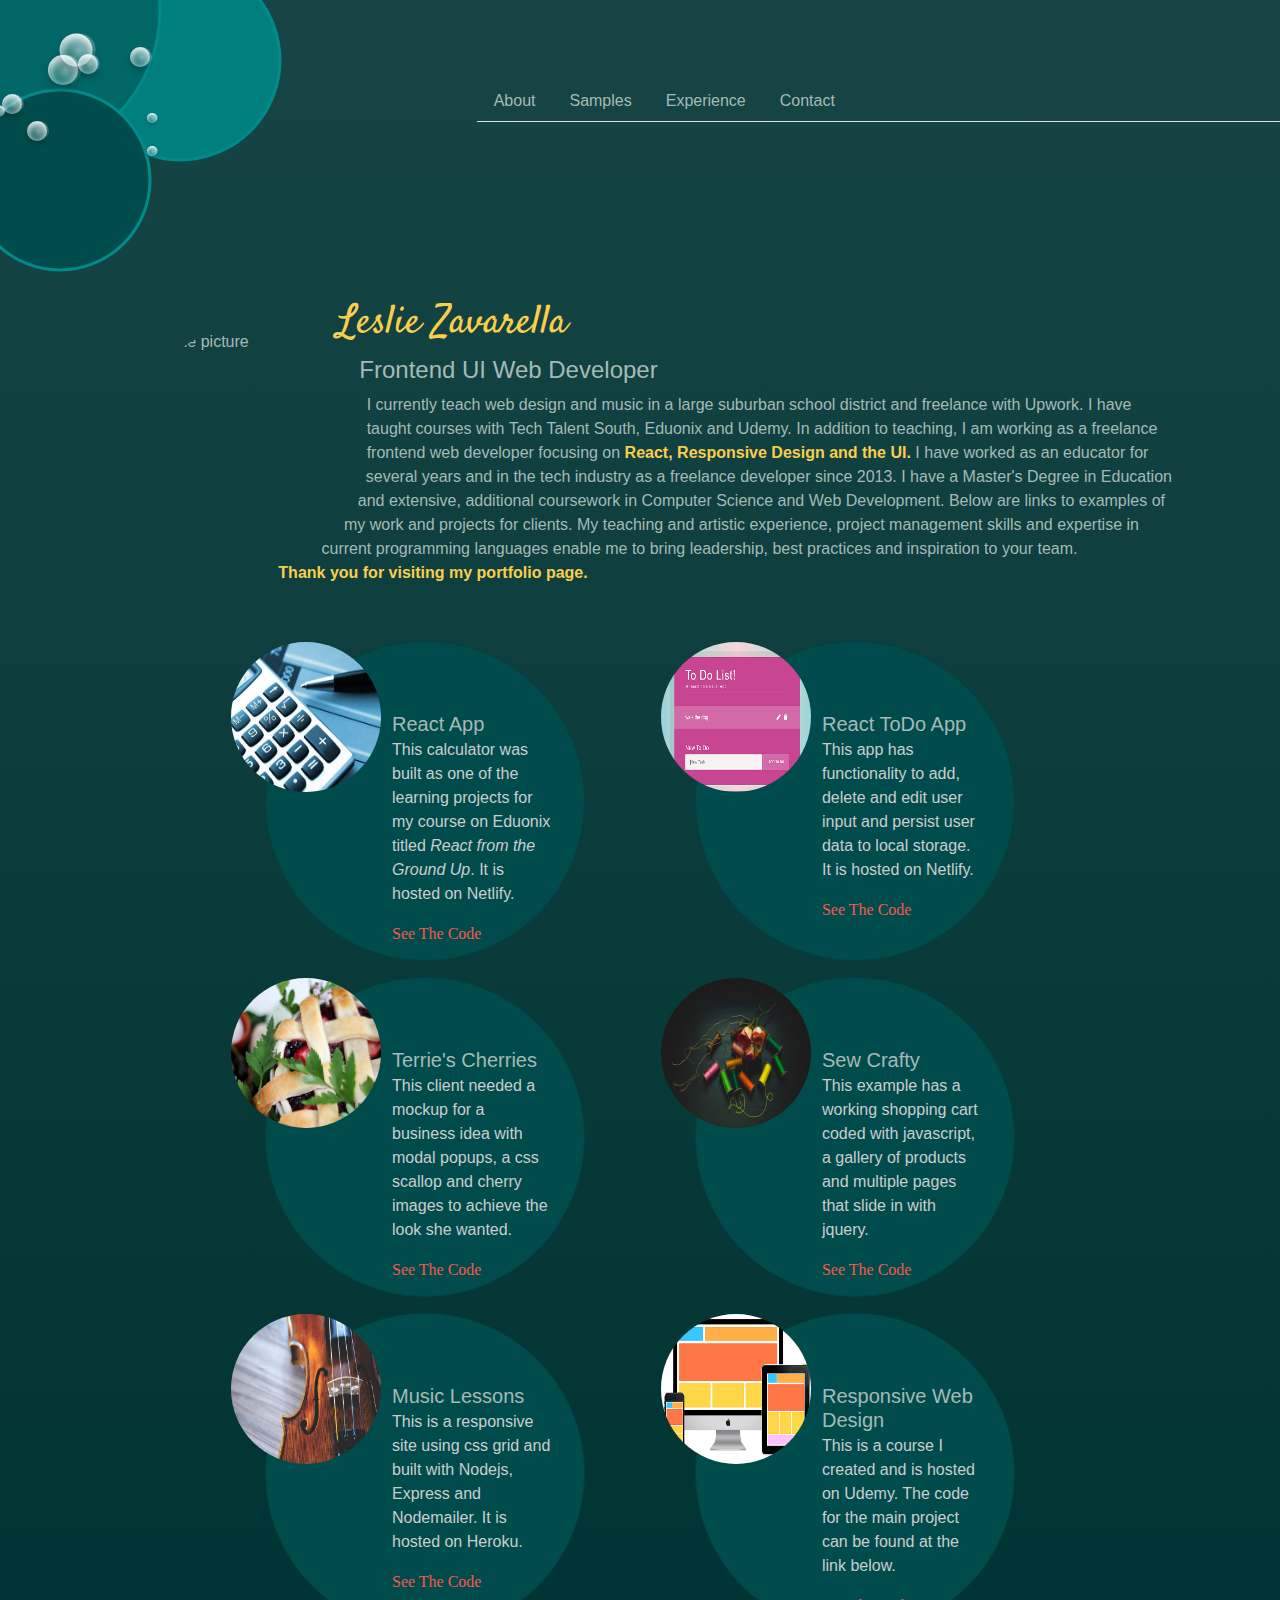
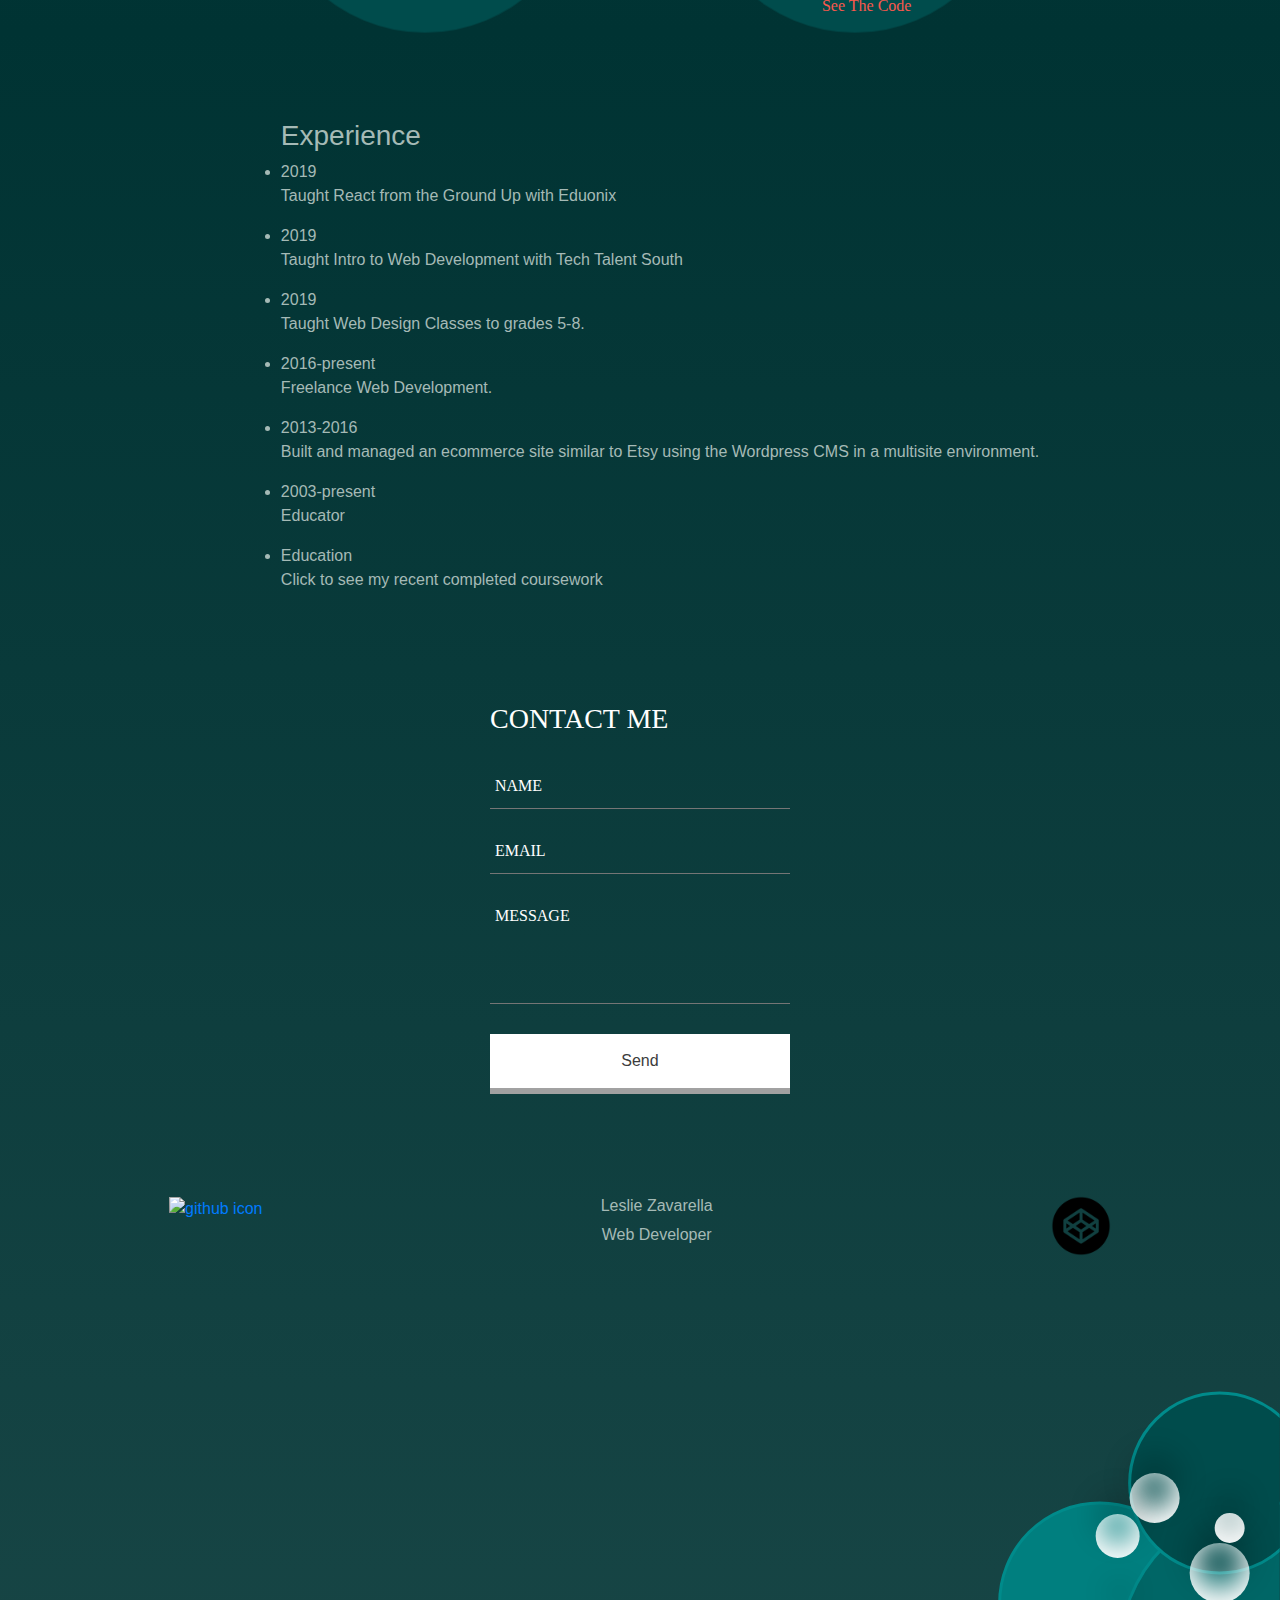
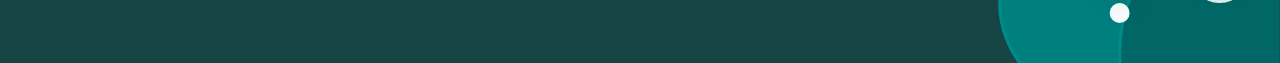
==== index.html @ 20678916 "changed about" ====
<!DOCTYPE html>
<html lang="en">
<head>
    <meta charset="UTF-8">
    <meta name="viewport" content="width=device-width, initial-scale=1.0">
    <meta http-equiv="X-UA-Compatible" content="ie=edge">
    <title>Portfolio</title>
    <link rel="stylesheet" href="style.css">
    <link rel="stylesheet" href="https://stackpath.bootstrapcdn.com/bootstrap/4.3.1/css/bootstrap.min.css" integrity="sha384-ggOyR0iXCbMQv3Xipma34MD+dH/1fQ784/j6cY/iJTQUOhcWr7x9JvoRxT2MZw1T" crossorigin="anonymous">
    <link href="https://fonts.googleapis.com/css?family=Lora|Satisfy" rel="stylesheet">
    <link rel="stylesheet" href="https://use.fontawesome.com/releases/v5.7.2/css/all.css" integrity="sha384-fnmOCqbTlWIlj8LyTjo7mOUStjsKC4pOpQbqyi7RrhN7udi9RwhKkMHpvLbHG9Sr" crossorigin="anonymous">
    <meta name="viewport" content="width=device-width, initial-scale=1">
</head>
<body>
    <div class="wrapper">
        <div class="box a"> <svg id="circles" height="300" width="300">
        <g>
        <circle cx="180" cy="60" r="100" stroke="#008B8B" stroke-width="3" fill="#007F7F" />
        <circle cx="10" cy="10" r="150" stroke="#008B8B" stroke-width="3" fill="#006666" />
      
           <circle cx="60" cy="180" r="90" stroke="#008B8B" stroke-width="3" fill="#004C4C" />
      </g>
      </svg>
        </div>
        <div class="box b">
          <ul class="nav nav-tabs">
            <li class="nav-item">
              <a class="nav-link" href="#about">About</a>
            </li>
            <li class="nav-item">
              <a class="nav-link" href="#samples">Samples</a>
            </li>
            <li class="nav-item">
              <a class="nav-link" href="#experience">Experience</a>
            </li>
            <li class="nav-item">
              <a class="nav-link" href="#contact">Contact</a>
            </li>
          </ul>
        </div>
        
        <div class="box c" id="about"><img src="https://s3-us-west-2.amazonaws.com/s.cdpn.io/1891105/profile%20picture2.svg" width="200px" height="210" alt="profile picture" id="proPic"><h1>Leslie Zavarella</h1><h4>Frontend UI Web Developer</h4><p>I currently teach web design and music in a large suburban school district and freelance with Upwork. I have taught courses with Tech Talent South, Eduonix and Udemy. In addition to teaching, I am working as a freelance frontend web developer focusing on <span style="color: #f9ce4d; font-weight: bold; ">React, Responsive Design and the UI.</span> I have worked as an educator for several years and in the tech industry as a freelance developer since 2013. I have a Master's Degree in Education and extensive, additional coursework in Computer Science and Web Development. Below are links to examples of my work and projects for clients. My teaching and artistic experience, project management skills and expertise in current programming languages enable me to bring leadership, best practices and inspiration to your team.<br><span style="color: #f9ce4d; font-weight: bold; "> Thank you for visiting my portfolio page.</span></p>
        </div>
        
         <div class="box d" id="samples">  
           
            <div class="card mb-3" style="min-width: 320px; min-height: 320px; border-radius: 50%; background-color:#004C4C;">
                <div class="row no-gutters">
                  <div class="col-md-4">
                    <a href="https://goofy-hypatia-fa4d39.netlify.com"><img src="images/calc.jpg" class="card-img" alt="Calculator" style="border-radius: 50%; height: 150px; width: 150px"></a>                      </div>
                  <div class="col-md-8">
                    <div class="card-body">
                      <h5 class="card-title">React App</h5>
                      <p class="card-text">This calculator was built as one of the learning projects for my course on Eduonix titled <i>React from the Ground Up</i>. It is hosted on Netlify.</p><a href="https://github.com/lazavazav/React-Calculator-App" class="code">See The Code</a>                      
                    </div>
                  </div>
                </div>
              </div>

              <div class="card mb-3" style="min-width: 320px; min-height: 320px; border-radius: 50%; background-color:#004C4C;">
                <div class="row no-gutters">
                  <div class="col-md-4">
                    <a href="https://practical-meninsky-881e91.netlify.app/"><img src="images/todo.PNG" class="card-img" alt="Calculator" style="border-radius: 50%; height: 150px; width: 150px"></a>                      </div>
                  <div class="col-md-8">
                    <div class="card-body">
                      <h5 class="card-title">React ToDo App</h5>
                      <p class="card-text">This app has functionality to add, delete and edit user input and persist user data to local storage. It is hosted on Netlify.</p><a href="https://github.com/lazavazav/to-do" class="code">See The Code</a>                      
                    </div>
                  </div>
                </div>
              </div>


                  <div class="card mb-3" style="min-width: 320px; min-height: 320px; border-radius: 50%; background-color:#004C4C;">
                    <div class="row no-gutters">
                      <div class="col-md-4">
                        <a href="https://codepen.io/lazav/live/moqeML"><img src="images/cherrypie.jpg" class="card-img" alt="Cherry Pie" style="border-radius: 50%; height: 150px; width: 150px"></a>
                      </div>
                      <div class="col-md-8">
                        <div class="card-body">
                          <h5 class="card-title">Terrie's Cherries</h5>
                          <p class="card-text">This client needed a mockup for a business idea with modal popups, a css scallop and cherry images to achieve the look she wanted.</p><a href="https://github.com/lazavazav/Cherry-Site" class="code">See The Code</a>         
                        </div>
                      </div>
                    </div>
                  </div>

                  <div class="card mb-3" style="min-width: 320px; min-height: 320px; border-radius: 50%; background-color:#004C4C;">
                    <div class="row no-gutters">
                      <div class="col-md-4">
                        <a href= "https://codepen.io/lazav/live/EpZRPK"><img src="images/sewing.jpg" class="card-img" alt="Sewing" style="border-radius: 50%; height: 150px; width: 150px"></a>
                      </div>
                      <div class="col-md-8">
                        <div class="card-body">
                          <h5 class="card-title">Sew Crafty</h5>
                          <p class="card-text">This example has a working shopping cart coded with javascript, a gallery of products and multiple pages that slide in with jquery.</p><a href="https://github.com/lazavazav/sew-crafty-v2" class="code">See The Code</a>           
                        </div>
                      </div>
                    </div>
                  </div>

                 
                  <div class="card mb-3" style="min-width: 320px; min-height: 320px; border-radius: 50%; background-color:#004C4C;">
                    <div class="row no-gutters">
                      <div class="col-md-4">
                        <a href="http://leslieslessons.com"><img src="images/violin.jpg" class="card-img" alt="Violin" style="border-radius: 50%; height: 150px; width: 150px"></a>                      </div>
                      <div class="col-md-8">
                        <div class="card-body">
                          <h5 class="card-title">Music Lessons</h5>
                          <p class="card-text">This is a responsive site using css grid and built with Nodejs, Express and Nodemailer. It is hosted on Heroku.</p><a href="https://github.com/lazavazav/Music-Instructor" class="code">See The Code</a>                     
                        </div>
                      </div>
                    </div>
                  </div>

                  <div class="card mb-3" style="min-width: 320px; min-height: 320px; border-radius: 50%; background-color:#004C4C;">
                    <div class="row no-gutters">
                      <div class="col-md-4">
                        <a href="https://www.udemy.com/course/responsive-web-design-for-beginners/?referralCode=8D8C79F2EC0CC4880195"><img src="images/responsive.png" class="card-img" alt="Violin" style="border-radius: 50%; height: 150px; width: 150px"></a>                      </div>
                      <div class="col-md-8">
                        <div class="card-body">
                          <h5 class="card-title">Responsive Web Design</h5>
                          <p class="card-text">This is a course I created and is hosted on Udemy. The code for the main project can be found at the link below.</p><a href="https://github.com/lazavazav/udemy-portfolio" class="code">See The Code</a>                     
                        </div>
                      </div>
                    </div>
                  </div>

                </div>
        
            <div class="box e" id="experience">
             <ul class="fa-ul"><h3>Experience</h3>
              <li><span class="fa-li"><i class="fas fa-circle" style="color:#f9ce4d"></i></span>2019</li><p>Taught React from the Ground Up with Eduonix</p>
              <li><span class="fa-li"><i class="fas fa-circle" style="color:#f9ce4d"></i></span>2019</li><p>Taught Intro to Web Development with Tech Talent South</p>
            <li><span class="fa-li"><i class="fas fa-circle" style="color:#f9ce4d"></i></span>2019</li><p>Taught Web Design Classes to grades 5-8.</p>
            <li><span class="fa-li"><i class="fas fa-circle" style="color:#f9ce4d"></i></span>2016-present</li><p>Freelance Web Development.</p>
            <li><span class="fa-li"><i class="fas fa-circle" style="color:#f9ce4d"></i></span>2013-2016</li><p>Built and managed an ecommerce site similar to Etsy using the Wordpress CMS in a multisite environment.</p>
            <li><span class="fa-li"><i class="fas fa-circle" style="color:#f9ce4d"></i></span>2003-present</li><p>Educator</p>
            <li><span id="educ" class="fa-li"><i class="fas fa-circle" style="color:#f9584d"></i></span>Education</li><p>Click to see my recent completed coursework</p>
            </ul>  
            
              <div id="coursesModal" class="modal">
              <div class="course-content">
               <span class="closeBtn">&times;</span>
             <ul class="courselist">Completed Coursework
              <li class="courses">Javascript Algorithms and Data Structures</li>
               <li class="courses">Advanced Responsive Web Design</li>
               <li class="courses">CSS Grid and Flexbox for Responsive Design</li>
               <li class="courses">Design for Developers</li>
               <li class="courses">Modern Javascript</li>
               <li class="courses">CSS in-Depth</li>
               <li class="courses">Intro to React</li>
               <li class="courses">Full Stack for Front-Ends Part 1 and 2</li>
               <li class="courses">The Complete Node JS Course</li>
               <li class="courses">Frontend Master's Course on JavaScript Programming</li>
               <li class="courses">Frontend Master's Complete Intro to Web Development</li>
               <li class="courses">Interactivity with Javascript</li>
               <li class="courses">Frontend Master's Course on Visual Studio Code</li>
               <li class="courses">Javascript, JQuery and Json</li>
               <li class="courses">Frontend Foundations</li>
               <li class="courses">Computing in Python: fundamentals and procedural programming</li>
               <li class="courses">Building Web Applications in PHP</li>
               <li class="courses">A Smarter Way to learn Javascript</li>
             </ul>
            </div>
            </div>
           

            </div>

           

        
        <div class="box f" id="contact">      
        <div class="margin">
        <h3>Contact Me</h3>
        <form name="contact" method="POST" netlify-honeypot="bot-field" data-netlify="true" action="/success.html">
          <p class="hidden">
              <label>Don’t fill this out if you're human: <input name="bot-field" /></label>
            </p>
        <div class="inputGroup">      
          <input type="text" name="name" required />
          <span class="inputBar"></span>
          <label>Name</label>
        </div>
      
        <div class="inputGroup">      
          <input type="text" name="email" required />
          <span class="inputBar"></span>
          <label>Email</label>
        </div>
      
        <div class="inputGroup">      
          <textarea type="textarea" name="message" required></textarea>
          <span class="inputBar"></span>
          <label>Message</label>
        </div>
        <div data-netlify-recaptcha="true" class="captcha"></div>
        <button>Send</button>
        </form>
      </div>
       </div>
        
         <div class="box g">
         
          <div class="github"><a href= "https://github.com/lazavazav"> 
          <img src= "https://s3-us-west-2.amazonaws.com/s.cdpn.io/1891105/GitHub-Mark-64px.png" height= "60px" width= "60px" alt="github icon"></a></div> 
            
            <div class"footinfo"><h6>Leslie Zavarella</h6><p>Web Developer</p></div>
         
                   <div class="codepen"><a href="https://codepen.io/lazav"> <img src="/images/codepen logo.png" height= "60px" width= "60px" alt="codepen icon">
               </a></div>
            
          </div>
        
        <div class="box h"><svg id="circles" height="300" width="300">
        <g>
        <circle cx="180" cy="60" r="100" stroke="#008B8B" stroke-width="3" fill="#007F7F" />
        <circle cx="10" cy="10" r="150" stroke="#008B8B" stroke-width="3" fill="#006666" />
      
           <circle cx="60" cy="180" r="90" stroke="#008B8B" stroke-width="3" fill="#004C4C" />
      </g>
      </svg>

         <!-- popping bubbles in box h -->
         <div id="popwrap">
          <div class="pop z1"></div>
          <div class="pop z2"></div>
          <div class="pop z3"></div>
          <div class="pop z4"></div>
          <div class="pop z5"></div>
      </div>

    </div>
       
      <!-- floating bubbles in box a -->
          <div id="background-wrap">
          <div class="bubble x1"></div>
          <div class="bubble x2"></div>
          <div class="bubble x3"></div>
          <div class="bubble x4"></div>
          <div class="bubble x5"></div>
          <div class="bubble x6"></div>
          <div class="bubble x7"></div>
          <div class="bubble x8"></div>
          <div class="bubble x9"></div>
          <div class="bubble x10"></div>
      </div> 
        
      </div>
      <script src="https://code.jquery.com/jquery-3.3.1.slim.min.js" integrity="sha384-q8i/X+965DzO0rT7abK41JStQIAqVgRVzpbzo5smXKp4YfRvH+8abtTE1Pi6jizo" crossorigin="anonymous"></script>
     <script src="https://cdnjs.cloudflare.com/ajax/libs/popper.js/1.14.7/umd/popper.min.js" integrity="sha384-UO2eT0CpHqdSJQ6hJty5KVphtPhzWj9WO1clHTMGa3JDZwrnQq4sF86dIHNDz0W1" crossorigin="anonymous"></script>
      <script src="https://stackpath.bootstrapcdn.com/bootstrap/4.3.1/js/bootstrap.min.js" integrity="sha384-JjSmVgyd0p3pXB1rRibZUAYoIIy6OrQ6VrjIEaFf/nJGzIxFDsf4x0xIM+B07jRM" crossorigin="anonymous"></script>
      <script src="index.js"></script>
    
  
</body>
</html>
---- style.css ----
@charset "UTF-8";

html {
  box-sizing: border-box;
  scroll-behavior: smooth;
  }
  
*, *:before, *:after {
  box-sizing: inherit;
  }

body {
  background-color: #142B32;
  font-family: 'Lora', serif;
  }


.wrapper {
	display: grid;
	grid-template-columns: repeat(12, 1fr);
	grid-template-rows: repeat(7, auto);   
  background-image: linear-gradient(#174545, #003333, #174545);	
	}

.box {
  color: #A5BAB6;
  border-radius: 5px;
  z-index: 10;
  }

.nav {
  margin-top: 80px;
  display: block;
  width: 100px;
  margin-left: 50px;
}
.nav-link {
  color: #A5BAB6;
 }

.nav-link a {
  color: #174545;
}

.a {
  grid-column: 1 / 4;
  grid-row: 1;
  z-index: 20;   
  }

.b {
  grid-column: 5 / -1 ;
  grid-row: 1 ;
  font-size: 100%;  
  z-index: 40;
  }

.c {
  grid-column: 2 / 12 ;
  grid-row: 2;  
  }

.c h1 {
  color: #f9ce4d;
  font-family: 'Satisfy', cursive;
  }

.d {
  display: flex;
  justify-content: space-around;
  flex-wrap: wrap;
  grid-column: 1 / -1;
  grid-row: 3;  
  margin: 30px 200px;
  padding: 10px;
  }

.e {
  display: flex;
  justify-content: center;
  grid-column: 1 / -1;
  grid-row: 4;
  margin: 30px;
  }

.f {
  display: flex;
  flex-wrap: wrap;
  justify-content: center;
  grid-column: 1 / -1;
  grid-row: 5; 
  padding: 3em;
  }
    
.g {
  display: flex;
  justify-content: space-around;
  grid-column: 1 / -1;
  grid-row: 6;
  text-align: center;
  margin-top: 60px;
  }

.h {
  transform: rotate(180deg);
  grid-column: 9 / 13;
  grid-row: 7;
  z-index: 20;   
  }

  #proPic {
    border-radius: 50%;
  }

.card-img {
  margin-left: -35px;
}

.card-img:hover {
  border: 3px solid #008B8B;
}

.card-title {
  margin-top: -80px;
  margin-left: 100px;
}

.card-text {
  margin-top: 30px;
  color:#ccc;
}

.code {
  margin-left: 30px;
  font-family: Trebuchet MS;
  color: #f9584d;
}

.code:hover {
  font-family: Trebuchet MS;
  color: #A5BAB6;
  text-transform: uppercase;
  text-decoration: none;
}

.hidden {
  display: none;
}

.captcha {
  margin-bottom: 10px; 
}

 
/* container for floating bubbles that overlay in box a */
#background-wrap {
  grid-column: 1 / 4;
  grid-row: 1; 
  bottom: 25%;
	left: 0;
  position: absolute;
	right: 0;
	top: 0;
	z-index: 30;
}

/*popping bubbles that overlay in box h */
#popwrap {
  grid-column: 9 / 13;
  grid-row: 7;
  margin-top: -50px;
  height: 150px;
  width: 200px;
  z-index: 30;
}

/* styling for form */
.margin h3 {
  padding: 0 0 30px 0;
  display: block;
  font-family: Trebuchet MS;
  color: white;
  text-transform: uppercase;
}



*:focus {
  outline: none;
}

.inputGroup {
  position: relative;
  margin-bottom: 30px;
}

.inputGroup label {
  position: absolute;
  top: 0;
  left: 5px;
  pointer-events: none;
  transition: all 0.3s ease;
  font-size: 16px;
  font-family: Trebuchet MS;
  color: white;
  font-weight: 500;
  text-transform: uppercase;
}

.inputGroup input,
.inputGroup textarea {
  display: block;
  width: 300px;
  border: none;
  border-bottom: 1px solid #757575;
  left: 25px;
  padding: 5px;
  font-family: Trebuchet MS;
  background: none;
  color: #ccc;
}

.inputGroup input:focus ~ label,
.inputGroup input:valid ~ label,
.inputGroup textarea:focus ~ label,
.inputGroup textarea:valid ~ label {
  top: -20px;
  transition: all 0.3s ease;
  font-size: 13px;
}

.inputGroup input:focus ~ .inputBar:before,
.inputGroup input:focus ~ .inputBar:after,
.inputGroup textarea:focus ~ .inputBar:before,
.inputGroup textarea:focus ~ .inputBar:after {
  width: 50%;
}

.inputGroup textarea {
  height: 100px;
  width: 300px;
  overflow: auto;
  resize: none;
}

.inputGroup .inputBar {
  position: relative;
  display: block;
  width: 300px;
}

.inputGroup .inputBar:before,
.inputGroup .inputBar:after {
  content: "";
  display: block;
  position: absolute;
  bottom: 0;
  width: 0;
  background: white;
  height: 2px;
  transition: all 0.2s ease;
}

.inputGroup .inputBar:after {
  right: 50%;
}

.inputGroup .inputBar:before {
  left: 50%;
}

button {
  background-color: white;
  border: none;
  padding: 15px 0;
  margin: 0;
  width: 300px;
  color: #3c3c3c;
  text-transform: uppercase;
  font-family: Trebuchet MS;
  font-size: 15px;
  border-radius: 5px;
  box-shadow: 0 6px #a1a1a1;
  position: relative;
  cursor: pointer;
}

button:hover {
  box-shadow: 0 4px #a1a1a1;
  top: 2px;
}

button:active {
  top: 6px;
  box-shadow: 0 0;
  }
  

/* KEYFRAMES for floating bubbles in box a */

@keyframes animateBubble {
    0% {
        margin-top: -300px;
    }
    30% {
        margin-top: 20px;
  }
      50% {
        margin-top: 80px;
      }
      100% {
        margin-top: -200px;
      }
   }

@keyframes sideWays { 
    0% { 
        margin-left:0px;
    }
    100% { 
        margin-left:30px;
    }
}

/* Animations for floating bubbles */

.x1 {
    -webkit-animation: animateBubble 25s linear infinite, sideWays 2s ease-in-out infinite alternate;
	-moz-animation: animateBubble 25s linear infinite, sideWays 2s ease-in-out infinite alternate;
	animation: animateBubble 25s linear infinite, sideWays 2s ease-in-out infinite alternate;
	
	left: -5%;
	top: 5%;
	
	-webkit-transform: scale(0.1);
	-moz-transform: scale(0.1);
	transform: scale(0.1);
}

.x2 {
    -webkit-animation: animateBubble 20s linear infinite, sideWays 4s ease-in-out infinite alternate;
	-moz-animation: animateBubble 20s linear infinite, sideWays 4s ease-in-out infinite alternate;
	animation: animateBubble 20s linear infinite, sideWays 4s ease-in-out infinite alternate;
	
	left: -3%;
	top: 8%;
	
	-webkit-transform: scale(0.2);
	-moz-transform: scale(0.2);
	transform: scale(0.2);
}

.x3 {
    -webkit-animation: animateBubble 28s linear infinite, sideWays 2s ease-in-out infinite alternate;
	-moz-animation: animateBubble 28s linear infinite, sideWays 2s ease-in-out infinite alternate;
	animation: animateBubble 28s linear infinite, sideWays 2s ease-in-out infinite alternate;
	
	left: 1%;
	top: 3%;
	
	-webkit-transform: scale(0.3);
	-moz-transform: scale(0.3);
	transform: scale(0.3);
}

.x4 {
    -webkit-animation: animateBubble 22s linear infinite, sideWays 3s ease-in-out infinite alternate;
	-moz-animation: animateBubble 22s linear infinite, sideWays 3s ease-in-out infinite alternate;
	animation: animateBubble 22s linear infinite, sideWays 3s ease-in-out infinite alternate;
	
	left: 2%;
	top: 0;
	
	-webkit-transform: scale(0.33);
	-moz-transform: scale(0.33);
	transform: scale(0.33);
}

.x5 {
    -webkit-animation: animateBubble 29s linear infinite, sideWays 4s ease-in-out infinite alternate;
	-moz-animation: animateBubble 29s linear infinite, sideWays 4s ease-in-out infinite alternate;
	animation: animateBubble 29s linear infinite, sideWays 4s ease-in-out infinite alternate;
	
	left: 8%;
	top: 10%;
	
	-webkit-transform: scale(0.1);
	-moz-transform: scale(0.1);
	transform: scale(0.1);
}

.x6 {
    -webkit-animation: animateBubble 21s linear infinite, sideWays 2s ease-in-out infinite alternate;
	-moz-animation: animateBubble 21s linear infinite, sideWays 2s ease-in-out infinite alternate;
	animation: animateBubble 21s linear infinite, sideWays 2s ease-in-out infinite alternate;
	
	left: 7%;
	top: 1%;
	
	-webkit-transform: scale(0.2);
	-moz-transform: scale(0.2);
	transform: scale(0.2);
}

.x7 {
    -webkit-animation: animateBubble 20s linear infinite, sideWays 2s ease-in-out infinite alternate;
	-moz-animation: animateBubble 20s linear infinite, sideWays 2s ease-in-out infinite alternate;
	animation: animateBubble 20s linear infinite, sideWays 2s ease-in-out infinite alternate;
	
	left: 3%;
	top: 2%;
	
	-webkit-transform: scale(0.2);
	-moz-transform: scale(0.2);
	transform: scale(0.2);
}

.x8 {
    -webkit-animation: animateBubble 22s linear infinite, sideWays 3s ease-in-out infinite alternate;
	-moz-animation: animateBubble 22s linear infinite, sideWays 3s ease-in-out infinite alternate;
	animation: animateBubble 22s linear infinite, sideWays 3s ease-in-out infinite alternate;
	
	left: 8%;
	top: 15%;
	
	-webkit-transform: scale(0.1);
	-moz-transform: scale(0.1);
	transform: scale(0.1);
}

.x9 {
    -webkit-animation: animateBubble 29s linear infinite, sideWays 4s ease-in-out infinite alternate;
	-moz-animation: animateBubble 29s linear infinite, sideWays 4s ease-in-out infinite alternate;
	animation: animateBubble 29s linear infinite, sideWays 4s ease-in-out infinite alternate;
	
	left: -1%;
	top: 12%;
	
	-webkit-transform: scale(0.2);
	-moz-transform: scale(0.2);
	transform: scale(0.2);
}

.x10 {
    -webkit-animation: animateBubble 26s linear infinite, sideWays 2s ease-in-out infinite alternate;
	-moz-animation: animateBubble 26s linear infinite, sideWays 2s ease-in-out infinite alternate;
	animation: animateBubble 26s linear infinite, sideWays 2s ease-in-out infinite alternate;
	
	left: -4%;
	top: 9%;
  
	
	-webkit-transform: scale(0.11);
	-moz-transform: scale(0.11);
	transform: scale(0.11);
}

/* OBJECTS */

.bubble {
    -webkit-border-radius: 50%;
	-moz-border-radius: 50%;
	border-radius: 50%;
	
    -webkit-box-shadow: 0 20px 30px rgba(0, 0, 0, 0.2), inset 0px 10px 30px 5px rgba(255, 255, 255, 1);
	-moz-box-shadow: 0 20px 30px rgba(0, 0, 0, 0.2), inset 0px 10px 30px 5px rgba(255, 255, 255, 1);
	box-shadow: 0 20px 30px rgba(0, 0, 0, 0.2), inset 0px 10px 30px 5px rgba(255, 255, 255, 1);
	
  height: 100px;
	position: absolute;
	width: 100px;
}

.bubble:after {
    background: -moz-radial-gradient(center, ellipse cover,  rgba(255,255,255,0.5) 0%, rgba(255,255,255,0) 70%); /* FF3.6+ */
    background: -webkit-gradient(radial, center center, 0px, center center, 100%, color-stop(0%,rgba(255,255,255,0.5)), color-stop(70%,rgba(255,255,255,0))); /* Chrome,Safari4+ */
    background: -webkit-radial-gradient(center, ellipse cover,  rgba(255,255,255,0.5) 0%,rgba(255,255,255,0) 70%); /* Chrome10+,Safari5.1+ */
    background: -o-radial-gradient(center, ellipse cover,  rgba(255,255,255,0.5) 0%,rgba(255,255,255,0) 70%); /* Opera 12+ */
    background: -ms-radial-gradient(center, ellipse cover,  rgba(255,255,255,0.5) 0%,rgba(255,255,255,0) 70%); /* IE10+ */
    background: radial-gradient(ellipse at center,  rgba(255,255,255,0.5) 0%,rgba(255,255,255,0) 70%); /* W3C */
    filter: progid:DXImageTransform.Microsoft.gradient( startColorstr='#80ffffff', endColorstr='#00ffffff',GradientType=1 ); /* IE6-9 fallback on horizontal gradient */

	-webkit-border-radius: 50%;
	-moz-border-radius: 50%;
	border-radius: 50%;
	
    -webkit-box-shadow: inset 0 20px 30px rgba(255, 255, 255, 0.3);
	-moz-box-shadow: inset 0 20px 30px rgba(255, 255, 255, 0.3);
	box-shadow: inset 0 20px 30px rgba(255, 255, 255, 0.3);
	
	content: "";
  height: 100px;
	left: 10px;
  position: absolute;
	width: 100px;
}


/* popping bubble animation*/
@keyframes popbubble {
  0% { opacity: 1;}
  50% { transform: translate(10px, 20px);}
  75% { transform: scale(1.5, 1.5);}
  80% { opacity: 0;}
  100% { opacity: 0;}
}
/*bubble styling*/
.pop {
	border-radius: 50%;
	box-shadow: 0 20px 30px rgba(0, 0, 0, 0.2), inset 0px 10px 30px 5px rgba(255, 255, 255, 1);  
}

/*individual bubble sizes and effects*/
.z1 {  
  height: 50px;
	width: 50px;
  position: absolute;
  top: 140px;
  left: 100px;
  animation-name: popbubble;
  animation-duration: 4s;
  animation-iteration-count: infinite;
  animation-timing-function: linear;
  animation-fill-mode: forwards;
}

.z2 {
  height: 60px;
  width: 60px;
  position: absolute;
	left: 30px;
  top: 60px;
  animation: popbubble 3s infinite linear forwards;
}

.z3 {
  height: 20px;
	width: 20px;
  position: absolute;
  left: 150px;
  top: 40px;
  animation: popbubble 5s infinite linear forwards;
}

.z4 {
  height: 30px;
  width: 30px;
  position: absolute;
	left: 35px;
  top: 120px;
  animation: popbubble 2s infinite linear forwards;
}

.z5 {
  height: 44px;
  width: 44px;
  position: absolute;
	left: 140px;
  top: 105px;
  animation: popbubble 6s infinite linear forwards;
}
/*bubbles on success page*/
.z6 { 
  display: none; 
  height: 220px;
	width: 220px;
  position: absolute;
  top: 60px;
  left: 300px;
  animation-name: popbubble;
  animation-duration: 3s;
  animation-iteration-count: 1s;
  animation-timing-function: linear;
  animation-fill-mode: forwards;
}

.z7 {  
  display: none;
  height: 260px;
	width: 260px;
  position: absolute;
  top: 65px;
  left: 520px;
  animation-name: popbubble;
  animation-duration: 3s;
  animation-iteration-count: 1s;
  animation-timing-function: linear;
  animation-fill-mode: forwards;
}

.z8 {  
  display: none;
  height: 300px;
	width: 300px;
  position: absolute;
  top: 70px;
  left: 400px;
  animation-name: popbubble;
  animation-duration: 4s;
  animation-iteration-count: 1s;
  animation-timing-function: linear;
  animation-fill-mode: forwards;
}
/*success message inside bubbles*/
.message {
  color: white;
  text-align: center;
  padding: 25%;
}

.successBtn {
  display: none;
  margin-top: 10px;
  text-align: center;
}

.wrap {
  width: 100%;
  height: 100%;
  background-color: #448a8a;
	}

.modal {
  display: none;
  left: 0;
  top: 0;
  width: 100%;
  height: 100%;
  background-color: rgba(0,0,0,0.5);
}

/*styling for modal*/

.course-content {
  position: relative;
  z-index: 50;
  background-color: #174545;
  margin: 10px auto 10px auto;
  padding: 10px;
  width: 60%;
  box-shadow: 5px 10px #003333;
  color: #e8f2ea;
  font-size: 15px;

}


.closeBtn {
  color: #A5BAB6;
  float: right;
  font-size: 30px;
  padding-top: 40px;
}

.closeBtn:hover,.closeBtn:focus { /*on focus, cursor changes to a pointer*/
  color: #000;
  text-decoration: none;
  cursor: pointer;
}

#educ:hover,#educ:focus {
  color: #000;
  text-decoration: none;
  cursor: pointer;
}


 /* Medium devices (tablets, 768px and up) */
@media (min-width: 768px) { 

 

#proPic {
  float: left;
  border-radius: 50%;
  shape-outside: circle(50%);
  margin: 30px;
}

.nav {
  display: inline-flex;
  margin-top: 80px;
  width: 100%;
}

.card-body {
  height: 200px;
  width: 200px;
  margin-top: 40px;
  
}

.card-title {
  margin-top: 10px;
  margin-left: 0px;
}

.card-text {
  margin-top: -10px;
}

.code {
  margin-left: 0px;
}

 }
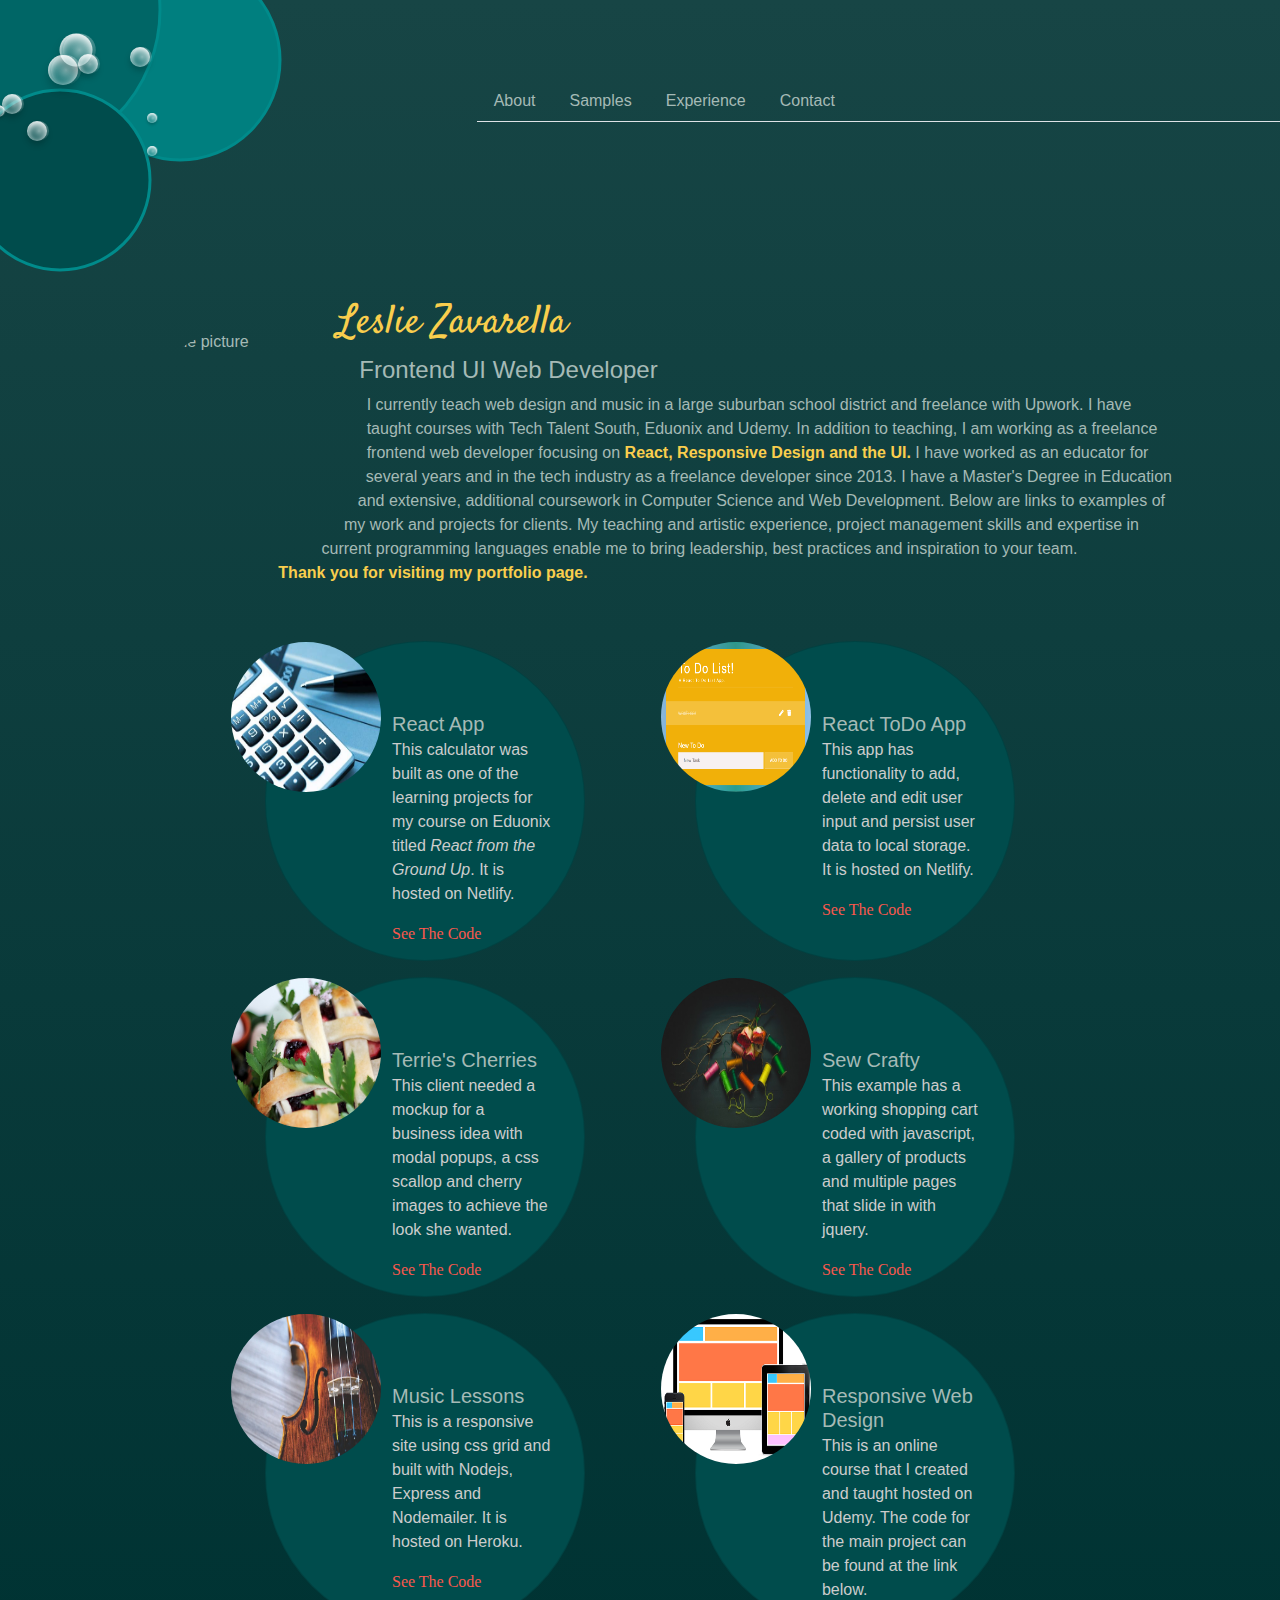
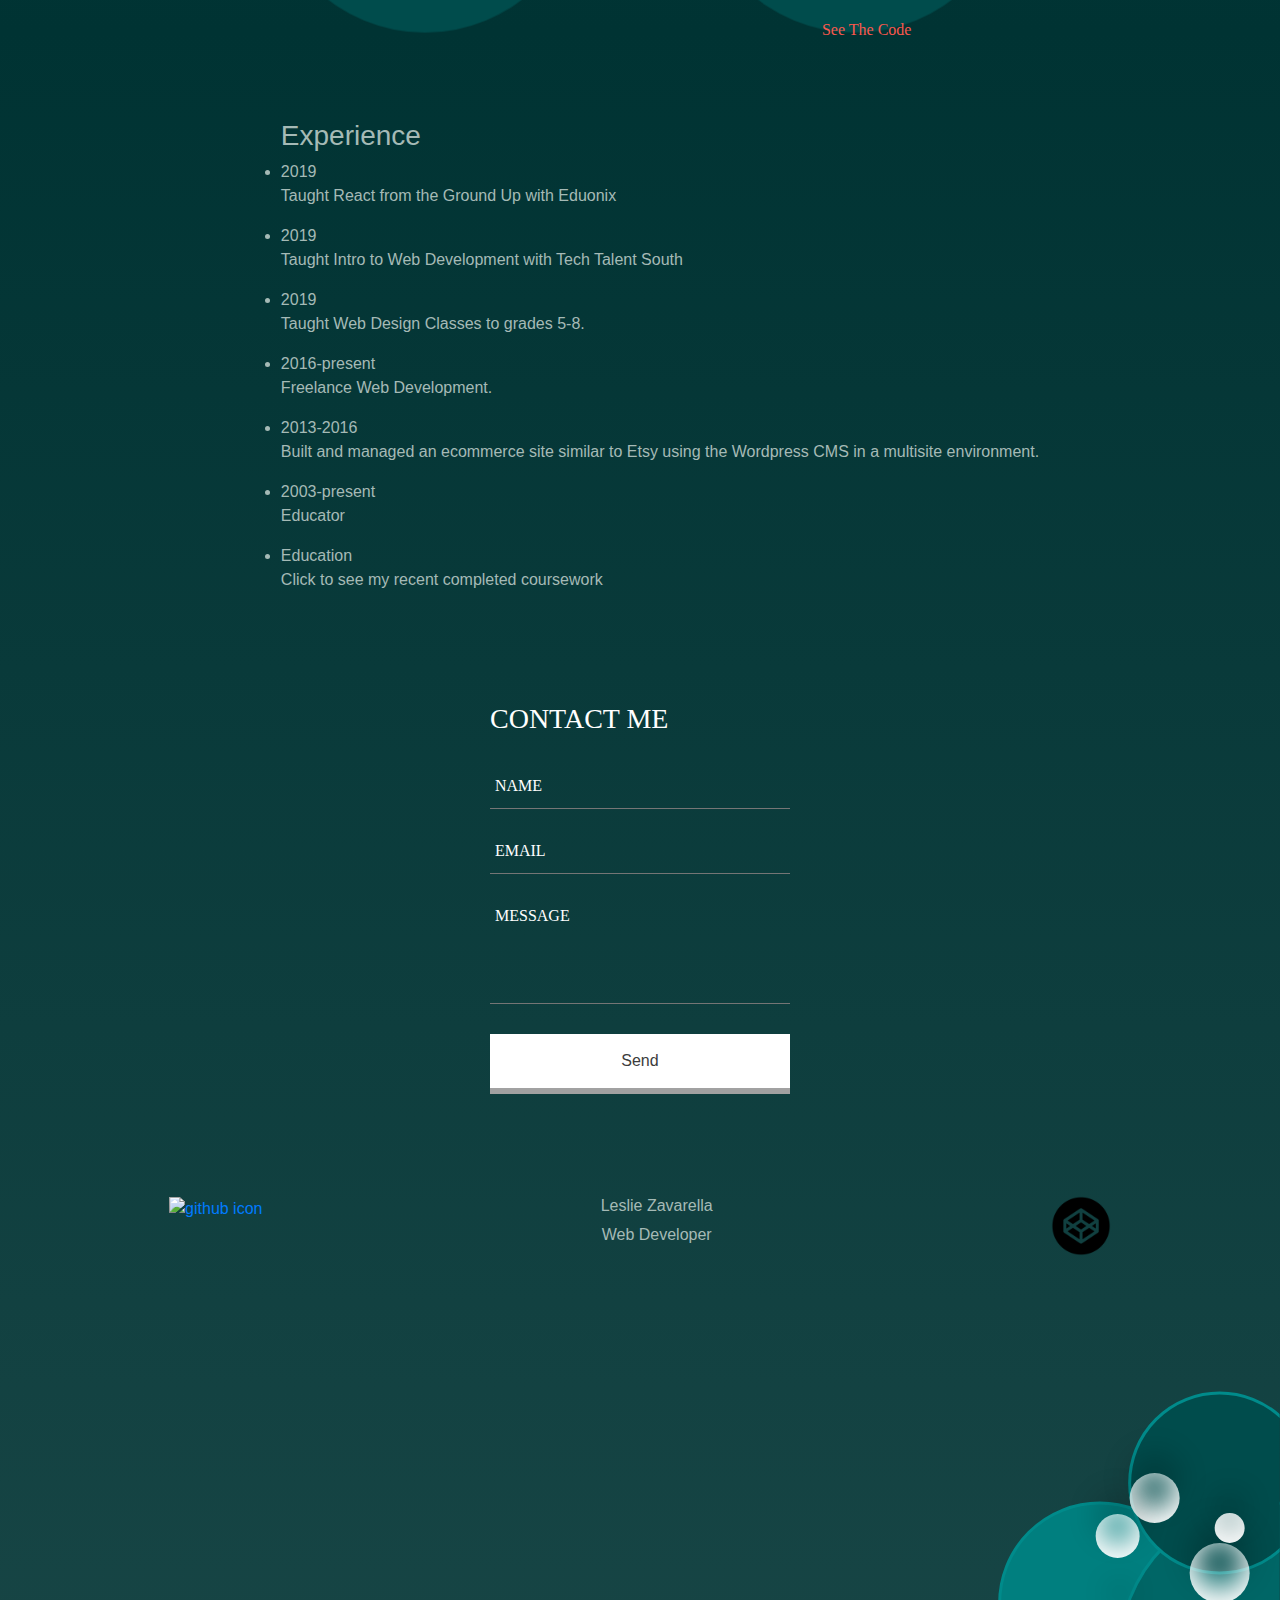
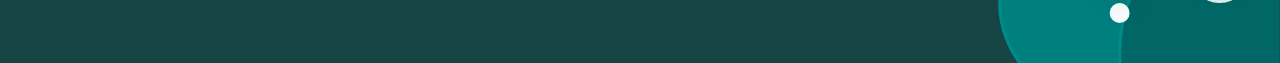
==== commit 48f76bfe: "updated a card" ====
--- a/index.html
+++ b/index.html
@@ -120,7 +120,7 @@
                       <div class="col-md-8">
                         <div class="card-body">
                           <h5 class="card-title">Responsive Web Design</h5>
-                          <p class="card-text">This is a course I created and is hosted on Udemy. The code for the main project can be found at the link below.</p><a href="https://github.com/lazavazav/udemy-portfolio" class="code">See The Code</a>                     
+                          <p class="card-text">This is an online course that I created and taught hosted on Udemy. The code for the main project can be found at the link below.</p><a href="https://github.com/lazavazav/udemy-portfolio" class="code">See The Code</a>                     
                         </div>
                       </div>
                     </div>
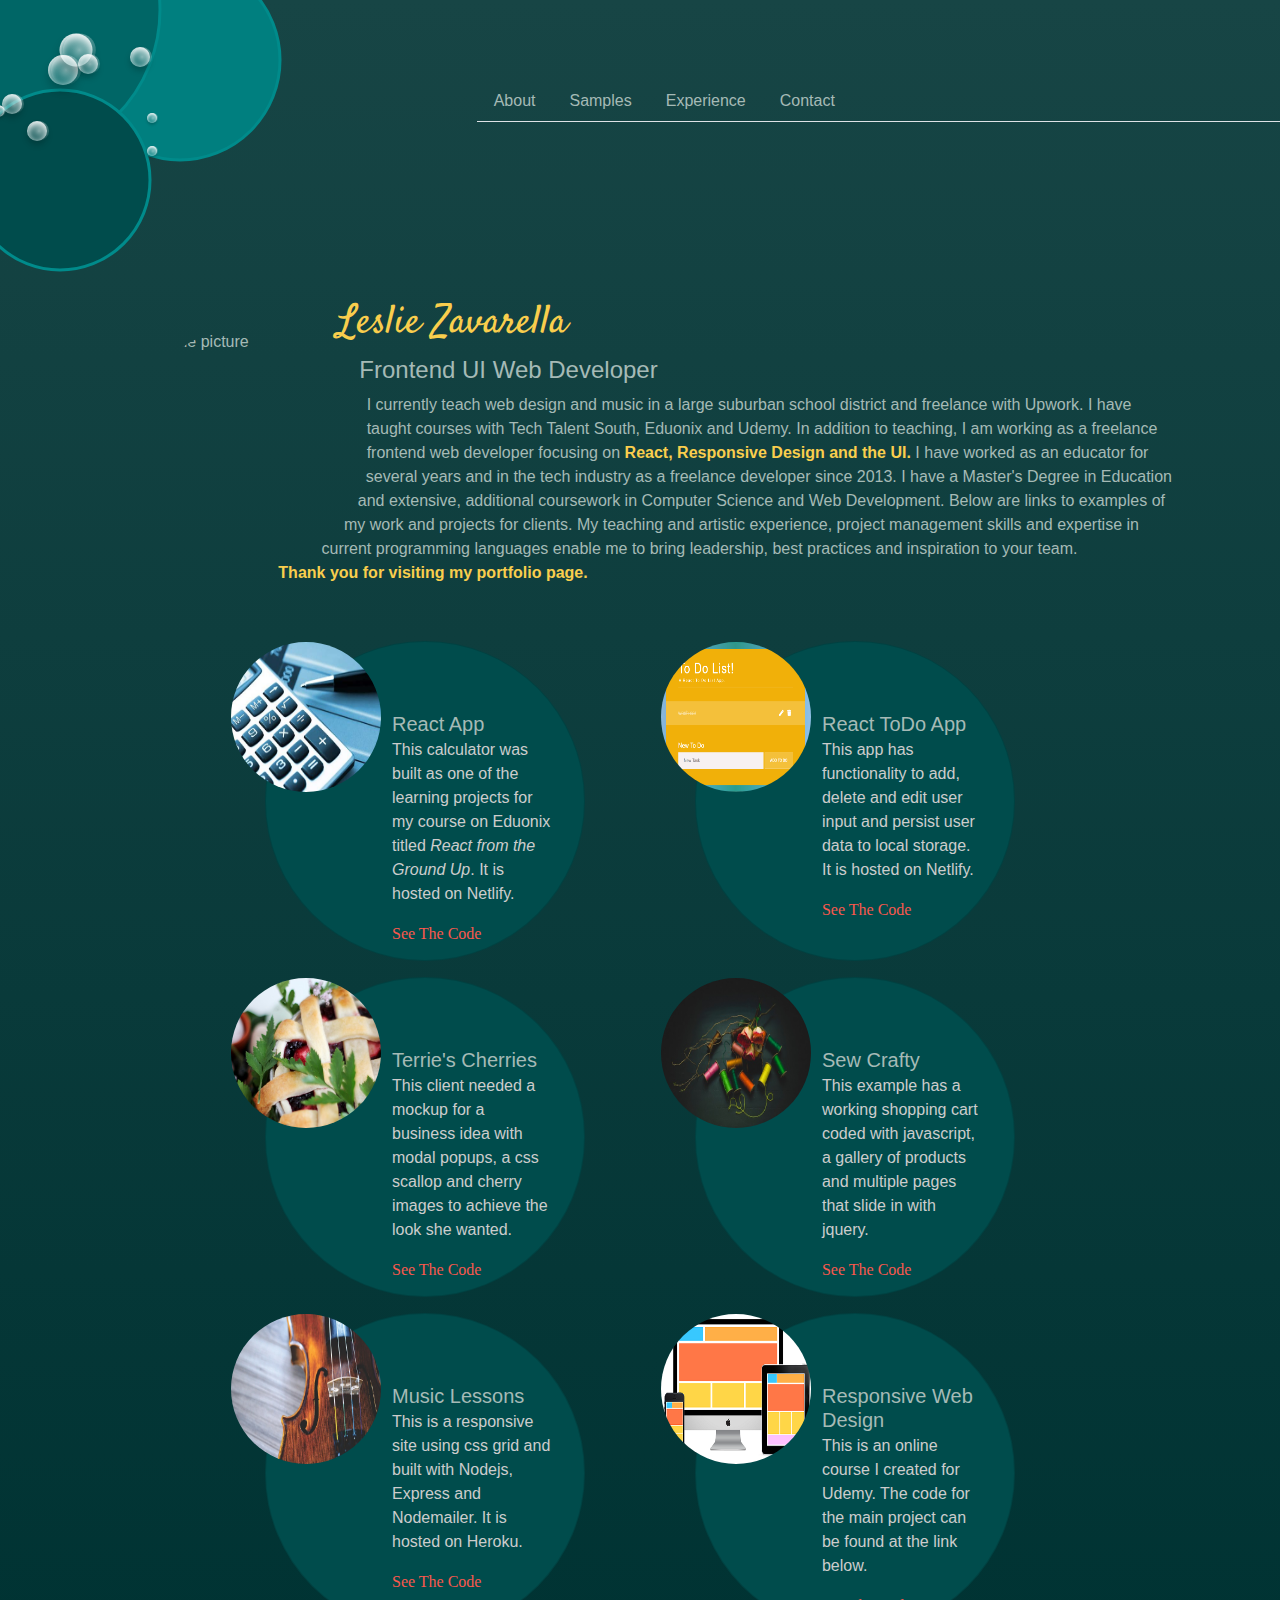
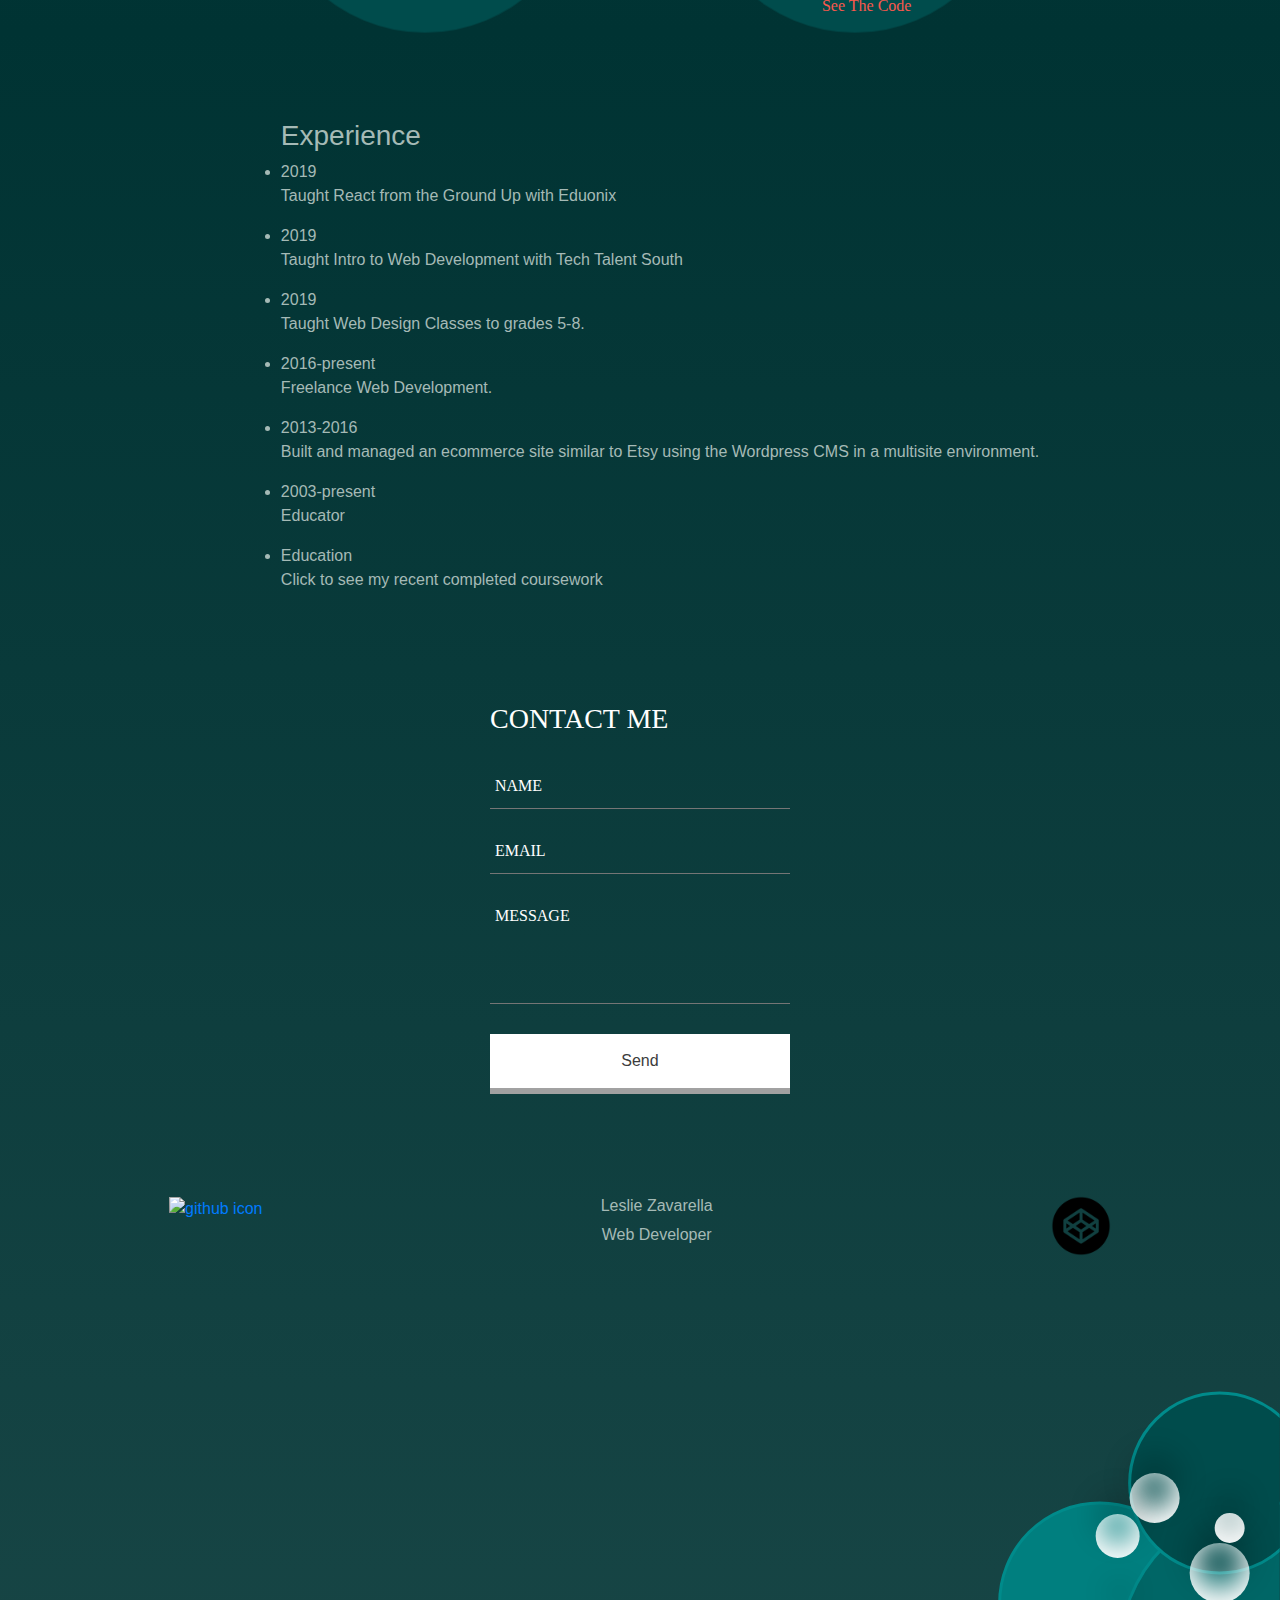
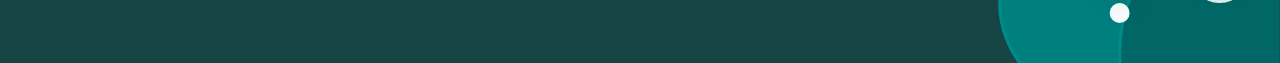
==== commit b45b1def: "updated card" ====
--- a/index.html
+++ b/index.html
@@ -120,7 +120,7 @@
                       <div class="col-md-8">
                         <div class="card-body">
                           <h5 class="card-title">Responsive Web Design</h5>
-                          <p class="card-text">This is an online course that I created and taught hosted on Udemy. The code for the main project can be found at the link below.</p><a href="https://github.com/lazavazav/udemy-portfolio" class="code">See The Code</a>                     
+                          <p class="card-text">This is an online course I created for Udemy. The code for the main project can be found at the link below.</p><a href="https://github.com/lazavazav/udemy-portfolio" class="code">See The Code</a>                     
                         </div>
                       </div>
                     </div>
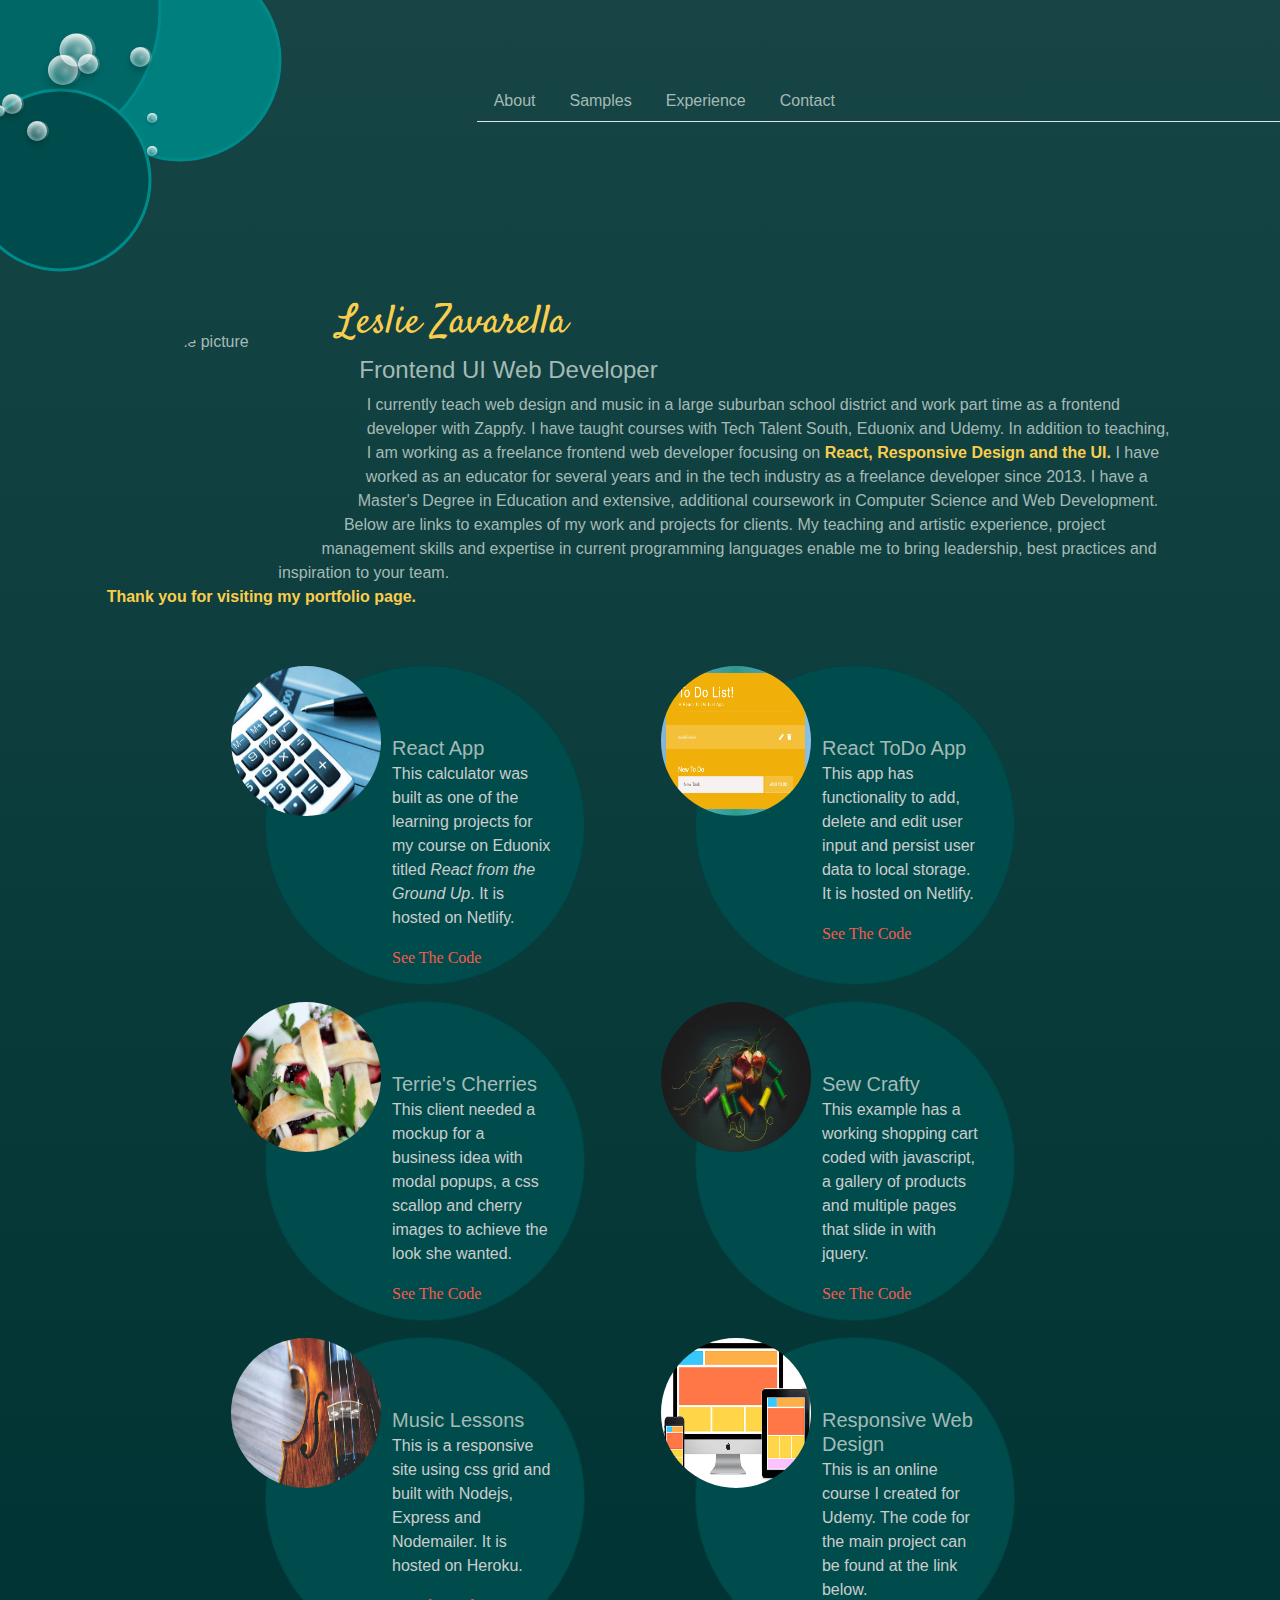
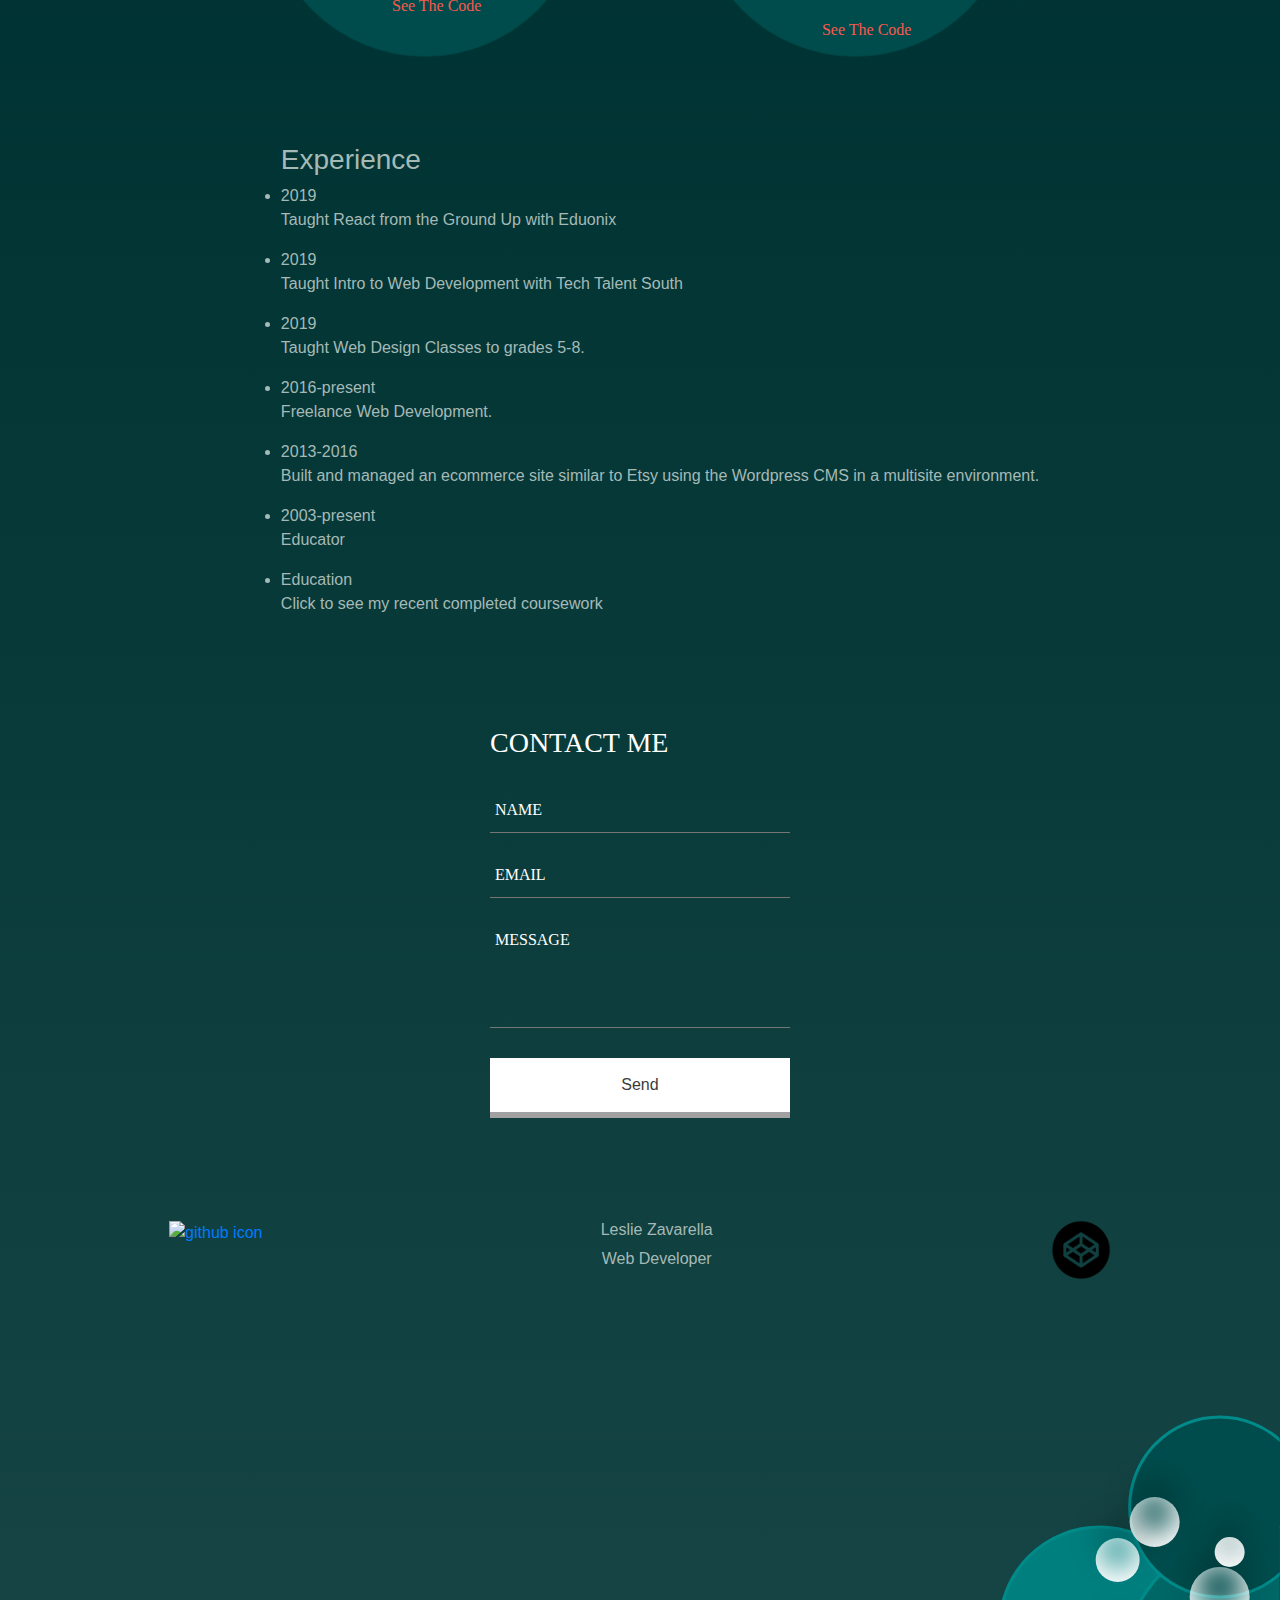
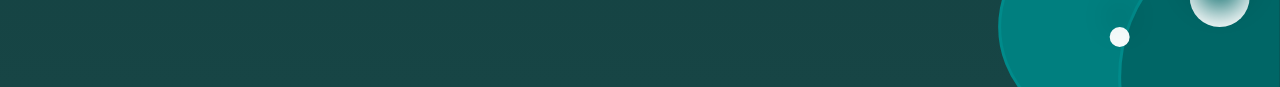
==== commit 970ecbb2: "update about section" ====
--- a/index.html
+++ b/index.html
@@ -39,7 +39,7 @@
           </ul>
         </div>
         
-        <div class="box c" id="about"><img src="https://s3-us-west-2.amazonaws.com/s.cdpn.io/1891105/profile%20picture2.svg" width="200px" height="210" alt="profile picture" id="proPic"><h1>Leslie Zavarella</h1><h4>Frontend UI Web Developer</h4><p>I currently teach web design and music in a large suburban school district and freelance with Upwork. I have taught courses with Tech Talent South, Eduonix and Udemy. In addition to teaching, I am working as a freelance frontend web developer focusing on <span style="color: #f9ce4d; font-weight: bold; ">React, Responsive Design and the UI.</span> I have worked as an educator for several years and in the tech industry as a freelance developer since 2013. I have a Master's Degree in Education and extensive, additional coursework in Computer Science and Web Development. Below are links to examples of my work and projects for clients. My teaching and artistic experience, project management skills and expertise in current programming languages enable me to bring leadership, best practices and inspiration to your team.<br><span style="color: #f9ce4d; font-weight: bold; "> Thank you for visiting my portfolio page.</span></p>
+        <div class="box c" id="about"><img src="https://s3-us-west-2.amazonaws.com/s.cdpn.io/1891105/profile%20picture2.svg" width="200px" height="210" alt="profile picture" id="proPic"><h1>Leslie Zavarella</h1><h4>Frontend UI Web Developer</h4><p>I currently teach web design and music in a large suburban school district and work part time as a frontend developer with Zappfy. I have taught courses with Tech Talent South, Eduonix and Udemy. In addition to teaching, I am working as a freelance frontend web developer focusing on <span style="color: #f9ce4d; font-weight: bold; ">React, Responsive Design and the UI.</span> I have worked as an educator for several years and in the tech industry as a freelance developer since 2013. I have a Master's Degree in Education and extensive, additional coursework in Computer Science and Web Development. Below are links to examples of my work and projects for clients. My teaching and artistic experience, project management skills and expertise in current programming languages enable me to bring leadership, best practices and inspiration to your team.<br><span style="color: #f9ce4d; font-weight: bold; "> Thank you for visiting my portfolio page.</span></p>
         </div>
         
          <div class="box d" id="samples">  
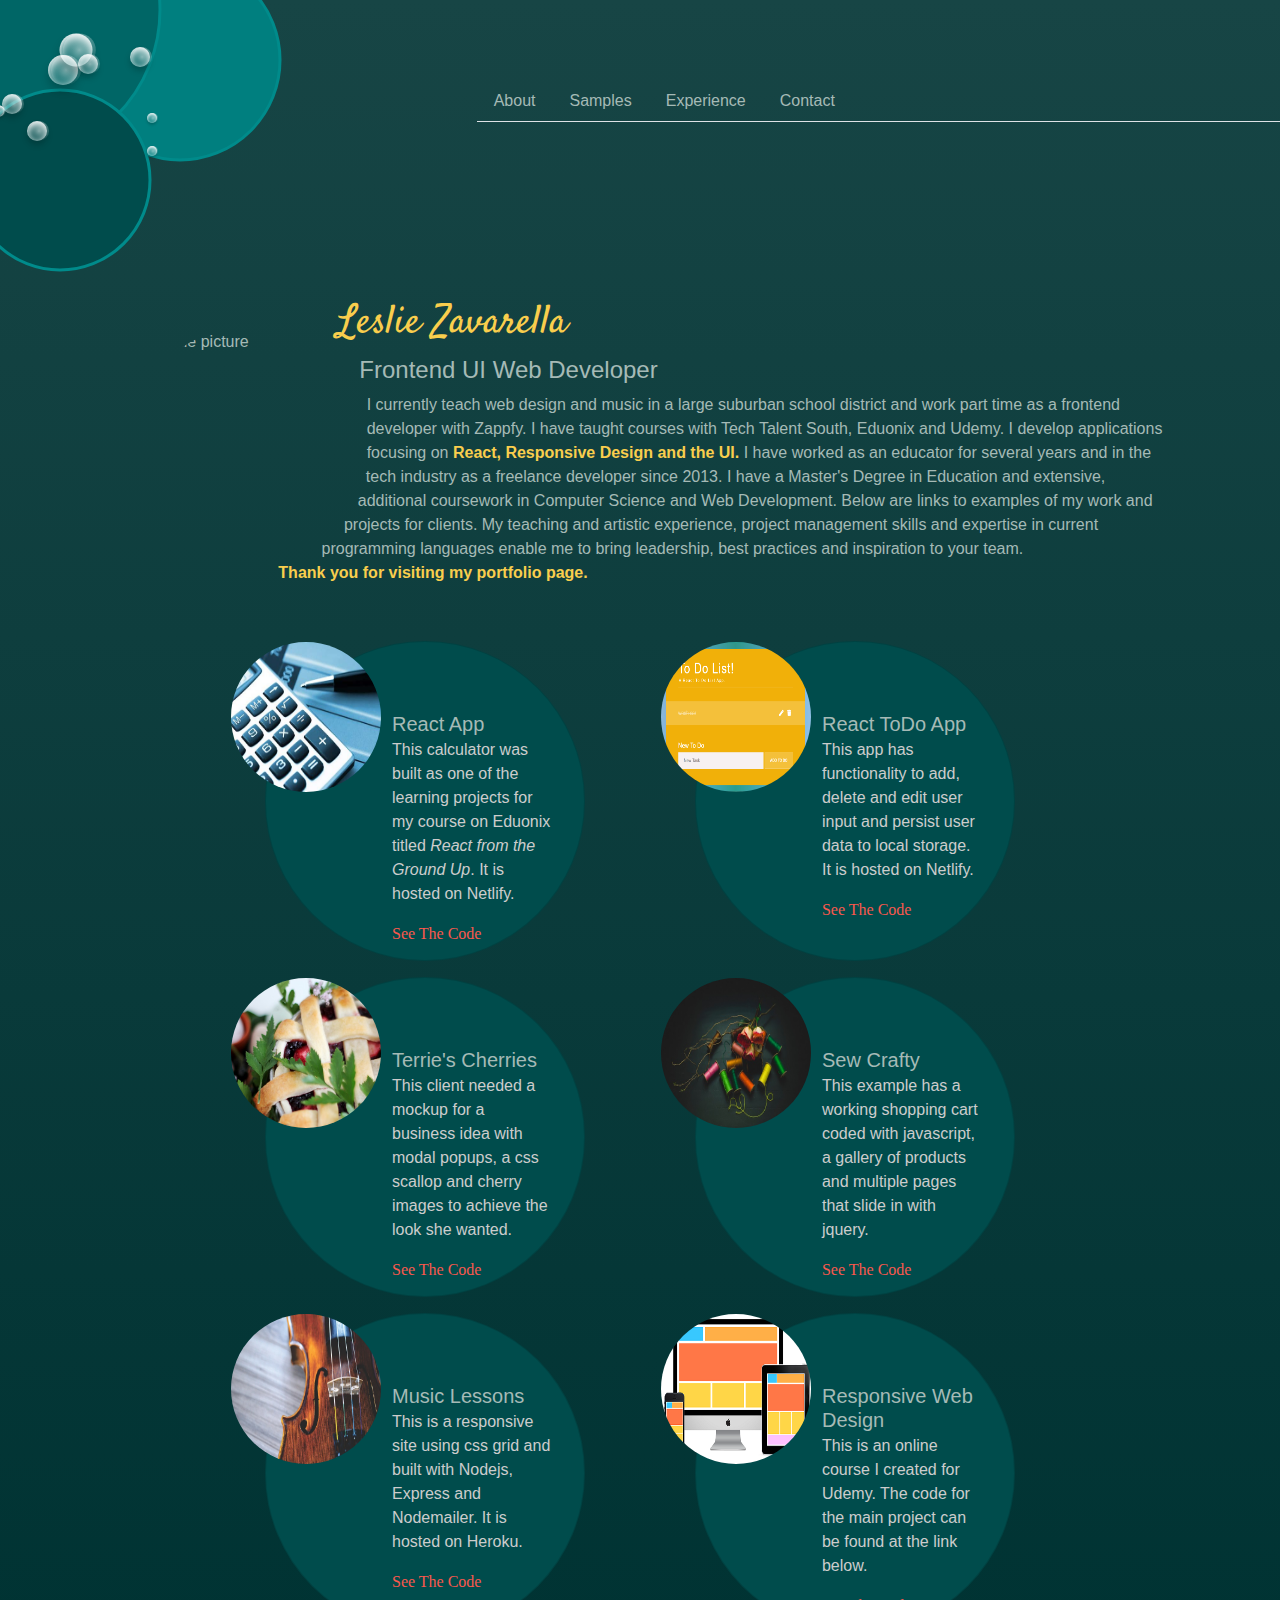
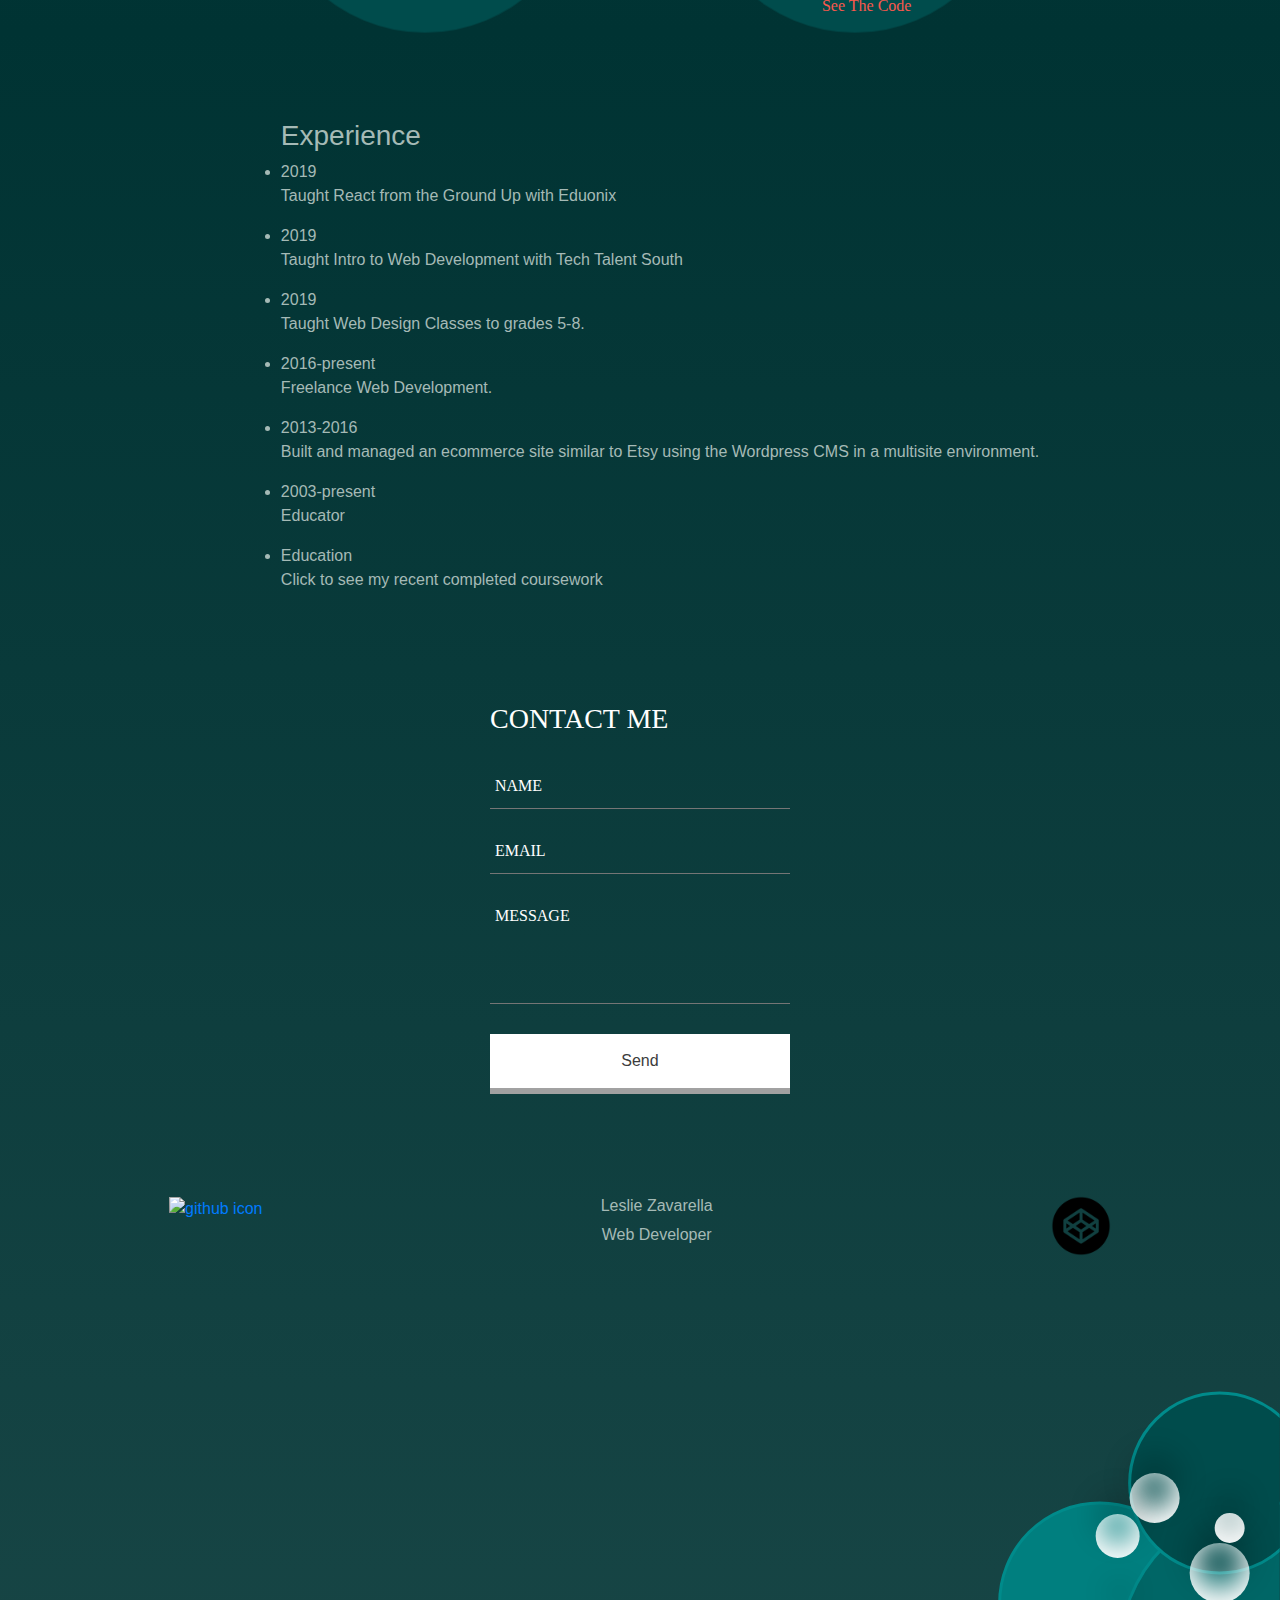
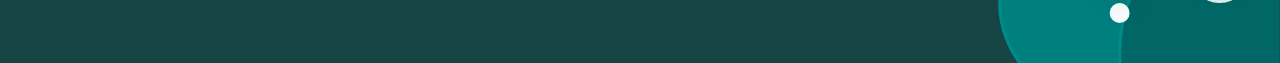
==== commit 01c5fe6c: "edit about section" ====
--- a/index.html
+++ b/index.html
@@ -39,7 +39,7 @@
           </ul>
         </div>
         
-        <div class="box c" id="about"><img src="https://s3-us-west-2.amazonaws.com/s.cdpn.io/1891105/profile%20picture2.svg" width="200px" height="210" alt="profile picture" id="proPic"><h1>Leslie Zavarella</h1><h4>Frontend UI Web Developer</h4><p>I currently teach web design and music in a large suburban school district and work part time as a frontend developer with Zappfy. I have taught courses with Tech Talent South, Eduonix and Udemy. In addition to teaching, I am working as a freelance frontend web developer focusing on <span style="color: #f9ce4d; font-weight: bold; ">React, Responsive Design and the UI.</span> I have worked as an educator for several years and in the tech industry as a freelance developer since 2013. I have a Master's Degree in Education and extensive, additional coursework in Computer Science and Web Development. Below are links to examples of my work and projects for clients. My teaching and artistic experience, project management skills and expertise in current programming languages enable me to bring leadership, best practices and inspiration to your team.<br><span style="color: #f9ce4d; font-weight: bold; "> Thank you for visiting my portfolio page.</span></p>
+        <div class="box c" id="about"><img src="https://s3-us-west-2.amazonaws.com/s.cdpn.io/1891105/profile%20picture2.svg" width="200px" height="210" alt="profile picture" id="proPic"><h1>Leslie Zavarella</h1><h4>Frontend UI Web Developer</h4><p>I currently teach web design and music in a large suburban school district and work part time as a frontend developer with Zappfy. I have taught courses with Tech Talent South, Eduonix and Udemy. I develop applications focusing on <span style="color: #f9ce4d; font-weight: bold; ">React, Responsive Design and the UI.</span> I have worked as an educator for several years and in the tech industry as a freelance developer since 2013. I have a Master's Degree in Education and extensive, additional coursework in Computer Science and Web Development. Below are links to examples of my work and projects for clients. My teaching and artistic experience, project management skills and expertise in current programming languages enable me to bring leadership, best practices and inspiration to your team.<br><span style="color: #f9ce4d; font-weight: bold; "> Thank you for visiting my portfolio page.</span></p>
         </div>
         
          <div class="box d" id="samples">  
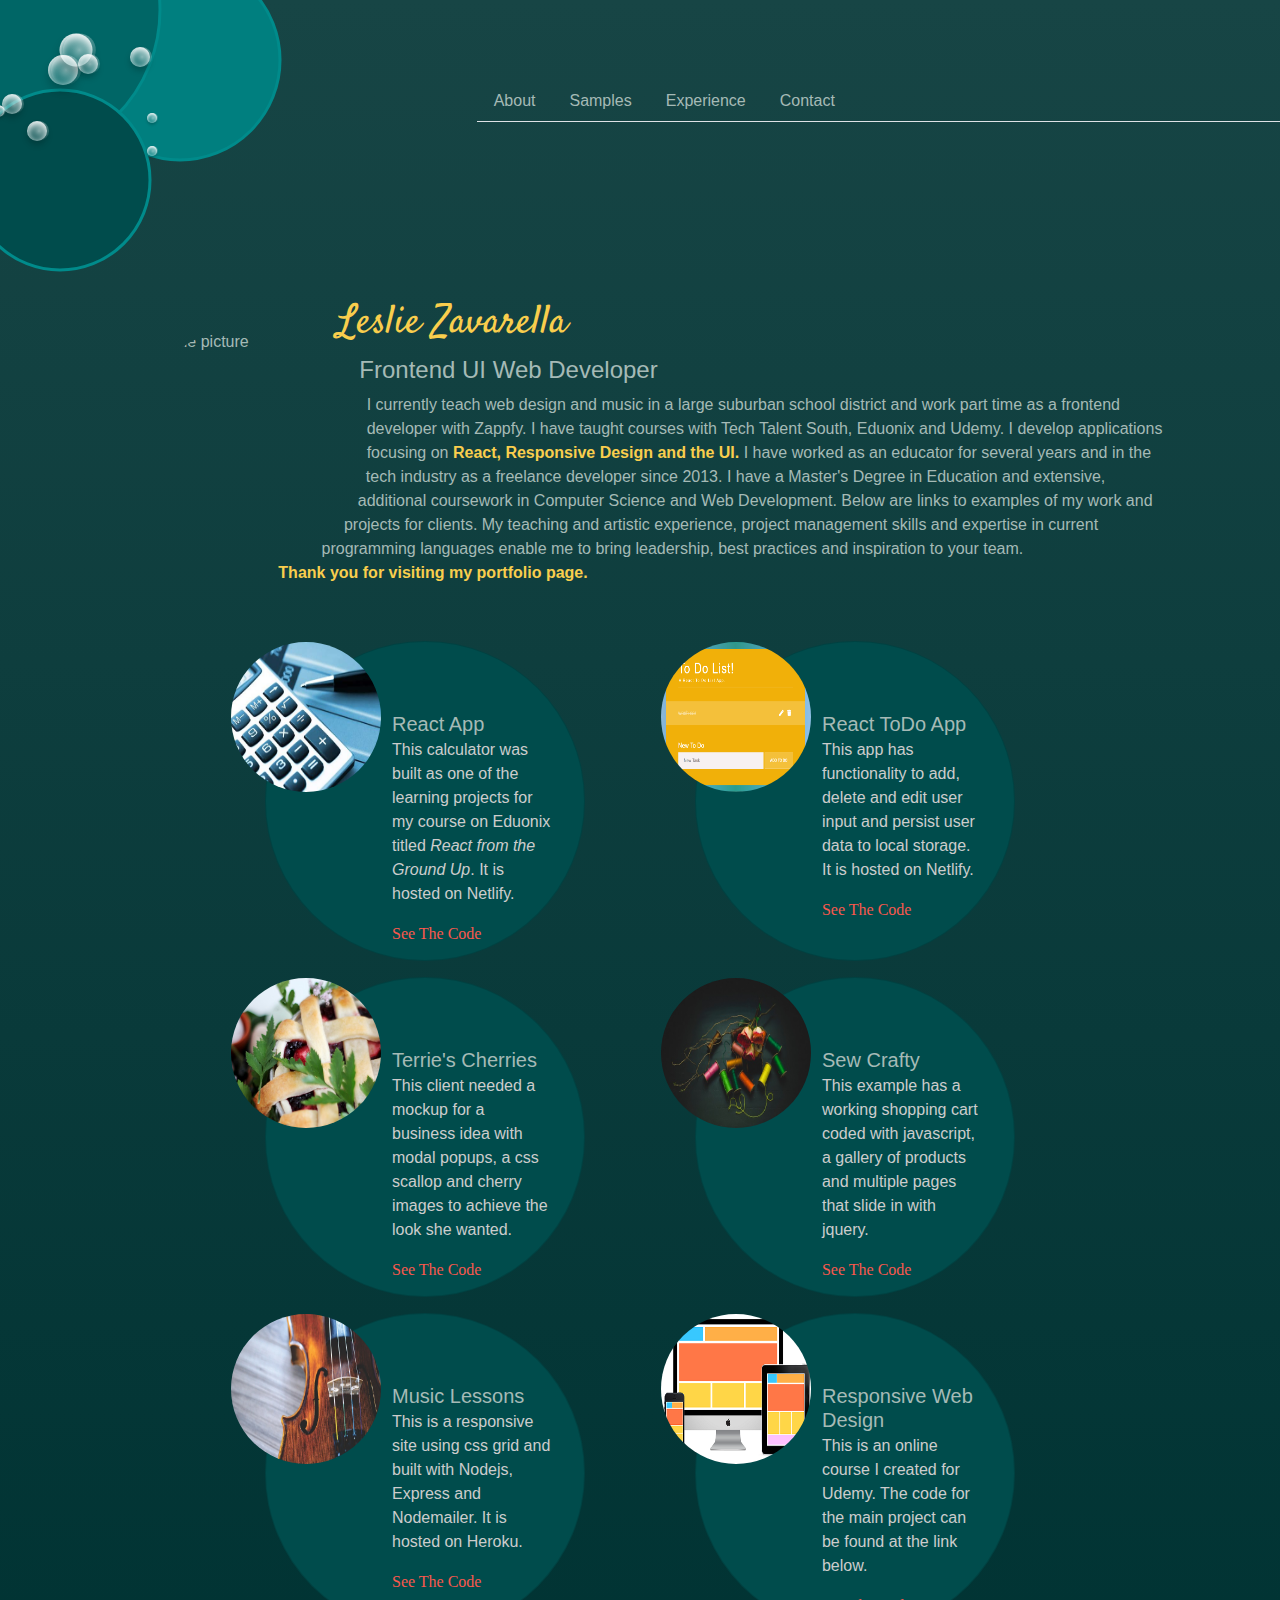
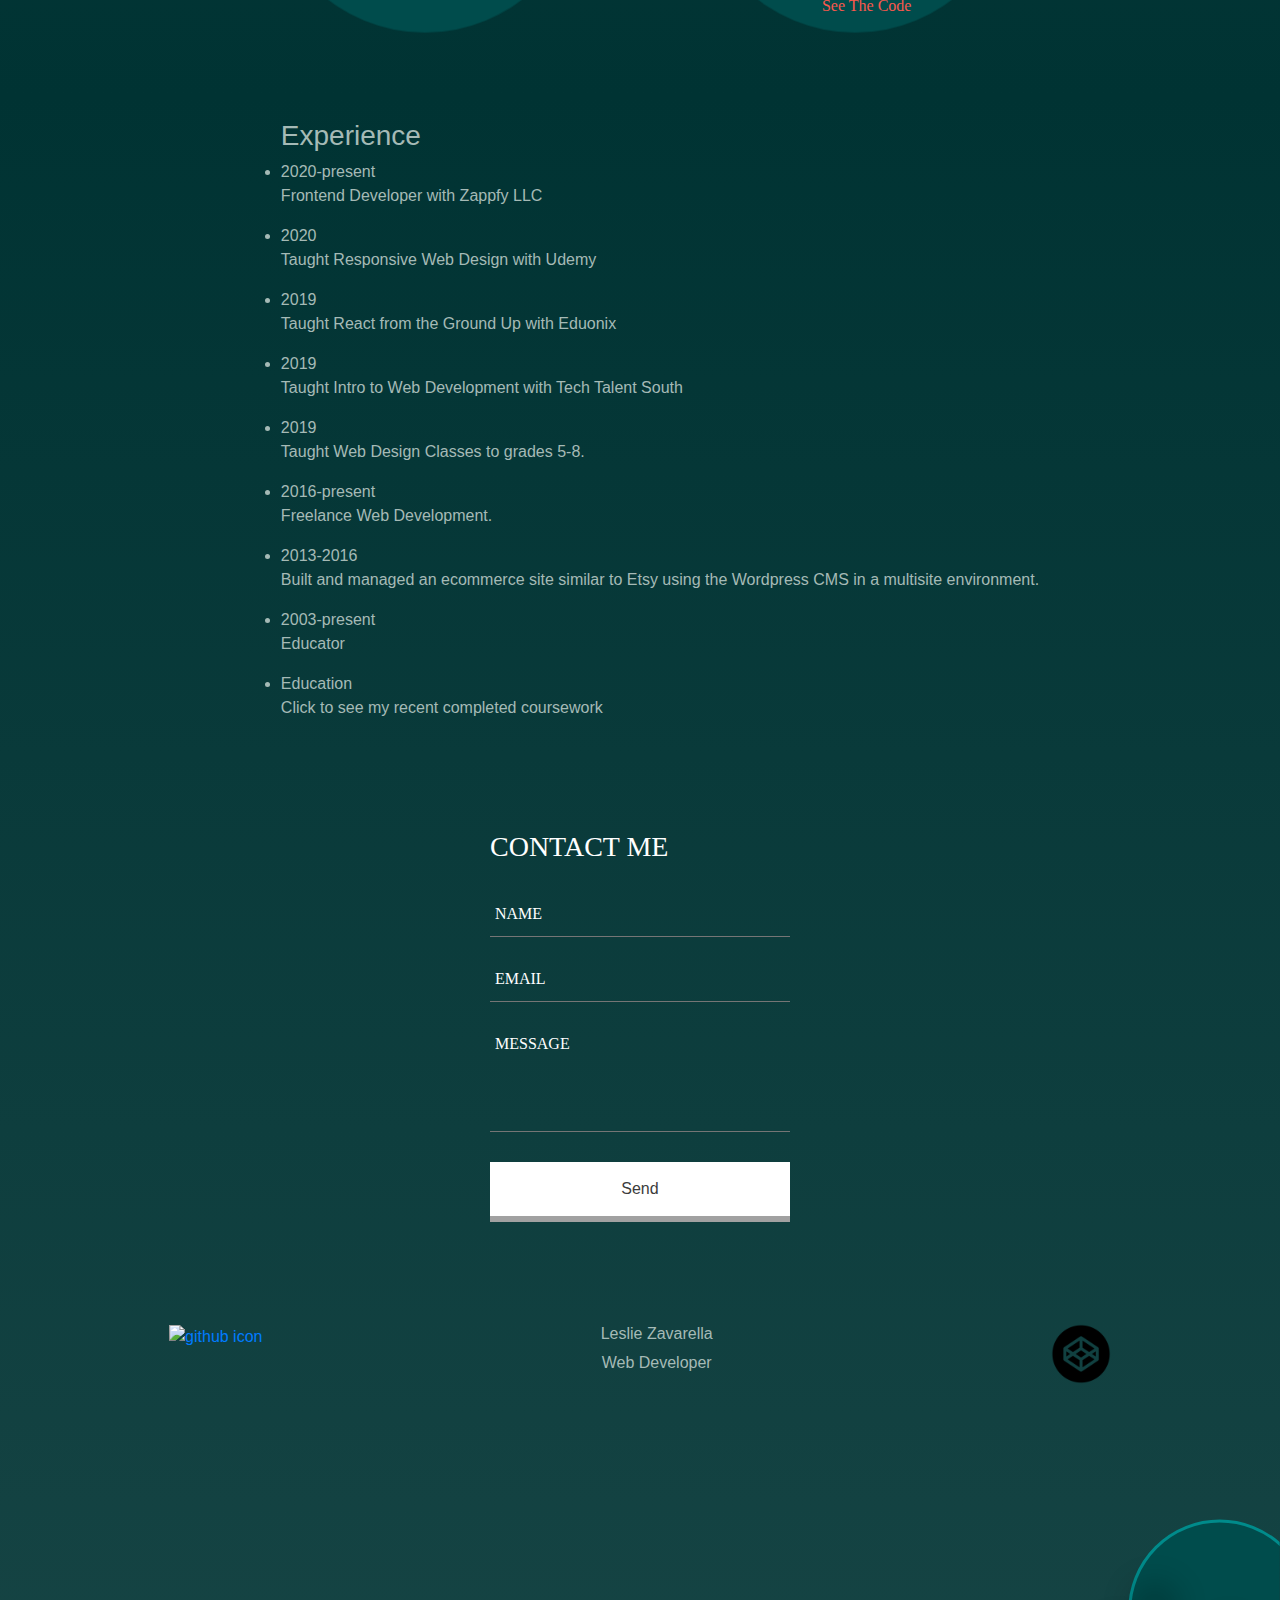
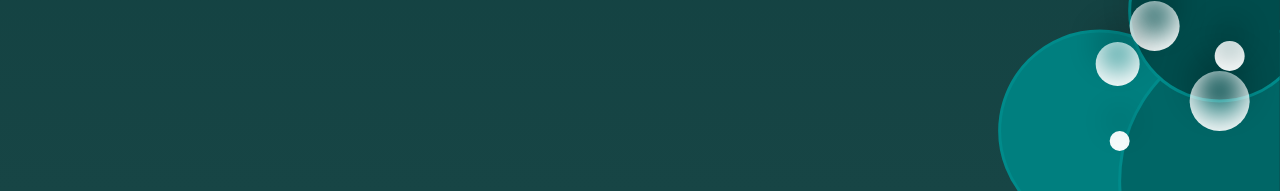
==== commit 01ccc33d: "Edited Experience Section" ====
--- a/index.html
+++ b/index.html
@@ -130,6 +130,8 @@
         
             <div class="box e" id="experience">
              <ul class="fa-ul"><h3>Experience</h3>
+              <li><span class="fa-li"><i class="fas fa-circle" style="color:#f9ce4d"></i></span>2020-present</li><p>Frontend Developer with Zappfy LLC</p>
+              <li><span class="fa-li"><i class="fas fa-circle" style="color:#f9ce4d"></i></span>2020</li><p>Taught Responsive Web Design with Udemy</p>
               <li><span class="fa-li"><i class="fas fa-circle" style="color:#f9ce4d"></i></span>2019</li><p>Taught React from the Ground Up with Eduonix</p>
               <li><span class="fa-li"><i class="fas fa-circle" style="color:#f9ce4d"></i></span>2019</li><p>Taught Intro to Web Development with Tech Talent South</p>
             <li><span class="fa-li"><i class="fas fa-circle" style="color:#f9ce4d"></i></span>2019</li><p>Taught Web Design Classes to grades 5-8.</p>
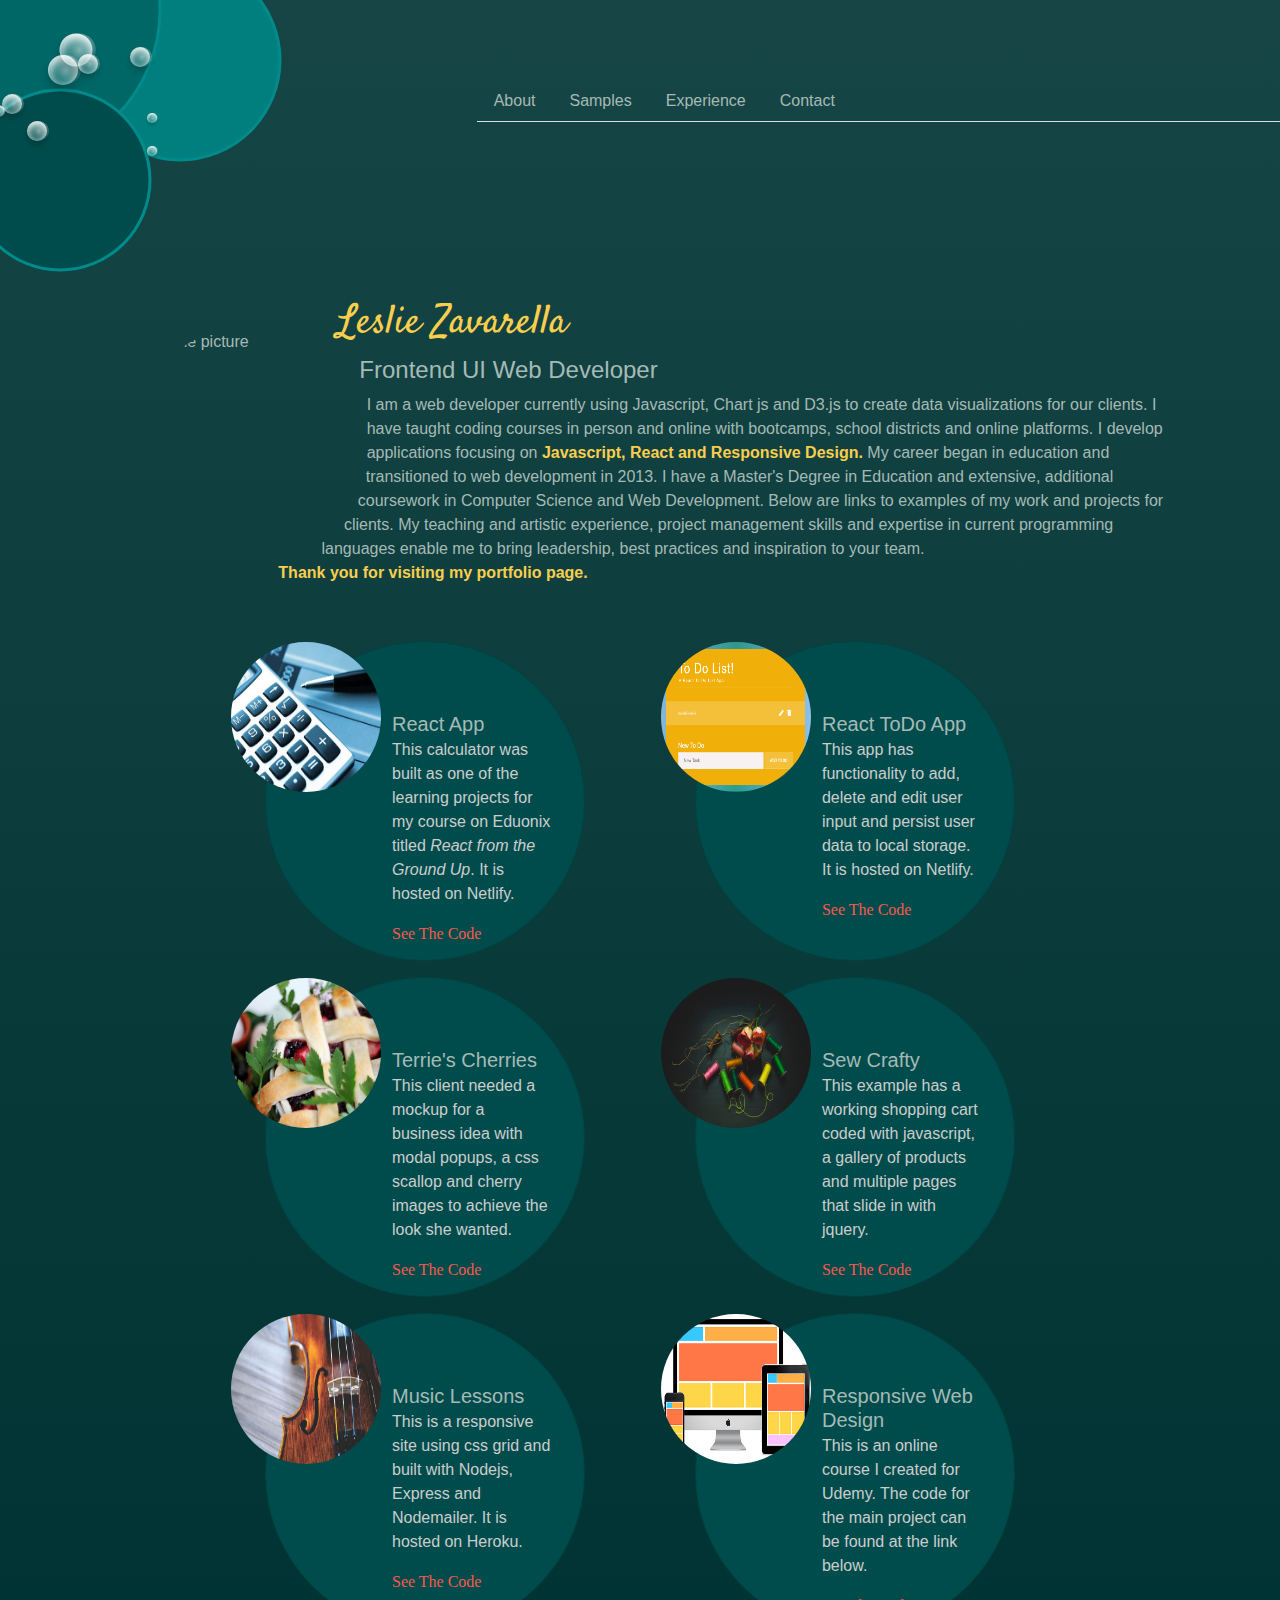
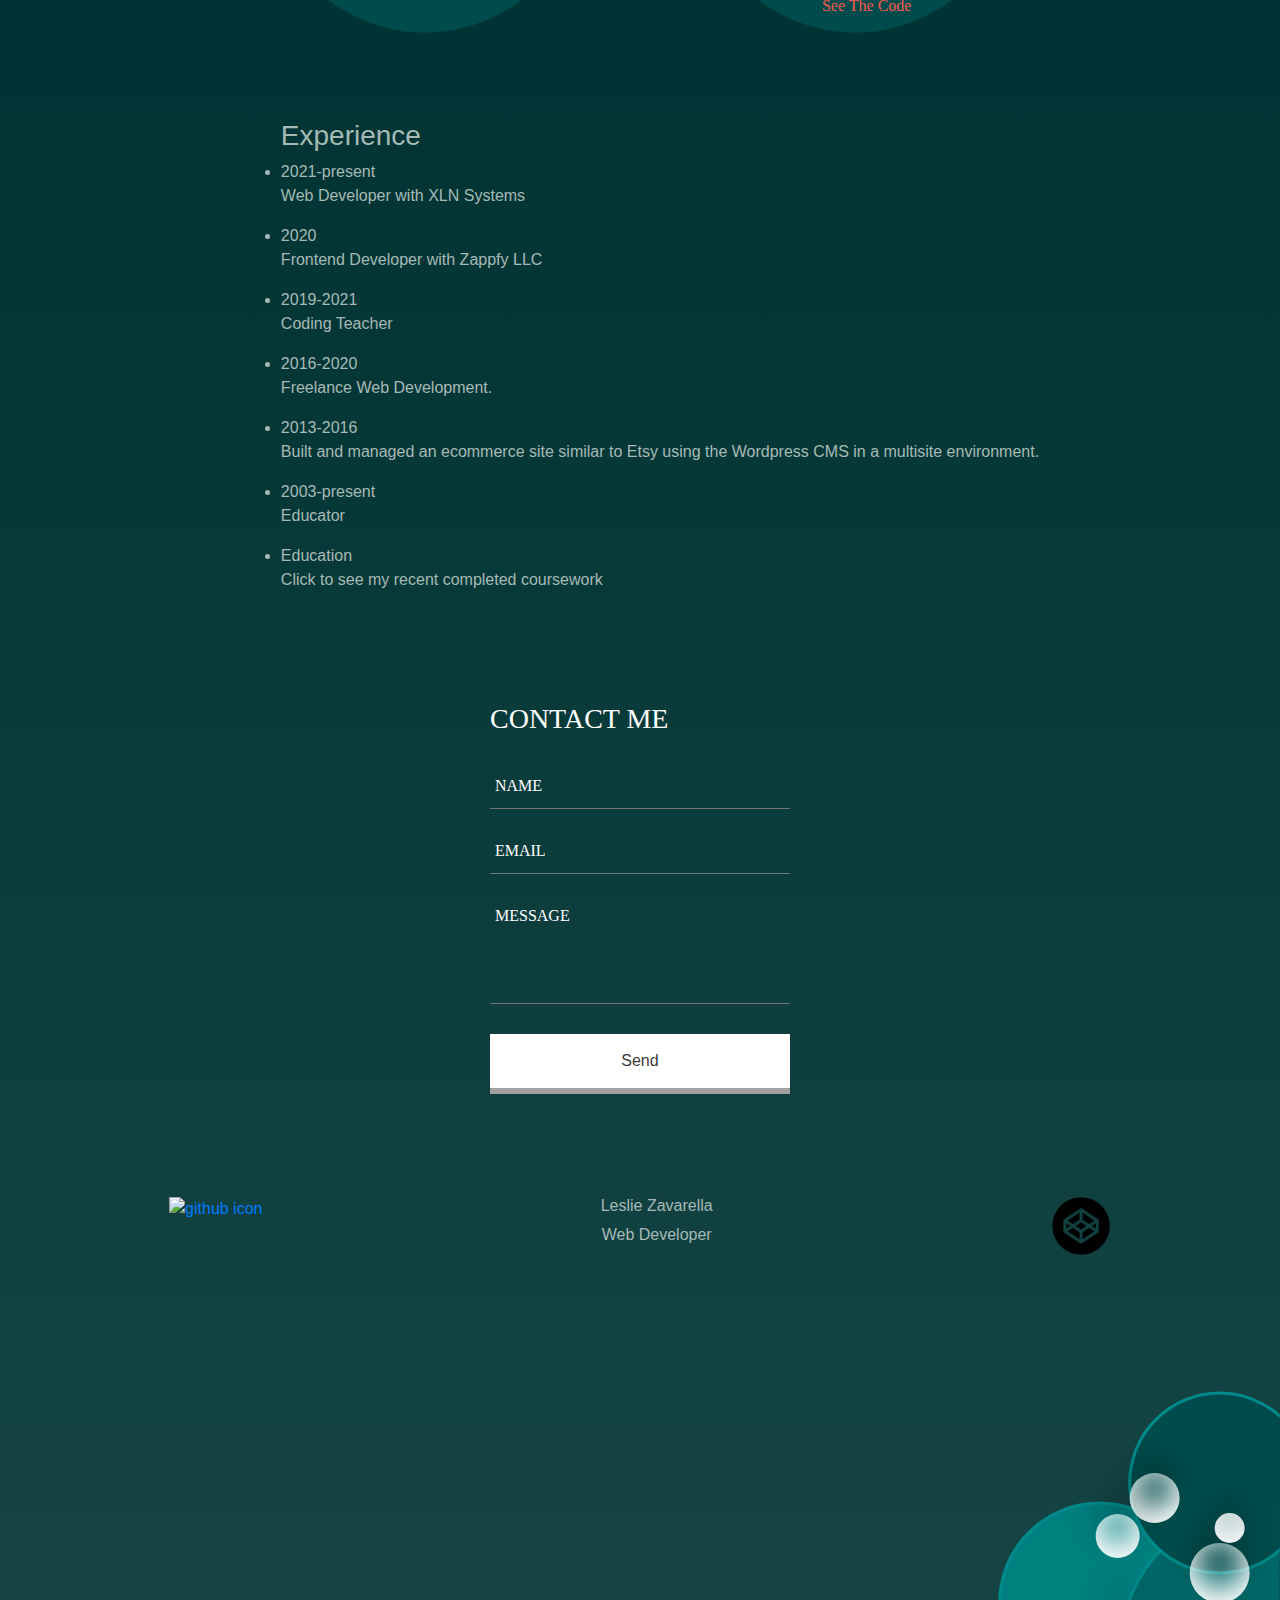
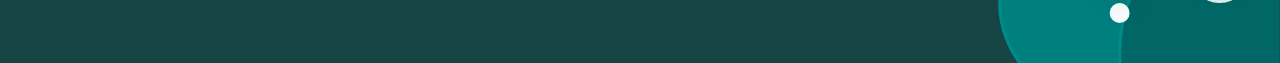
==== commit 2e65ea56: "updated info" ====
--- a/index.html
+++ b/index.html
@@ -1,260 +1,317 @@
 <!DOCTYPE html>
 <html lang="en">
+
 <head>
-    <meta charset="UTF-8">
-    <meta name="viewport" content="width=device-width, initial-scale=1.0">
-    <meta http-equiv="X-UA-Compatible" content="ie=edge">
-    <title>Portfolio</title>
-    <link rel="stylesheet" href="style.css">
-    <link rel="stylesheet" href="https://stackpath.bootstrapcdn.com/bootstrap/4.3.1/css/bootstrap.min.css" integrity="sha384-ggOyR0iXCbMQv3Xipma34MD+dH/1fQ784/j6cY/iJTQUOhcWr7x9JvoRxT2MZw1T" crossorigin="anonymous">
-    <link href="https://fonts.googleapis.com/css?family=Lora|Satisfy" rel="stylesheet">
-    <link rel="stylesheet" href="https://use.fontawesome.com/releases/v5.7.2/css/all.css" integrity="sha384-fnmOCqbTlWIlj8LyTjo7mOUStjsKC4pOpQbqyi7RrhN7udi9RwhKkMHpvLbHG9Sr" crossorigin="anonymous">
-    <meta name="viewport" content="width=device-width, initial-scale=1">
+  <meta charset="UTF-8">
+  <meta name="viewport" content="width=device-width, initial-scale=1.0">
+  <meta http-equiv="X-UA-Compatible" content="ie=edge">
+  <title>Portfolio</title>
+  <link rel="stylesheet" href="style.css">
+  <link rel="stylesheet" href="https://stackpath.bootstrapcdn.com/bootstrap/4.3.1/css/bootstrap.min.css"
+    integrity="sha384-ggOyR0iXCbMQv3Xipma34MD+dH/1fQ784/j6cY/iJTQUOhcWr7x9JvoRxT2MZw1T" crossorigin="anonymous">
+  <link href="https://fonts.googleapis.com/css?family=Lora|Satisfy" rel="stylesheet">
+  <link rel="stylesheet" href="https://use.fontawesome.com/releases/v5.7.2/css/all.css"
+    integrity="sha384-fnmOCqbTlWIlj8LyTjo7mOUStjsKC4pOpQbqyi7RrhN7udi9RwhKkMHpvLbHG9Sr" crossorigin="anonymous">
+  <meta name="viewport" content="width=device-width, initial-scale=1">
 </head>
+
 <body>
-    <div class="wrapper">
-        <div class="box a"> <svg id="circles" height="300" width="300">
+  <div class="wrapper">
+    <div class="box a"> <svg id="circles" height="300" width="300">
         <g>
-        <circle cx="180" cy="60" r="100" stroke="#008B8B" stroke-width="3" fill="#007F7F" />
-        <circle cx="10" cy="10" r="150" stroke="#008B8B" stroke-width="3" fill="#006666" />
-      
-           <circle cx="60" cy="180" r="90" stroke="#008B8B" stroke-width="3" fill="#004C4C" />
-      </g>
+          <circle cx="180" cy="60" r="100" stroke="#008B8B" stroke-width="3" fill="#007F7F" />
+          <circle cx="10" cy="10" r="150" stroke="#008B8B" stroke-width="3" fill="#006666" />
+
+          <circle cx="60" cy="180" r="90" stroke="#008B8B" stroke-width="3" fill="#004C4C" />
+        </g>
       </svg>
-        </div>
-        <div class="box b">
-          <ul class="nav nav-tabs">
-            <li class="nav-item">
-              <a class="nav-link" href="#about">About</a>
-            </li>
-            <li class="nav-item">
-              <a class="nav-link" href="#samples">Samples</a>
-            </li>
-            <li class="nav-item">
-              <a class="nav-link" href="#experience">Experience</a>
-            </li>
-            <li class="nav-item">
-              <a class="nav-link" href="#contact">Contact</a>
-            </li>
+    </div>
+    <div class="box b">
+      <ul class="nav nav-tabs">
+        <li class="nav-item">
+          <a class="nav-link" href="#about">About</a>
+        </li>
+        <li class="nav-item">
+          <a class="nav-link" href="#samples">Samples</a>
+        </li>
+        <li class="nav-item">
+          <a class="nav-link" href="#experience">Experience</a>
+        </li>
+        <li class="nav-item">
+          <a class="nav-link" href="#contact">Contact</a>
+        </li>
+      </ul>
+    </div>
+
+    <div class="box c" id="about"><img src="https://s3-us-west-2.amazonaws.com/s.cdpn.io/1891105/profile%20picture2.svg"
+        width="200px" height="210" alt="profile picture" id="proPic">
+      <h1>Leslie Zavarella</h1>
+      <h4>Frontend UI Web Developer</h4>
+      <p>I am a web developer currently using Javascript, Chart js and D3.js to create data
+        visualizations for our clients. I have taught coding courses in person and online with bootcamps, school
+        districts and online platforms. I develop applications focusing on <span
+          style="color: #f9ce4d; font-weight: bold; ">Javascript, React and Responsive Design.</span> My career began in education and transitioned to web development in 2013. I have a Master's Degree in
+        Education and extensive, additional coursework in Computer Science and Web Development. Below are links to
+        examples of my work and projects for clients. My teaching and artistic experience, project management skills and
+        expertise in current programming languages enable me to bring leadership, best practices and inspiration to your
+        team.<br><span style="color: #f9ce4d; font-weight: bold; "> Thank you for visiting my portfolio page.</span></p>
+    </div>
+
+    <div class="box d" id="samples">
+
+      <div class="card mb-3" style="min-width: 320px; min-height: 320px; border-radius: 50%; background-color:#004C4C;">
+        <div class="row no-gutters">
+          <div class="col-md-4">
+            <a href="https://goofy-hypatia-fa4d39.netlify.com"><img src="images/calc.jpg" class="card-img"
+                alt="Calculator" style="border-radius: 50%; height: 150px; width: 150px"></a>
+          </div>
+          <div class="col-md-8">
+            <div class="card-body">
+              <h5 class="card-title">React App</h5>
+              <p class="card-text">This calculator was built as one of the learning projects for my course on Eduonix
+                titled <i>React from the Ground Up</i>. It is hosted on Netlify.</p><a
+                href="https://github.com/lazavazav/React-Calculator-App" class="code">See The Code</a>
+            </div>
+          </div>
+        </div>
+      </div>
+
+      <div class="card mb-3" style="min-width: 320px; min-height: 320px; border-radius: 50%; background-color:#004C4C;">
+        <div class="row no-gutters">
+          <div class="col-md-4">
+            <a href="https://practical-meninsky-881e91.netlify.app/"><img src="images/todo.PNG" class="card-img"
+                alt="Calculator" style="border-radius: 50%; height: 150px; width: 150px"></a>
+          </div>
+          <div class="col-md-8">
+            <div class="card-body">
+              <h5 class="card-title">React ToDo App</h5>
+              <p class="card-text">This app has functionality to add, delete and edit user input and persist user data
+                to local storage. It is hosted on Netlify.</p><a href="https://github.com/lazavazav/to-do"
+                class="code">See The Code</a>
+            </div>
+          </div>
+        </div>
+      </div>
+
+
+      <div class="card mb-3" style="min-width: 320px; min-height: 320px; border-radius: 50%; background-color:#004C4C;">
+        <div class="row no-gutters">
+          <div class="col-md-4">
+            <a href="https://codepen.io/lazav/live/moqeML"><img src="images/cherrypie.jpg" class="card-img"
+                alt="Cherry Pie" style="border-radius: 50%; height: 150px; width: 150px"></a>
+          </div>
+          <div class="col-md-8">
+            <div class="card-body">
+              <h5 class="card-title">Terrie's Cherries</h5>
+              <p class="card-text">This client needed a mockup for a business idea with modal popups, a css scallop and
+                cherry images to achieve the look she wanted.</p><a href="https://github.com/lazavazav/Cherry-Site"
+                class="code">See The Code</a>
+            </div>
+          </div>
+        </div>
+      </div>
+
+      <div class="card mb-3" style="min-width: 320px; min-height: 320px; border-radius: 50%; background-color:#004C4C;">
+        <div class="row no-gutters">
+          <div class="col-md-4">
+            <a href="https://codepen.io/lazav/live/EpZRPK"><img src="images/sewing.jpg" class="card-img" alt="Sewing"
+                style="border-radius: 50%; height: 150px; width: 150px"></a>
+          </div>
+          <div class="col-md-8">
+            <div class="card-body">
+              <h5 class="card-title">Sew Crafty</h5>
+              <p class="card-text">This example has a working shopping cart coded with javascript, a gallery of products
+                and multiple pages that slide in with jquery.</p><a href="https://github.com/lazavazav/sew-crafty-v2"
+                class="code">See The Code</a>
+            </div>
+          </div>
+        </div>
+      </div>
+
+
+      <div class="card mb-3" style="min-width: 320px; min-height: 320px; border-radius: 50%; background-color:#004C4C;">
+        <div class="row no-gutters">
+          <div class="col-md-4">
+            <a href="http://leslieslessons.com"><img src="images/violin.jpg" class="card-img" alt="Violin"
+                style="border-radius: 50%; height: 150px; width: 150px"></a>
+          </div>
+          <div class="col-md-8">
+            <div class="card-body">
+              <h5 class="card-title">Music Lessons</h5>
+              <p class="card-text">This is a responsive site using css grid and built with Nodejs, Express and
+                Nodemailer. It is hosted on Heroku.</p><a href="https://github.com/lazavazav/Music-Instructor"
+                class="code">See The Code</a>
+            </div>
+          </div>
+        </div>
+      </div>
+
+      <div class="card mb-3" style="min-width: 320px; min-height: 320px; border-radius: 50%; background-color:#004C4C;">
+        <div class="row no-gutters">
+          <div class="col-md-4">
+            <a
+              href="https://www.udemy.com/course/responsive-web-design-for-beginners/?referralCode=8D8C79F2EC0CC4880195"><img
+                src="images/responsive.png" class="card-img" alt="Violin"
+                style="border-radius: 50%; height: 150px; width: 150px"></a>
+          </div>
+          <div class="col-md-8">
+            <div class="card-body">
+              <h5 class="card-title">Responsive Web Design</h5>
+              <p class="card-text">This is an online course I created for Udemy. The code for the main project can be
+                found at the link below.</p><a href="https://github.com/lazavazav/udemy-portfolio" class="code">See The
+                Code</a>
+            </div>
+          </div>
+        </div>
+      </div>
+
+    </div>
+
+    <div class="box e" id="experience">
+      <ul class="fa-ul">
+        <h3>Experience</h3>
+        <li><span class="fa-li"><i class="fas fa-circle" style="color:#f9ce4d"></i></span>2021-present</li>
+        <p>Web Developer with XLN Systems</p>
+        <li><span class="fa-li"><i class="fas fa-circle" style="color:#f9ce4d"></i></span>2020</li>
+        <p>Frontend Developer with Zappfy LLC</p>
+        <li><span class="fa-li"><i class="fas fa-circle" style="color:#f9ce4d"></i></span>2019-2021</li>
+        <p>Coding Teacher</p>
+        <li><span class="fa-li"><i class="fas fa-circle" style="color:#f9ce4d"></i></span>2016-2020</li>
+        <p>Freelance Web Development.</p>
+        <li><span class="fa-li"><i class="fas fa-circle" style="color:#f9ce4d"></i></span>2013-2016</li>
+        <p>Built and managed an ecommerce site similar to Etsy using the Wordpress CMS in a multisite environment.</p>
+        <li><span class="fa-li"><i class="fas fa-circle" style="color:#f9ce4d"></i></span>2003-present</li>
+        <p>Educator</p>
+        <li><span id="educ" class="fa-li"><i class="fas fa-circle" style="color:#f9584d"></i></span>Education</li>
+        <p>Click to see my recent completed coursework</p>
+      </ul>
+
+      <div id="coursesModal" class="modal">
+        <div class="course-content">
+          <span class="closeBtn">&times;</span>
+          <ul class="courselist">Completed Coursework
+            <li class="courses">Javascript Algorithms and Data Structures</li>
+            <li class="courses">Advanced Responsive Web Design</li>
+            <li class="courses">CSS Grid and Flexbox for Responsive Design</li>
+            <li class="courses">Design for Developers</li>
+            <li class="courses">Modern Javascript</li>
+            <li class="courses">CSS in-Depth</li>
+            <li class="courses">Intro to React</li>
+            <li class="courses">Full Stack for Front-Ends Part 1 and 2</li>
+            <li class="courses">The Complete Node JS Course</li>
+            <li class="courses">Frontend Master's Course on JavaScript Programming</li>
+            <li class="courses">Frontend Master's Complete Intro to Web Development</li>
+            <li class="courses">Interactivity with Javascript</li>
+            <li class="courses">Frontend Master's Course on Visual Studio Code</li>
+            <li class="courses">Javascript, JQuery and Json</li>
+            <li class="courses">Frontend Foundations</li>
+            <li class="courses">Computing in Python: fundamentals and procedural programming</li>
+            <li class="courses">Building Web Applications in PHP</li>
+            <li class="courses">A Smarter Way to learn Javascript</li>
           </ul>
         </div>
-        
-        <div class="box c" id="about"><img src="https://s3-us-west-2.amazonaws.com/s.cdpn.io/1891105/profile%20picture2.svg" width="200px" height="210" alt="profile picture" id="proPic"><h1>Leslie Zavarella</h1><h4>Frontend UI Web Developer</h4><p>I currently teach web design and music in a large suburban school district and work part time as a frontend developer with Zappfy. I have taught courses with Tech Talent South, Eduonix and Udemy. I develop applications focusing on <span style="color: #f9ce4d; font-weight: bold; ">React, Responsive Design and the UI.</span> I have worked as an educator for several years and in the tech industry as a freelance developer since 2013. I have a Master's Degree in Education and extensive, additional coursework in Computer Science and Web Development. Below are links to examples of my work and projects for clients. My teaching and artistic experience, project management skills and expertise in current programming languages enable me to bring leadership, best practices and inspiration to your team.<br><span style="color: #f9ce4d; font-weight: bold; "> Thank you for visiting my portfolio page.</span></p>
-        </div>
-        
-         <div class="box d" id="samples">  
-           
-            <div class="card mb-3" style="min-width: 320px; min-height: 320px; border-radius: 50%; background-color:#004C4C;">
-                <div class="row no-gutters">
-                  <div class="col-md-4">
-                    <a href="https://goofy-hypatia-fa4d39.netlify.com"><img src="images/calc.jpg" class="card-img" alt="Calculator" style="border-radius: 50%; height: 150px; width: 150px"></a>                      </div>
-                  <div class="col-md-8">
-                    <div class="card-body">
-                      <h5 class="card-title">React App</h5>
-                      <p class="card-text">This calculator was built as one of the learning projects for my course on Eduonix titled <i>React from the Ground Up</i>. It is hosted on Netlify.</p><a href="https://github.com/lazavazav/React-Calculator-App" class="code">See The Code</a>                      
-                    </div>
-                  </div>
-                </div>
-              </div>
-
-              <div class="card mb-3" style="min-width: 320px; min-height: 320px; border-radius: 50%; background-color:#004C4C;">
-                <div class="row no-gutters">
-                  <div class="col-md-4">
-                    <a href="https://practical-meninsky-881e91.netlify.app/"><img src="images/todo.PNG" class="card-img" alt="Calculator" style="border-radius: 50%; height: 150px; width: 150px"></a>                      </div>
-                  <div class="col-md-8">
-                    <div class="card-body">
-                      <h5 class="card-title">React ToDo App</h5>
-                      <p class="card-text">This app has functionality to add, delete and edit user input and persist user data to local storage. It is hosted on Netlify.</p><a href="https://github.com/lazavazav/to-do" class="code">See The Code</a>                      
-                    </div>
-                  </div>
-                </div>
-              </div>
-
-
-                  <div class="card mb-3" style="min-width: 320px; min-height: 320px; border-radius: 50%; background-color:#004C4C;">
-                    <div class="row no-gutters">
-                      <div class="col-md-4">
-                        <a href="https://codepen.io/lazav/live/moqeML"><img src="images/cherrypie.jpg" class="card-img" alt="Cherry Pie" style="border-radius: 50%; height: 150px; width: 150px"></a>
-                      </div>
-                      <div class="col-md-8">
-                        <div class="card-body">
-                          <h5 class="card-title">Terrie's Cherries</h5>
-                          <p class="card-text">This client needed a mockup for a business idea with modal popups, a css scallop and cherry images to achieve the look she wanted.</p><a href="https://github.com/lazavazav/Cherry-Site" class="code">See The Code</a>         
-                        </div>
-                      </div>
-                    </div>
-                  </div>
-
-                  <div class="card mb-3" style="min-width: 320px; min-height: 320px; border-radius: 50%; background-color:#004C4C;">
-                    <div class="row no-gutters">
-                      <div class="col-md-4">
-                        <a href= "https://codepen.io/lazav/live/EpZRPK"><img src="images/sewing.jpg" class="card-img" alt="Sewing" style="border-radius: 50%; height: 150px; width: 150px"></a>
-                      </div>
-                      <div class="col-md-8">
-                        <div class="card-body">
-                          <h5 class="card-title">Sew Crafty</h5>
-                          <p class="card-text">This example has a working shopping cart coded with javascript, a gallery of products and multiple pages that slide in with jquery.</p><a href="https://github.com/lazavazav/sew-crafty-v2" class="code">See The Code</a>           
-                        </div>
-                      </div>
-                    </div>
-                  </div>
-
-                 
-                  <div class="card mb-3" style="min-width: 320px; min-height: 320px; border-radius: 50%; background-color:#004C4C;">
-                    <div class="row no-gutters">
-                      <div class="col-md-4">
-                        <a href="http://leslieslessons.com"><img src="images/violin.jpg" class="card-img" alt="Violin" style="border-radius: 50%; height: 150px; width: 150px"></a>                      </div>
-                      <div class="col-md-8">
-                        <div class="card-body">
-                          <h5 class="card-title">Music Lessons</h5>
-                          <p class="card-text">This is a responsive site using css grid and built with Nodejs, Express and Nodemailer. It is hosted on Heroku.</p><a href="https://github.com/lazavazav/Music-Instructor" class="code">See The Code</a>                     
-                        </div>
-                      </div>
-                    </div>
-                  </div>
-
-                  <div class="card mb-3" style="min-width: 320px; min-height: 320px; border-radius: 50%; background-color:#004C4C;">
-                    <div class="row no-gutters">
-                      <div class="col-md-4">
-                        <a href="https://www.udemy.com/course/responsive-web-design-for-beginners/?referralCode=8D8C79F2EC0CC4880195"><img src="images/responsive.png" class="card-img" alt="Violin" style="border-radius: 50%; height: 150px; width: 150px"></a>                      </div>
-                      <div class="col-md-8">
-                        <div class="card-body">
-                          <h5 class="card-title">Responsive Web Design</h5>
-                          <p class="card-text">This is an online course I created for Udemy. The code for the main project can be found at the link below.</p><a href="https://github.com/lazavazav/udemy-portfolio" class="code">See The Code</a>                     
-                        </div>
-                      </div>
-                    </div>
-                  </div>
-
-                </div>
-        
-            <div class="box e" id="experience">
-             <ul class="fa-ul"><h3>Experience</h3>
-              <li><span class="fa-li"><i class="fas fa-circle" style="color:#f9ce4d"></i></span>2020-present</li><p>Frontend Developer with Zappfy LLC</p>
-              <li><span class="fa-li"><i class="fas fa-circle" style="color:#f9ce4d"></i></span>2020</li><p>Taught Responsive Web Design with Udemy</p>
-              <li><span class="fa-li"><i class="fas fa-circle" style="color:#f9ce4d"></i></span>2019</li><p>Taught React from the Ground Up with Eduonix</p>
-              <li><span class="fa-li"><i class="fas fa-circle" style="color:#f9ce4d"></i></span>2019</li><p>Taught Intro to Web Development with Tech Talent South</p>
-            <li><span class="fa-li"><i class="fas fa-circle" style="color:#f9ce4d"></i></span>2019</li><p>Taught Web Design Classes to grades 5-8.</p>
-            <li><span class="fa-li"><i class="fas fa-circle" style="color:#f9ce4d"></i></span>2016-present</li><p>Freelance Web Development.</p>
-            <li><span class="fa-li"><i class="fas fa-circle" style="color:#f9ce4d"></i></span>2013-2016</li><p>Built and managed an ecommerce site similar to Etsy using the Wordpress CMS in a multisite environment.</p>
-            <li><span class="fa-li"><i class="fas fa-circle" style="color:#f9ce4d"></i></span>2003-present</li><p>Educator</p>
-            <li><span id="educ" class="fa-li"><i class="fas fa-circle" style="color:#f9584d"></i></span>Education</li><p>Click to see my recent completed coursework</p>
-            </ul>  
-            
-              <div id="coursesModal" class="modal">
-              <div class="course-content">
-               <span class="closeBtn">&times;</span>
-             <ul class="courselist">Completed Coursework
-              <li class="courses">Javascript Algorithms and Data Structures</li>
-               <li class="courses">Advanced Responsive Web Design</li>
-               <li class="courses">CSS Grid and Flexbox for Responsive Design</li>
-               <li class="courses">Design for Developers</li>
-               <li class="courses">Modern Javascript</li>
-               <li class="courses">CSS in-Depth</li>
-               <li class="courses">Intro to React</li>
-               <li class="courses">Full Stack for Front-Ends Part 1 and 2</li>
-               <li class="courses">The Complete Node JS Course</li>
-               <li class="courses">Frontend Master's Course on JavaScript Programming</li>
-               <li class="courses">Frontend Master's Complete Intro to Web Development</li>
-               <li class="courses">Interactivity with Javascript</li>
-               <li class="courses">Frontend Master's Course on Visual Studio Code</li>
-               <li class="courses">Javascript, JQuery and Json</li>
-               <li class="courses">Frontend Foundations</li>
-               <li class="courses">Computing in Python: fundamentals and procedural programming</li>
-               <li class="courses">Building Web Applications in PHP</li>
-               <li class="courses">A Smarter Way to learn Javascript</li>
-             </ul>
-            </div>
-            </div>
-           
-
-            </div>
-
-           
-
-        
-        <div class="box f" id="contact">      
-        <div class="margin">
+      </div>
+
+
+    </div>
+
+
+
+
+    <div class="box f" id="contact">
+      <div class="margin">
         <h3>Contact Me</h3>
         <form name="contact" method="POST" netlify-honeypot="bot-field" data-netlify="true" action="/success.html">
           <p class="hidden">
-              <label>Don’t fill this out if you're human: <input name="bot-field" /></label>
-            </p>
-        <div class="inputGroup">      
-          <input type="text" name="name" required />
-          <span class="inputBar"></span>
-          <label>Name</label>
-        </div>
-      
-        <div class="inputGroup">      
-          <input type="text" name="email" required />
-          <span class="inputBar"></span>
-          <label>Email</label>
-        </div>
-      
-        <div class="inputGroup">      
-          <textarea type="textarea" name="message" required></textarea>
-          <span class="inputBar"></span>
-          <label>Message</label>
-        </div>
-        <div data-netlify-recaptcha="true" class="captcha"></div>
-        <button>Send</button>
+            <label>Don’t fill this out if you're human: <input name="bot-field" /></label>
+          </p>
+          <div class="inputGroup">
+            <input type="text" name="name" required />
+            <span class="inputBar"></span>
+            <label>Name</label>
+          </div>
+
+          <div class="inputGroup">
+            <input type="text" name="email" required />
+            <span class="inputBar"></span>
+            <label>Email</label>
+          </div>
+
+          <div class="inputGroup">
+            <textarea type="textarea" name="message" required></textarea>
+            <span class="inputBar"></span>
+            <label>Message</label>
+          </div>
+          <div data-netlify-recaptcha="true" class="captcha"></div>
+          <button>Send</button>
         </form>
       </div>
-       </div>
-        
-         <div class="box g">
-         
-          <div class="github"><a href= "https://github.com/lazavazav"> 
-          <img src= "https://s3-us-west-2.amazonaws.com/s.cdpn.io/1891105/GitHub-Mark-64px.png" height= "60px" width= "60px" alt="github icon"></a></div> 
-            
-            <div class"footinfo"><h6>Leslie Zavarella</h6><p>Web Developer</p></div>
-         
-                   <div class="codepen"><a href="https://codepen.io/lazav"> <img src="/images/codepen logo.png" height= "60px" width= "60px" alt="codepen icon">
-               </a></div>
-            
-          </div>
-        
-        <div class="box h"><svg id="circles" height="300" width="300">
+    </div>
+
+    <div class="box g">
+
+      <div class="github"><a href="https://github.com/lazavazav">
+          <img src="https://s3-us-west-2.amazonaws.com/s.cdpn.io/1891105/GitHub-Mark-64px.png" height="60px"
+            width="60px" alt="github icon"></a></div>
+
+      <div class"footinfo">
+        <h6>Leslie Zavarella</h6>
+        <p>Web Developer</p>
+      </div>
+
+      <div class="codepen"><a href="https://codepen.io/lazav"> <img src="/images/codepen logo.png" height="60px"
+            width="60px" alt="codepen icon">
+        </a></div>
+
+    </div>
+
+    <div class="box h"><svg id="circles" height="300" width="300">
         <g>
-        <circle cx="180" cy="60" r="100" stroke="#008B8B" stroke-width="3" fill="#007F7F" />
-        <circle cx="10" cy="10" r="150" stroke="#008B8B" stroke-width="3" fill="#006666" />
-      
-           <circle cx="60" cy="180" r="90" stroke="#008B8B" stroke-width="3" fill="#004C4C" />
-      </g>
+          <circle cx="180" cy="60" r="100" stroke="#008B8B" stroke-width="3" fill="#007F7F" />
+          <circle cx="10" cy="10" r="150" stroke="#008B8B" stroke-width="3" fill="#006666" />
+
+          <circle cx="60" cy="180" r="90" stroke="#008B8B" stroke-width="3" fill="#004C4C" />
+        </g>
       </svg>
 
-         <!-- popping bubbles in box h -->
-         <div id="popwrap">
-          <div class="pop z1"></div>
-          <div class="pop z2"></div>
-          <div class="pop z3"></div>
-          <div class="pop z4"></div>
-          <div class="pop z5"></div>
-      </div>
-
-    </div>
-       
-      <!-- floating bubbles in box a -->
-          <div id="background-wrap">
-          <div class="bubble x1"></div>
-          <div class="bubble x2"></div>
-          <div class="bubble x3"></div>
-          <div class="bubble x4"></div>
-          <div class="bubble x5"></div>
-          <div class="bubble x6"></div>
-          <div class="bubble x7"></div>
-          <div class="bubble x8"></div>
-          <div class="bubble x9"></div>
-          <div class="bubble x10"></div>
-      </div> 
-        
-      </div>
-      <script src="https://code.jquery.com/jquery-3.3.1.slim.min.js" integrity="sha384-q8i/X+965DzO0rT7abK41JStQIAqVgRVzpbzo5smXKp4YfRvH+8abtTE1Pi6jizo" crossorigin="anonymous"></script>
-     <script src="https://cdnjs.cloudflare.com/ajax/libs/popper.js/1.14.7/umd/popper.min.js" integrity="sha384-UO2eT0CpHqdSJQ6hJty5KVphtPhzWj9WO1clHTMGa3JDZwrnQq4sF86dIHNDz0W1" crossorigin="anonymous"></script>
-      <script src="https://stackpath.bootstrapcdn.com/bootstrap/4.3.1/js/bootstrap.min.js" integrity="sha384-JjSmVgyd0p3pXB1rRibZUAYoIIy6OrQ6VrjIEaFf/nJGzIxFDsf4x0xIM+B07jRM" crossorigin="anonymous"></script>
-      <script src="index.js"></script>
-    
-  
+      <!-- popping bubbles in box h -->
+      <div id="popwrap">
+        <div class="pop z1"></div>
+        <div class="pop z2"></div>
+        <div class="pop z3"></div>
+        <div class="pop z4"></div>
+        <div class="pop z5"></div>
+      </div>
+
+    </div>
+
+    <!-- floating bubbles in box a -->
+    <div id="background-wrap">
+      <div class="bubble x1"></div>
+      <div class="bubble x2"></div>
+      <div class="bubble x3"></div>
+      <div class="bubble x4"></div>
+      <div class="bubble x5"></div>
+      <div class="bubble x6"></div>
+      <div class="bubble x7"></div>
+      <div class="bubble x8"></div>
+      <div class="bubble x9"></div>
+      <div class="bubble x10"></div>
+    </div>
+
+  </div>
+  <script src="https://code.jquery.com/jquery-3.3.1.slim.min.js"
+    integrity="sha384-q8i/X+965DzO0rT7abK41JStQIAqVgRVzpbzo5smXKp4YfRvH+8abtTE1Pi6jizo"
+    crossorigin="anonymous"></script>
+  <script src="https://cdnjs.cloudflare.com/ajax/libs/popper.js/1.14.7/umd/popper.min.js"
+    integrity="sha384-UO2eT0CpHqdSJQ6hJty5KVphtPhzWj9WO1clHTMGa3JDZwrnQq4sF86dIHNDz0W1"
+    crossorigin="anonymous"></script>
+  <script src="https://stackpath.bootstrapcdn.com/bootstrap/4.3.1/js/bootstrap.min.js"
+    integrity="sha384-JjSmVgyd0p3pXB1rRibZUAYoIIy6OrQ6VrjIEaFf/nJGzIxFDsf4x0xIM+B07jRM"
+    crossorigin="anonymous"></script>
+  <script src="index.js"></script>
+
+
 </body>
+
 </html>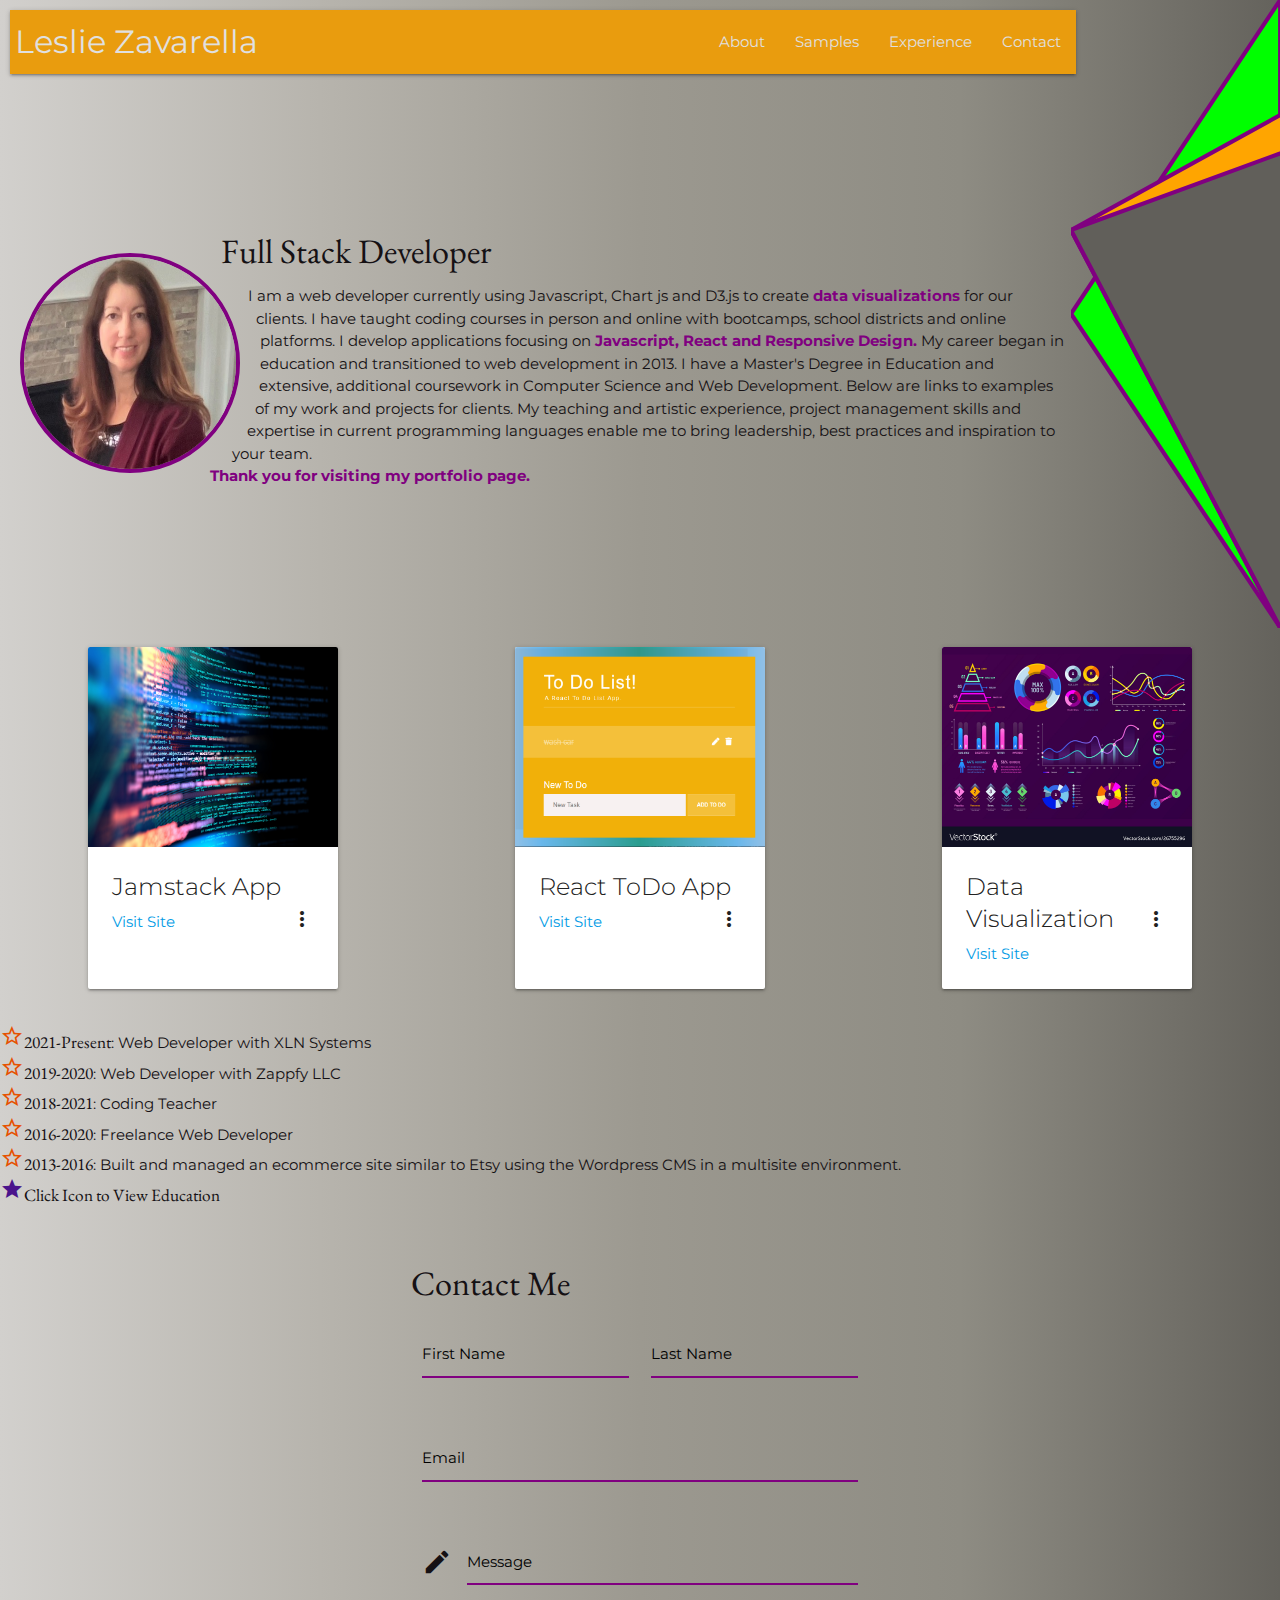
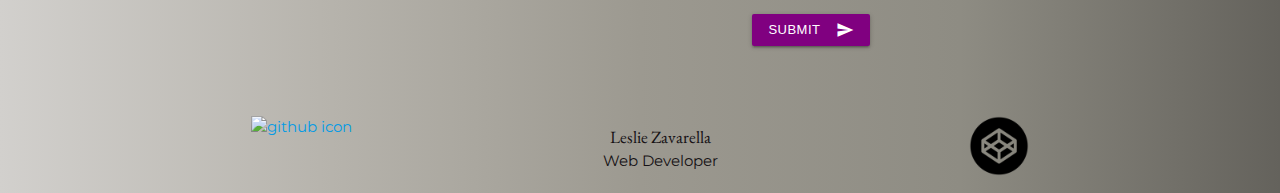
==== commit b3a452e7: "updated dummy text" ====
--- a/index.html
+++ b/index.html
@@ -1,4 +1,4 @@
-<!DOCTYPE html>
+<!-- <!DOCTYPE html>
 <html lang="en">
 
 <head>
@@ -80,7 +80,7 @@
         <div class="row no-gutters">
           <div class="col-md-4">
             <a href="https://practical-meninsky-881e91.netlify.app/"><img src="images/todo.PNG" class="card-img"
-                alt="Calculator" style="border-radius: 50%; height: 150px; width: 150px"></a>
+                alt="To Do App" style="border-radius: 50%; height: 150px; width: 150px"></a>
           </div>
           <div class="col-md-8">
             <div class="card-body">
@@ -274,8 +274,8 @@
         </g>
       </svg>
 
-      <!-- popping bubbles in box h -->
-      <div id="popwrap">
+       popping bubbles in box h -->
+      <!-- <div id="popwrap">
         <div class="pop z1"></div>
         <div class="pop z2"></div>
         <div class="pop z3"></div>
@@ -283,10 +283,10 @@
         <div class="pop z5"></div>
       </div>
 
-    </div>
+    </div> -->
 
     <!-- floating bubbles in box a -->
-    <div id="background-wrap">
+    <!-- <div id="background-wrap">
       <div class="bubble x1"></div>
       <div class="bubble x2"></div>
       <div class="bubble x3"></div>
@@ -314,4 +314,220 @@
 
 </body>
 
+</html> -->
+
+<!DOCTYPE html>
+<html lang="en">
+<head>
+  <meta charset="UTF-8">
+  <meta name="viewport" content="width=device-width, initial-scale=1.0">
+  <title>Responsive Portfolio</title>
+  <link rel="stylesheet" href="https://cdnjs.cloudflare.com/ajax/libs/materialize/1.0.0/css/materialize.min.css">
+  <link href="https://fonts.googleapis.com/icon?family=Material+Icons" rel="stylesheet">
+  <link href="https://fonts.googleapis.com/css2?family=EB+Garamond:wght@500&family=Montserrat&display=swap" rel="stylesheet">
+  <link rel="stylesheet" href="style.css">
+</head>
+<body>
+  <div class="wrapper">
+
+    <div class="box a"> 
+      <nav>
+        <div class="nav-wrapper">
+        <a href="#" class="brand-logo grey-text text-lighten-2" id="name" style=margin-left:5px;>Leslie Zavarella</a>
+        <a href="#" data-target="mobile-demo" class="sidenav-trigger"><i class="material-icons">menu</i></a>
+        <ul class="right hide-on-med-and-down">
+          <li><a href="#about" class="grey-text text-lighten-2">About</a></li>
+          <li><a href="#samples" class="grey-text text-lighten-2">Samples</a></li>
+          <li><a href="#experience" class="grey-text text-lighten-2">Experience</a></li>
+          <li><a href="#contact" class="grey-text text-lighten-2">Contact</a></li>
+        </ul>
+      </div>
+    </nav>
+  
+    <ul class="sidenav" id="mobile-demo">
+      <li><a href="#about" class="sidenav-close">About</a></li>
+      <li><a href="#samples" class="sidenav-close">Samples</a></li>
+      <li><a href="#experience" class="sidenav-close">Experience</a></li>
+      <li><a href="#contact" class="sidenav-close">Contact</a></li>
+    </ul>
+
+  </div>
+
+    <div class="box b">
+      <div id="about">
+        <img src="images/Leslie.jpeg" alt="profile" width="220" height="220"> <h4>Full Stack Developer</h4>
+         <p>I am a web developer currently using Javascript, Chart js and D3.js to create <span
+          style="color: purple; font-weight: bold; "> data
+        visualizations </span> for our clients. I have taught coding courses in person and online with bootcamps, school
+        districts and online platforms. I develop applications focusing on <span
+          style="color: purple; font-weight: bold; ">Javascript, React and Responsive Design.</span> My career began in education and transitioned to web development in 2013. I have a Master's Degree in
+        Education and extensive, additional coursework in Computer Science and Web Development. Below are links to
+        examples of my work and projects for clients. My teaching and artistic experience, project management skills and
+        expertise in current programming languages enable me to bring leadership, best practices and inspiration to your
+        team.<br><span style="color: purple; font-weight: bold; "> Thank you for visiting my portfolio page.</span></p>
+      </div>
+    </div>
+
+    <div class="box c">
+      <svg viewBox="0 0 100 300">
+        <polygon points = "100 0, 0 150, 100 300" style="fill:lime;stroke:purple;stroke-width:2"/>
+        <polygon points = "200 0, 0 110, 100 300" style="fill:orange;stroke:purple;stroke-width:2"/>
+        <polygon points = "300 0, 0 110, 100 300" style="fill:rgb(97, 95, 90);stroke:purple;stroke-width:2"/>
+      </svg>
+    </div>
+
+    <div class="box d" id="samples">
+
+      <div class="card">
+        <div class="card-image waves-effect waves-block waves-light">
+          <img class="activator" src="images/jamstack.jpeg" height="200px">
+        </div>
+        <div class="card-content">
+          <span class="card-title activator grey-text text-darken-4">Jamstack App<i class="material-icons right">more_vert</i></span>
+          <p><a href="https://hardcore-mayer-7938e9.netlify.app">Visit Site</a></p>
+        </div>
+        <div class="card-reveal orange accent-2">
+          <span class="card-title grey-text text-darken-4">About My Code<i class="material-icons right">close</i></span>
+          <p>This sample application uses Netlify Functions and a Fauna Database to create the CRUD Api and Netlify Identity for the signup/login capability.</p>
+          <h6><a href="https://github.com/lazavazav/users" class="codeLink">View The Code</a></h6>
+        </div>
+      </div>
+
+      <div class="card">
+        <div class="card-image waves-effect waves-block waves-light">
+          <img class="activator" src="images/todo.PNG" height="200px">
+        </div>
+        <div class="card-content">
+          <span class="card-title activator grey-text text-darken-4">React ToDo App<i class="material-icons right">more_vert</i></span>
+          <p><a href="https://practical-meninsky-881e91.netlify.app/">Visit Site</a></p>
+        </div>
+        <div class="card-reveal purple accent-1">
+          <span class="card-title grey-text text-darken-4">About My Code<i class="material-icons right">close</i></span>
+          <p>This app has functionality to add, delete and edit user input and persist user data
+                to local storage. It is hosted on Netlify.</p>
+          <h6><a href="https://github.com/lazavazav/to-do" class="codeLink">View The Code</a></h6>
+        </div>
+      </div>
+
+      <div class="card">
+        <div class="card-image waves-effect waves-block waves-light">
+          <img class="activator" src="images/charts.jpeg" height="200px">
+        </div>
+        <div class="card-content">
+          <span class="card-title activator grey-text text-darken-4">Data Visualization<i class="material-icons right">more_vert</i></span>
+          <p><a href="#">Visit Site</a></p>
+        </div>
+        <div class="card-reveal lime accent-2">
+          <span class="card-title grey-text text-darken-4">About My Code<i class="material-icons right">close</i></span>
+          <p>This client needed a dashboard site for data visualization. I used Bootstrap 5, Chart.js, D3.js, and reusable class components.</p>
+          <h6><a href="#" class="codeLink">View The Code</a></h6>
+        </div>
+      </div>
+
+    </div>
+
+    <div class="box e" id="experience">
+     
+<ul>
+  <li class="list">
+    <i class="material-icons orange-text text-darken-4">star_border</i><h6 class="date">2021-Present</h6>: Web Developer with XLN Systems
+  </li>
+  <li class="list">
+    <i class="material-icons orange-text text-darken-4">star_border</i><h6 class="date">2019-2020</h6>: Web Developer with Zappfy LLC
+  </li>
+  <li class="list">
+    <i class="material-icons orange-text text-darken-4">star_border</i><h6 class="date">2018-2021</h6>: Coding Teacher
+  </li>
+  <li class="list">
+    <i class="material-icons orange-text text-darken-4">star_border</i><h6 class="date">2016-2020</h6>: Freelance Web Developer
+  </li>
+  <li class="list">
+    <i class="material-icons orange-text text-darken-4">star_border</i><h6 class="date">2013-2016</h6>: Built and managed an ecommerce site similar to Etsy using the Wordpress CMS in a multisite environment.
+  </li>
+  <li class="list">
+    <i class="material-icons purple-text text-darken-4" id="educ" href="coursesModal">star</i><h6 class="date">Click Icon to View Education</h6>
+  </li> 
+</ul>
+
+<div class="modal" id="coursesModal">
+  <div class="course-content">
+    <span id="closeBtn">&times;</span>
+    <ul class="courseList"><h5>Completed Course Work</h5>
+      <li class="courses">Javascript Algorithms and Data Structures</li>
+            <li class="courses">Advanced Responsive Web Design</li>
+            <li class="courses">CSS Grid and Flexbox for Responsive Design</li>
+            <li class="courses">Design for Developers</li>
+            <li class="courses">Modern Javascript</li>
+            <li class="courses">CSS in-Depth</li>
+            <li class="courses">Intro to React</li>
+            <li class="courses">Full Stack for Front-Ends Part 1 and 2</li>
+            <li class="courses">The Complete Node JS Course</li>
+            <li class="courses">Frontend Master's Course on JavaScript Programming</li>
+            <li class="courses">Frontend Master's Complete Intro to Web Development</li>
+            <li class="courses">Interactivity with Javascript</li>
+            <li class="courses">Frontend Master's Course on Visual Studio Code</li>
+            <li class="courses">Javascript, JQuery and Json</li>
+            <li class="courses">Frontend Foundations</li>
+            <li class="courses">Computing in Python: fundamentals and procedural programming</li>
+            <li class="courses">Building Web Applications in PHP</li>
+            <li class="courses">A Smarter Way to learn Javascript</li>
+    </ul>
+  </div>
+</div>
+
+    <div class="box f" id="contact">
+      <div class="row">
+        <h4>Contact Me</h4>   
+        <form class="col s12" name="contact" method="POST" netlify-honeypot="bot-field" data-netlify="true" action="/success.html">
+          <div class="row">
+            <div class="input-field col s6">
+              <input id="first_name" type="text">
+              <label for="first_name" style=color:black;>First Name</label>
+            </div>
+            <div class="input-field col s6">
+              <input id="last_name" type="text">
+              <label for="last_name" style=color:black;>Last Name</label>
+            </div>
+          </div>
+          <div class="row">
+            <div class="input-field col s12">
+              <input id="email" type="email">
+              <label for="email" style=color:black;>Email</label>
+            </div>
+          </div>
+          <div class="row">
+            <div class="input-field col s12">
+              <i class="material-icons prefix">create</i>
+              <textarea id="icon_prefix2" class="materialize-textarea"></textarea>
+              <label for="icon_prefix2" style=color:black;>Message</label>
+            </div>
+            <div data-netlify-recaptcha="true" class="captcha"></div>
+            <button class="btn-small" type="submit" name="action">Submit
+              <i class="material-icons right">send</i>
+            </button>
+          </div>
+          </div>  
+        </form>
+      </div>
+    </div>
+
+    <div class="box g">
+    
+      <div class="github"><a href="https://github.com/lazavazav">
+          <img src="https://s3-us-west-2.amazonaws.com/s.cdpn.io/1891105/GitHub-Mark-64px.png" height="60px"
+            width="60px" alt="github icon"></a></div>
+
+      <div class="footinfo">
+        <h6>Leslie Zavarella</h6>
+        <p>Web Developer</p>
+      </div>
+
+      <div class="codepen"><a href="https://codepen.io/lazav"> <img src="/images/codepen.jpg" height="60px"
+            width="60px" alt="codepen icon">
+        </a></div>
+
+  </div>
+  <script src="https://cdnjs.cloudflare.com/ajax/libs/materialize/1.0.0/js/materialize.min.js"></script>
+  <script src="index.js"></script>
+</body>
 </html>--- a/style.css
+++ b/style.css
@@ -3,714 +3,255 @@
 html {
   box-sizing: border-box;
   scroll-behavior: smooth;
-  }
-  
-*, *:before, *:after {
+}
+
+*,
+*:before,
+*:after {
   box-sizing: inherit;
-  }
+}
 
 body {
-  background-color: #142B32;
-  font-family: 'Lora', serif;
-  }
-
-
+  background-image: linear-gradient(
+    to right,
+    #d2d0cd,
+    #b7b4ad,
+    #9c9990,
+    #8e8c83,
+    #64625c
+  );
+  width: 100%;
+  /* background-image: linear-gradient(
+    to right,
+    #9c9990,
+    #8e8c83,
+    #807e76,
+    #64625c
+  ); */
+}
 .wrapper {
-	display: grid;
-	grid-template-columns: repeat(12, 1fr);
-	grid-template-rows: repeat(7, auto);   
-  background-image: linear-gradient(#174545, #003333, #174545);	
-	}
+  display: grid;
+  grid-gap: 5px;
+  grid-template-columns: repeat(12, 1fr);
+  grid-template-rows: repeat(6, auto);
+  /* background-image: linear-gradient(
+    to right,
+    #9c9990,
+    #8e8c83,
+    #807e76,
+    #64625c
+  ); */
+  background-image: linear-gradient(
+    to right,
+    #d2d0cd,
+    #b7b4ad,
+    #9c9990,
+    #8e8c83,
+    #64625c
+  );
+  color: #151114;
+  width: 100%;
+  font-family: 'Montserrat', sans-serif;
+}
 
 .box {
-  color: #A5BAB6;
+  /* border: 3px solid black; */
   border-radius: 5px;
-  z-index: 10;
-  }
-
-.nav {
-  margin-top: 80px;
-  display: block;
-  width: 100px;
-  margin-left: 50px;
-}
-.nav-link {
-  color: #A5BAB6;
- }
-
-.nav-link a {
-  color: #174545;
-}
-
-.a {
-  grid-column: 1 / 4;
-  grid-row: 1;
-  z-index: 20;   
-  }
-
-.b {
-  grid-column: 5 / -1 ;
-  grid-row: 1 ;
-  font-size: 100%;  
-  z-index: 40;
-  }
-
-.c {
-  grid-column: 2 / 12 ;
-  grid-row: 2;  
-  }
-
-.c h1 {
-  color: #f9ce4d;
-  font-family: 'Satisfy', cursive;
-  }
-
-.d {
-  display: flex;
-  justify-content: space-around;
-  flex-wrap: wrap;
-  grid-column: 1 / -1;
-  grid-row: 3;  
-  margin: 30px 200px;
-  padding: 10px;
-  }
-
-.e {
-  display: flex;
-  justify-content: center;
-  grid-column: 1 / -1;
-  grid-row: 4;
-  margin: 30px;
-  }
-
-.f {
-  display: flex;
-  flex-wrap: wrap;
-  justify-content: center;
-  grid-column: 1 / -1;
-  grid-row: 5; 
-  padding: 3em;
-  }
-    
-.g {
-  display: flex;
-  justify-content: space-around;
-  grid-column: 1 / -1;
-  grid-row: 6;
-  text-align: center;
-  margin-top: 60px;
-  }
-
-.h {
-  transform: rotate(180deg);
-  grid-column: 9 / 13;
-  grid-row: 7;
-  z-index: 20;   
-  }
-
-  #proPic {
-    border-radius: 50%;
-  }
-
-.card-img {
-  margin-left: -35px;
-}
-
-.card-img:hover {
-  border: 3px solid #008B8B;
-}
-
-.card-title {
-  margin-top: -80px;
-  margin-left: 100px;
-}
-
-.card-text {
-  margin-top: 30px;
-  color:#ccc;
-}
-
-.code {
-  margin-left: 30px;
-  font-family: Trebuchet MS;
-  color: #f9584d;
-}
-
-.code:hover {
-  font-family: Trebuchet MS;
-  color: #A5BAB6;
-  text-transform: uppercase;
-  text-decoration: none;
-}
-
-.hidden {
-  display: none;
-}
-
-.captcha {
-  margin-bottom: 10px; 
-}
-
- 
-/* container for floating bubbles that overlay in box a */
-#background-wrap {
-  grid-column: 1 / 4;
-  grid-row: 1; 
-  bottom: 25%;
-	left: 0;
-  position: absolute;
-	right: 0;
-	top: 0;
-	z-index: 30;
-}
-
-/*popping bubbles that overlay in box h */
-#popwrap {
-  grid-column: 9 / 13;
-  grid-row: 7;
-  margin-top: -50px;
-  height: 150px;
-  width: 200px;
-  z-index: 30;
-}
-
-/* styling for form */
-.margin h3 {
-  padding: 0 0 30px 0;
-  display: block;
-  font-family: Trebuchet MS;
-  color: white;
-  text-transform: uppercase;
-}
-
-
-
-*:focus {
-  outline: none;
-}
-
-.inputGroup {
-  position: relative;
-  margin-bottom: 30px;
-}
-
-.inputGroup label {
-  position: absolute;
-  top: 0;
-  left: 5px;
-  pointer-events: none;
-  transition: all 0.3s ease;
-  font-size: 16px;
-  font-family: Trebuchet MS;
-  color: white;
-  font-weight: 500;
-  text-transform: uppercase;
-}
-
-.inputGroup input,
-.inputGroup textarea {
-  display: block;
-  width: 300px;
-  border: none;
-  border-bottom: 1px solid #757575;
-  left: 25px;
-  padding: 5px;
-  font-family: Trebuchet MS;
-  background: none;
-  color: #ccc;
-}
-
-.inputGroup input:focus ~ label,
-.inputGroup input:valid ~ label,
-.inputGroup textarea:focus ~ label,
-.inputGroup textarea:valid ~ label {
-  top: -20px;
-  transition: all 0.3s ease;
-  font-size: 13px;
-}
-
-.inputGroup input:focus ~ .inputBar:before,
-.inputGroup input:focus ~ .inputBar:after,
-.inputGroup textarea:focus ~ .inputBar:before,
-.inputGroup textarea:focus ~ .inputBar:after {
-  width: 50%;
-}
-
-.inputGroup textarea {
-  height: 100px;
-  width: 300px;
-  overflow: auto;
-  resize: none;
-}
-
-.inputGroup .inputBar {
-  position: relative;
-  display: block;
-  width: 300px;
-}
-
-.inputGroup .inputBar:before,
-.inputGroup .inputBar:after {
-  content: "";
-  display: block;
-  position: absolute;
-  bottom: 0;
-  width: 0;
-  background: white;
-  height: 2px;
-  transition: all 0.2s ease;
-}
-
-.inputGroup .inputBar:after {
-  right: 50%;
-}
-
-.inputGroup .inputBar:before {
-  left: 50%;
-}
-
-button {
-  background-color: white;
-  border: none;
-  padding: 15px 0;
-  margin: 0;
-  width: 300px;
-  color: #3c3c3c;
-  text-transform: uppercase;
-  font-family: Trebuchet MS;
-  font-size: 15px;
-  border-radius: 5px;
-  box-shadow: 0 6px #a1a1a1;
-  position: relative;
-  cursor: pointer;
-}
-
-button:hover {
-  box-shadow: 0 4px #a1a1a1;
-  top: 2px;
-}
-
-button:active {
-  top: 6px;
-  box-shadow: 0 0;
-  }
-  
-
-/* KEYFRAMES for floating bubbles in box a */
-
-@keyframes animateBubble {
-    0% {
-        margin-top: -300px;
-    }
-    30% {
-        margin-top: 20px;
-  }
-      50% {
-        margin-top: 80px;
-      }
-      100% {
-        margin-top: -200px;
-      }
-   }
-
-@keyframes sideWays { 
-    0% { 
-        margin-left:0px;
-    }
-    100% { 
-        margin-left:30px;
-    }
-}
-
-/* Animations for floating bubbles */
-
-.x1 {
-    -webkit-animation: animateBubble 25s linear infinite, sideWays 2s ease-in-out infinite alternate;
-	-moz-animation: animateBubble 25s linear infinite, sideWays 2s ease-in-out infinite alternate;
-	animation: animateBubble 25s linear infinite, sideWays 2s ease-in-out infinite alternate;
-	
-	left: -5%;
-	top: 5%;
-	
-	-webkit-transform: scale(0.1);
-	-moz-transform: scale(0.1);
-	transform: scale(0.1);
-}
-
-.x2 {
-    -webkit-animation: animateBubble 20s linear infinite, sideWays 4s ease-in-out infinite alternate;
-	-moz-animation: animateBubble 20s linear infinite, sideWays 4s ease-in-out infinite alternate;
-	animation: animateBubble 20s linear infinite, sideWays 4s ease-in-out infinite alternate;
-	
-	left: -3%;
-	top: 8%;
-	
-	-webkit-transform: scale(0.2);
-	-moz-transform: scale(0.2);
-	transform: scale(0.2);
-}
-
-.x3 {
-    -webkit-animation: animateBubble 28s linear infinite, sideWays 2s ease-in-out infinite alternate;
-	-moz-animation: animateBubble 28s linear infinite, sideWays 2s ease-in-out infinite alternate;
-	animation: animateBubble 28s linear infinite, sideWays 2s ease-in-out infinite alternate;
-	
-	left: 1%;
-	top: 3%;
-	
-	-webkit-transform: scale(0.3);
-	-moz-transform: scale(0.3);
-	transform: scale(0.3);
-}
-
-.x4 {
-    -webkit-animation: animateBubble 22s linear infinite, sideWays 3s ease-in-out infinite alternate;
-	-moz-animation: animateBubble 22s linear infinite, sideWays 3s ease-in-out infinite alternate;
-	animation: animateBubble 22s linear infinite, sideWays 3s ease-in-out infinite alternate;
-	
-	left: 2%;
-	top: 0;
-	
-	-webkit-transform: scale(0.33);
-	-moz-transform: scale(0.33);
-	transform: scale(0.33);
-}
-
-.x5 {
-    -webkit-animation: animateBubble 29s linear infinite, sideWays 4s ease-in-out infinite alternate;
-	-moz-animation: animateBubble 29s linear infinite, sideWays 4s ease-in-out infinite alternate;
-	animation: animateBubble 29s linear infinite, sideWays 4s ease-in-out infinite alternate;
-	
-	left: 8%;
-	top: 10%;
-	
-	-webkit-transform: scale(0.1);
-	-moz-transform: scale(0.1);
-	transform: scale(0.1);
-}
-
-.x6 {
-    -webkit-animation: animateBubble 21s linear infinite, sideWays 2s ease-in-out infinite alternate;
-	-moz-animation: animateBubble 21s linear infinite, sideWays 2s ease-in-out infinite alternate;
-	animation: animateBubble 21s linear infinite, sideWays 2s ease-in-out infinite alternate;
-	
-	left: 7%;
-	top: 1%;
-	
-	-webkit-transform: scale(0.2);
-	-moz-transform: scale(0.2);
-	transform: scale(0.2);
-}
-
-.x7 {
-    -webkit-animation: animateBubble 20s linear infinite, sideWays 2s ease-in-out infinite alternate;
-	-moz-animation: animateBubble 20s linear infinite, sideWays 2s ease-in-out infinite alternate;
-	animation: animateBubble 20s linear infinite, sideWays 2s ease-in-out infinite alternate;
-	
-	left: 3%;
-	top: 2%;
-	
-	-webkit-transform: scale(0.2);
-	-moz-transform: scale(0.2);
-	transform: scale(0.2);
-}
-
-.x8 {
-    -webkit-animation: animateBubble 22s linear infinite, sideWays 3s ease-in-out infinite alternate;
-	-moz-animation: animateBubble 22s linear infinite, sideWays 3s ease-in-out infinite alternate;
-	animation: animateBubble 22s linear infinite, sideWays 3s ease-in-out infinite alternate;
-	
-	left: 8%;
-	top: 15%;
-	
-	-webkit-transform: scale(0.1);
-	-moz-transform: scale(0.1);
-	transform: scale(0.1);
-}
-
-.x9 {
-    -webkit-animation: animateBubble 29s linear infinite, sideWays 4s ease-in-out infinite alternate;
-	-moz-animation: animateBubble 29s linear infinite, sideWays 4s ease-in-out infinite alternate;
-	animation: animateBubble 29s linear infinite, sideWays 4s ease-in-out infinite alternate;
-	
-	left: -1%;
-	top: 12%;
-	
-	-webkit-transform: scale(0.2);
-	-moz-transform: scale(0.2);
-	transform: scale(0.2);
-}
-
-.x10 {
-    -webkit-animation: animateBubble 26s linear infinite, sideWays 2s ease-in-out infinite alternate;
-	-moz-animation: animateBubble 26s linear infinite, sideWays 2s ease-in-out infinite alternate;
-	animation: animateBubble 26s linear infinite, sideWays 2s ease-in-out infinite alternate;
-	
-	left: -4%;
-	top: 9%;
-  
-	
-	-webkit-transform: scale(0.11);
-	-moz-transform: scale(0.11);
-	transform: scale(0.11);
-}
-
-/* OBJECTS */
-
-.bubble {
-    -webkit-border-radius: 50%;
-	-moz-border-radius: 50%;
-	border-radius: 50%;
-	
-    -webkit-box-shadow: 0 20px 30px rgba(0, 0, 0, 0.2), inset 0px 10px 30px 5px rgba(255, 255, 255, 1);
-	-moz-box-shadow: 0 20px 30px rgba(0, 0, 0, 0.2), inset 0px 10px 30px 5px rgba(255, 255, 255, 1);
-	box-shadow: 0 20px 30px rgba(0, 0, 0, 0.2), inset 0px 10px 30px 5px rgba(255, 255, 255, 1);
-	
-  height: 100px;
-	position: absolute;
-	width: 100px;
-}
-
-.bubble:after {
-    background: -moz-radial-gradient(center, ellipse cover,  rgba(255,255,255,0.5) 0%, rgba(255,255,255,0) 70%); /* FF3.6+ */
-    background: -webkit-gradient(radial, center center, 0px, center center, 100%, color-stop(0%,rgba(255,255,255,0.5)), color-stop(70%,rgba(255,255,255,0))); /* Chrome,Safari4+ */
-    background: -webkit-radial-gradient(center, ellipse cover,  rgba(255,255,255,0.5) 0%,rgba(255,255,255,0) 70%); /* Chrome10+,Safari5.1+ */
-    background: -o-radial-gradient(center, ellipse cover,  rgba(255,255,255,0.5) 0%,rgba(255,255,255,0) 70%); /* Opera 12+ */
-    background: -ms-radial-gradient(center, ellipse cover,  rgba(255,255,255,0.5) 0%,rgba(255,255,255,0) 70%); /* IE10+ */
-    background: radial-gradient(ellipse at center,  rgba(255,255,255,0.5) 0%,rgba(255,255,255,0) 70%); /* W3C */
-    filter: progid:DXImageTransform.Microsoft.gradient( startColorstr='#80ffffff', endColorstr='#00ffffff',GradientType=1 ); /* IE6-9 fallback on horizontal gradient */
-
-	-webkit-border-radius: 50%;
-	-moz-border-radius: 50%;
-	border-radius: 50%;
-	
-    -webkit-box-shadow: inset 0 20px 30px rgba(255, 255, 255, 0.3);
-	-moz-box-shadow: inset 0 20px 30px rgba(255, 255, 255, 0.3);
-	box-shadow: inset 0 20px 30px rgba(255, 255, 255, 0.3);
-	
-	content: "";
-  height: 100px;
-	left: 10px;
-  position: absolute;
-	width: 100px;
-}
-
-
-/* popping bubble animation*/
-@keyframes popbubble {
-  0% { opacity: 1;}
-  50% { transform: translate(10px, 20px);}
-  75% { transform: scale(1.5, 1.5);}
-  80% { opacity: 0;}
-  100% { opacity: 0;}
-}
-/*bubble styling*/
-.pop {
-	border-radius: 50%;
-	box-shadow: 0 20px 30px rgba(0, 0, 0, 0.2), inset 0px 10px 30px 5px rgba(255, 255, 255, 1);  
-}
-
-/*individual bubble sizes and effects*/
-.z1 {  
-  height: 50px;
-	width: 50px;
-  position: absolute;
-  top: 140px;
-  left: 100px;
-  animation-name: popbubble;
-  animation-duration: 4s;
-  animation-iteration-count: infinite;
-  animation-timing-function: linear;
-  animation-fill-mode: forwards;
-}
-
-.z2 {
-  height: 60px;
-  width: 60px;
-  position: absolute;
-	left: 30px;
-  top: 60px;
-  animation: popbubble 3s infinite linear forwards;
-}
-
-.z3 {
-  height: 20px;
-	width: 20px;
-  position: absolute;
-  left: 150px;
-  top: 40px;
-  animation: popbubble 5s infinite linear forwards;
-}
-
-.z4 {
-  height: 30px;
-  width: 30px;
-  position: absolute;
-	left: 35px;
-  top: 120px;
-  animation: popbubble 2s infinite linear forwards;
-}
-
-.z5 {
-  height: 44px;
-  width: 44px;
-  position: absolute;
-	left: 140px;
-  top: 105px;
-  animation: popbubble 6s infinite linear forwards;
-}
-/*bubbles on success page*/
-.z6 { 
-  display: none; 
-  height: 220px;
-	width: 220px;
-  position: absolute;
-  top: 60px;
-  left: 300px;
-  animation-name: popbubble;
-  animation-duration: 3s;
-  animation-iteration-count: 1s;
-  animation-timing-function: linear;
-  animation-fill-mode: forwards;
-}
-
-.z7 {  
-  display: none;
-  height: 260px;
-	width: 260px;
-  position: absolute;
-  top: 65px;
-  left: 520px;
-  animation-name: popbubble;
-  animation-duration: 3s;
-  animation-iteration-count: 1s;
-  animation-timing-function: linear;
-  animation-fill-mode: forwards;
-}
-
-.z8 {  
-  display: none;
-  height: 300px;
-	width: 300px;
-  position: absolute;
-  top: 70px;
-  left: 400px;
-  animation-name: popbubble;
-  animation-duration: 4s;
-  animation-iteration-count: 1s;
-  animation-timing-function: linear;
-  animation-fill-mode: forwards;
-}
-/*success message inside bubbles*/
-.message {
-  color: white;
-  text-align: center;
-  padding: 25%;
-}
-
-.successBtn {
-  display: none;
+}
+
+nav {
+  background-color: rgb(233, 156, 14);
   margin-top: 10px;
-  text-align: center;
-}
-
-.wrap {
-  width: 100%;
-  height: 100%;
-  background-color: #448a8a;
-	}
-
-.modal {
-  display: none;
-  left: 0;
-  top: 0;
-  width: 100%;
-  height: 100%;
-  background-color: rgba(0,0,0,0.5);
-}
-
-/*styling for modal*/
-
-.course-content {
-  position: relative;
-  z-index: 50;
-  background-color: #174545;
-  margin: 10px auto 10px auto;
-  padding: 10px;
-  width: 60%;
-  box-shadow: 5px 10px #003333;
-  color: #e8f2ea;
-  font-size: 15px;
-
-}
-
-
-.closeBtn {
-  color: #A5BAB6;
-  float: right;
-  font-size: 30px;
-  padding-top: 40px;
-}
-
-.closeBtn:hover,.closeBtn:focus { /*on focus, cursor changes to a pointer*/
-  color: #000;
-  text-decoration: none;
-  cursor: pointer;
-}
-
-#educ:hover,#educ:focus {
-  color: #000;
-  text-decoration: none;
-  cursor: pointer;
-}
-
-
- /* Medium devices (tablets, 768px and up) */
-@media (min-width: 768px) { 
-
- 
-
-#proPic {
+  margin-left: 10px;
+}
+
+#about img {
   float: left;
   border-radius: 50%;
   shape-outside: circle(50%);
-  margin: 30px;
-}
-
-.nav {
-  display: inline-flex;
-  margin-top: 80px;
+  margin: 20px;
+  border: 4px solid purple;
+}
+
+.text {
+  font-weight: bold;
+  color: purple;
+}
+
+h1,
+h2,
+h3,
+h4,
+h5,
+h6 {
+  font-family: 'EB Garamond', serif;
+}
+
+.card {
+  width: 250px;
+}
+
+.codeLink {
+  color: #151114;
+}
+
+.date {
+  display: inline;
+}
+
+.a {
+  grid-column: 1 / 11;
+  grid-row: 1;
+}
+.b {
+  grid-column: 1 / 11;
+  grid-row: 2;
+}
+.c {
+  grid-column: 11 / -1;
+  grid-row: 1 / 3;
+}
+
+.d {
+  display: flex;
+  flex-wrap: wrap;
+  justify-content: space-around;
+  grid-column: 1 / -1;
+  grid-row: 3;
+}
+
+.e {
+  grid-column: 1 / -1;
+  grid-row: 4;
+}
+
+.f {
+  display: flex;
+  justify-content: center;
+  grid-column: 1 / -1;
+  grid-row: 5;
+  padding: 20px;
+}
+
+.g {
+  display: flex;
+  justify-content: space-evenly;
+  grid-column: 1 / -1;
+  grid-row: 6;
+  margin-bottom: 10px;
+}
+
+.footinfo {
+  text-align: center;
+  line-height: 0cm;
+}
+
+.modal {
+  position: fixed;
+  top: 0;
+  left: 0;
   width: 100%;
-}
-
-.card-body {
-  height: 200px;
-  width: 200px;
-  margin-top: 40px;
-  
-}
-
-.card-title {
-  margin-top: 10px;
-  margin-left: 0px;
-}
-
-.card-text {
-  margin-top: -10px;
-}
-
-.code {
-  margin-left: 0px;
-}
-
- }
-
-
-
-
-
-
-
- 
-
-
+  min-height: 100%;
+  background-color: rgba(0, 0, 0, 0.5);
+  z-index: 2;
+}
+
+.course-content {
+  background-color: #64625c;
+  margin: 30px auto 30px auto;
+  padding: 20px;
+  width: 50%;
+  box-shadow: 5px 10px #41403d;
+  color: #e8f2ea;
+  font-size: 15px;
+}
+
+#closeBtn {
+  color: #e8f2ea;
+  float: right;
+  font-size: 30px;
+}
+
+#educ:hover {
+  background-color: orangered;
+  cursor: pointer;
+}
+
+#closeBtn:hover {
+  color: lime;
+  cursor: pointer;
+}
+
+/* icon prefix focus color */
+.input-field .prefix.active {
+  color: lime;
+}
+
+/* Inactive/Active Default input field color */
+.input-field input[type]:not([readonly]),
+.input-field input[type]:focus:not([readonly]),
+.input-field textarea:not([readonly]),
+.input-field textarea:focus:not([readonly]) {
+  border-bottom: 1px solid purple;
+  box-shadow: 0 1px 0 0 purple;
+}
+
+.btn-small {
+  background-color: purple;
+  float: right;
+}
+
+.btn-small:hover {
+  background-color: lime;
+}
+
+@media (max-width: 620px) {
+  #name {
+    font-size: 15px;
+  }
+
+  body {
+    background-image: linear-gradient(
+      to right,
+      #d2d0cd,
+      #b7b4ad,
+      #9c9990,
+      #8e8c83,
+      #64625c
+    );
+  }
+
+  .wrapper {
+    display: grid;
+    grid-gap: 5px;
+    grid-template-columns: repeat(12, 1fr);
+    grid-template-rows: repeat(6, auto);
+    background-image: linear-gradient(#9c9990, #8e8c83, #807e76, #64625c);
+    color: #151114;
+    width: 100%;
+    margin-left: 20px;
+    font-family: 'Montserrat', sans-serif;
+  }
+
+  h1,
+  h2,
+  h3,
+  h4,
+  h5,
+  h6 {
+    font-family: 'Montserrat', sans-serif;
+  }
+
+  svg {
+    display: none;
+  }
+
+  h4 {
+    font-size: 25px;
+  }
+
+  #about img {
+    border-radius: 50%;
+    padding: 30px;
+  }
+}
--- a/style.css
+++ b/style.css
@@ -3,714 +3,255 @@
 html {
   box-sizing: border-box;
   scroll-behavior: smooth;
-  }
-  
-*, *:before, *:after {
+}
+
+*,
+*:before,
+*:after {
   box-sizing: inherit;
-  }
+}
 
 body {
-  background-color: #142B32;
-  font-family: 'Lora', serif;
-  }
-
-
+  background-image: linear-gradient(
+    to right,
+    #d2d0cd,
+    #b7b4ad,
+    #9c9990,
+    #8e8c83,
+    #64625c
+  );
+  width: 100%;
+  /* background-image: linear-gradient(
+    to right,
+    #9c9990,
+    #8e8c83,
+    #807e76,
+    #64625c
+  ); */
+}
 .wrapper {
-	display: grid;
-	grid-template-columns: repeat(12, 1fr);
-	grid-template-rows: repeat(7, auto);   
-  background-image: linear-gradient(#174545, #003333, #174545);	
-	}
+  display: grid;
+  grid-gap: 5px;
+  grid-template-columns: repeat(12, 1fr);
+  grid-template-rows: repeat(6, auto);
+  /* background-image: linear-gradient(
+    to right,
+    #9c9990,
+    #8e8c83,
+    #807e76,
+    #64625c
+  ); */
+  background-image: linear-gradient(
+    to right,
+    #d2d0cd,
+    #b7b4ad,
+    #9c9990,
+    #8e8c83,
+    #64625c
+  );
+  color: #151114;
+  width: 100%;
+  font-family: 'Montserrat', sans-serif;
+}
 
 .box {
-  color: #A5BAB6;
+  /* border: 3px solid black; */
   border-radius: 5px;
-  z-index: 10;
-  }
-
-.nav {
-  margin-top: 80px;
-  display: block;
-  width: 100px;
-  margin-left: 50px;
-}
-.nav-link {
-  color: #A5BAB6;
- }
-
-.nav-link a {
-  color: #174545;
-}
-
-.a {
-  grid-column: 1 / 4;
-  grid-row: 1;
-  z-index: 20;   
-  }
-
-.b {
-  grid-column: 5 / -1 ;
-  grid-row: 1 ;
-  font-size: 100%;  
-  z-index: 40;
-  }
-
-.c {
-  grid-column: 2 / 12 ;
-  grid-row: 2;  
-  }
-
-.c h1 {
-  color: #f9ce4d;
-  font-family: 'Satisfy', cursive;
-  }
-
-.d {
-  display: flex;
-  justify-content: space-around;
-  flex-wrap: wrap;
-  grid-column: 1 / -1;
-  grid-row: 3;  
-  margin: 30px 200px;
-  padding: 10px;
-  }
-
-.e {
-  display: flex;
-  justify-content: center;
-  grid-column: 1 / -1;
-  grid-row: 4;
-  margin: 30px;
-  }
-
-.f {
-  display: flex;
-  flex-wrap: wrap;
-  justify-content: center;
-  grid-column: 1 / -1;
-  grid-row: 5; 
-  padding: 3em;
-  }
-    
-.g {
-  display: flex;
-  justify-content: space-around;
-  grid-column: 1 / -1;
-  grid-row: 6;
-  text-align: center;
-  margin-top: 60px;
-  }
-
-.h {
-  transform: rotate(180deg);
-  grid-column: 9 / 13;
-  grid-row: 7;
-  z-index: 20;   
-  }
-
-  #proPic {
-    border-radius: 50%;
-  }
-
-.card-img {
-  margin-left: -35px;
-}
-
-.card-img:hover {
-  border: 3px solid #008B8B;
-}
-
-.card-title {
-  margin-top: -80px;
-  margin-left: 100px;
-}
-
-.card-text {
-  margin-top: 30px;
-  color:#ccc;
-}
-
-.code {
-  margin-left: 30px;
-  font-family: Trebuchet MS;
-  color: #f9584d;
-}
-
-.code:hover {
-  font-family: Trebuchet MS;
-  color: #A5BAB6;
-  text-transform: uppercase;
-  text-decoration: none;
-}
-
-.hidden {
-  display: none;
-}
-
-.captcha {
-  margin-bottom: 10px; 
-}
-
- 
-/* container for floating bubbles that overlay in box a */
-#background-wrap {
-  grid-column: 1 / 4;
-  grid-row: 1; 
-  bottom: 25%;
-	left: 0;
-  position: absolute;
-	right: 0;
-	top: 0;
-	z-index: 30;
-}
-
-/*popping bubbles that overlay in box h */
-#popwrap {
-  grid-column: 9 / 13;
-  grid-row: 7;
-  margin-top: -50px;
-  height: 150px;
-  width: 200px;
-  z-index: 30;
-}
-
-/* styling for form */
-.margin h3 {
-  padding: 0 0 30px 0;
-  display: block;
-  font-family: Trebuchet MS;
-  color: white;
-  text-transform: uppercase;
-}
-
-
-
-*:focus {
-  outline: none;
-}
-
-.inputGroup {
-  position: relative;
-  margin-bottom: 30px;
-}
-
-.inputGroup label {
-  position: absolute;
-  top: 0;
-  left: 5px;
-  pointer-events: none;
-  transition: all 0.3s ease;
-  font-size: 16px;
-  font-family: Trebuchet MS;
-  color: white;
-  font-weight: 500;
-  text-transform: uppercase;
-}
-
-.inputGroup input,
-.inputGroup textarea {
-  display: block;
-  width: 300px;
-  border: none;
-  border-bottom: 1px solid #757575;
-  left: 25px;
-  padding: 5px;
-  font-family: Trebuchet MS;
-  background: none;
-  color: #ccc;
-}
-
-.inputGroup input:focus ~ label,
-.inputGroup input:valid ~ label,
-.inputGroup textarea:focus ~ label,
-.inputGroup textarea:valid ~ label {
-  top: -20px;
-  transition: all 0.3s ease;
-  font-size: 13px;
-}
-
-.inputGroup input:focus ~ .inputBar:before,
-.inputGroup input:focus ~ .inputBar:after,
-.inputGroup textarea:focus ~ .inputBar:before,
-.inputGroup textarea:focus ~ .inputBar:after {
-  width: 50%;
-}
-
-.inputGroup textarea {
-  height: 100px;
-  width: 300px;
-  overflow: auto;
-  resize: none;
-}
-
-.inputGroup .inputBar {
-  position: relative;
-  display: block;
-  width: 300px;
-}
-
-.inputGroup .inputBar:before,
-.inputGroup .inputBar:after {
-  content: "";
-  display: block;
-  position: absolute;
-  bottom: 0;
-  width: 0;
-  background: white;
-  height: 2px;
-  transition: all 0.2s ease;
-}
-
-.inputGroup .inputBar:after {
-  right: 50%;
-}
-
-.inputGroup .inputBar:before {
-  left: 50%;
-}
-
-button {
-  background-color: white;
-  border: none;
-  padding: 15px 0;
-  margin: 0;
-  width: 300px;
-  color: #3c3c3c;
-  text-transform: uppercase;
-  font-family: Trebuchet MS;
-  font-size: 15px;
-  border-radius: 5px;
-  box-shadow: 0 6px #a1a1a1;
-  position: relative;
-  cursor: pointer;
-}
-
-button:hover {
-  box-shadow: 0 4px #a1a1a1;
-  top: 2px;
-}
-
-button:active {
-  top: 6px;
-  box-shadow: 0 0;
-  }
-  
-
-/* KEYFRAMES for floating bubbles in box a */
-
-@keyframes animateBubble {
-    0% {
-        margin-top: -300px;
-    }
-    30% {
-        margin-top: 20px;
-  }
-      50% {
-        margin-top: 80px;
-      }
-      100% {
-        margin-top: -200px;
-      }
-   }
-
-@keyframes sideWays { 
-    0% { 
-        margin-left:0px;
-    }
-    100% { 
-        margin-left:30px;
-    }
-}
-
-/* Animations for floating bubbles */
-
-.x1 {
-    -webkit-animation: animateBubble 25s linear infinite, sideWays 2s ease-in-out infinite alternate;
-	-moz-animation: animateBubble 25s linear infinite, sideWays 2s ease-in-out infinite alternate;
-	animation: animateBubble 25s linear infinite, sideWays 2s ease-in-out infinite alternate;
-	
-	left: -5%;
-	top: 5%;
-	
-	-webkit-transform: scale(0.1);
-	-moz-transform: scale(0.1);
-	transform: scale(0.1);
-}
-
-.x2 {
-    -webkit-animation: animateBubble 20s linear infinite, sideWays 4s ease-in-out infinite alternate;
-	-moz-animation: animateBubble 20s linear infinite, sideWays 4s ease-in-out infinite alternate;
-	animation: animateBubble 20s linear infinite, sideWays 4s ease-in-out infinite alternate;
-	
-	left: -3%;
-	top: 8%;
-	
-	-webkit-transform: scale(0.2);
-	-moz-transform: scale(0.2);
-	transform: scale(0.2);
-}
-
-.x3 {
-    -webkit-animation: animateBubble 28s linear infinite, sideWays 2s ease-in-out infinite alternate;
-	-moz-animation: animateBubble 28s linear infinite, sideWays 2s ease-in-out infinite alternate;
-	animation: animateBubble 28s linear infinite, sideWays 2s ease-in-out infinite alternate;
-	
-	left: 1%;
-	top: 3%;
-	
-	-webkit-transform: scale(0.3);
-	-moz-transform: scale(0.3);
-	transform: scale(0.3);
-}
-
-.x4 {
-    -webkit-animation: animateBubble 22s linear infinite, sideWays 3s ease-in-out infinite alternate;
-	-moz-animation: animateBubble 22s linear infinite, sideWays 3s ease-in-out infinite alternate;
-	animation: animateBubble 22s linear infinite, sideWays 3s ease-in-out infinite alternate;
-	
-	left: 2%;
-	top: 0;
-	
-	-webkit-transform: scale(0.33);
-	-moz-transform: scale(0.33);
-	transform: scale(0.33);
-}
-
-.x5 {
-    -webkit-animation: animateBubble 29s linear infinite, sideWays 4s ease-in-out infinite alternate;
-	-moz-animation: animateBubble 29s linear infinite, sideWays 4s ease-in-out infinite alternate;
-	animation: animateBubble 29s linear infinite, sideWays 4s ease-in-out infinite alternate;
-	
-	left: 8%;
-	top: 10%;
-	
-	-webkit-transform: scale(0.1);
-	-moz-transform: scale(0.1);
-	transform: scale(0.1);
-}
-
-.x6 {
-    -webkit-animation: animateBubble 21s linear infinite, sideWays 2s ease-in-out infinite alternate;
-	-moz-animation: animateBubble 21s linear infinite, sideWays 2s ease-in-out infinite alternate;
-	animation: animateBubble 21s linear infinite, sideWays 2s ease-in-out infinite alternate;
-	
-	left: 7%;
-	top: 1%;
-	
-	-webkit-transform: scale(0.2);
-	-moz-transform: scale(0.2);
-	transform: scale(0.2);
-}
-
-.x7 {
-    -webkit-animation: animateBubble 20s linear infinite, sideWays 2s ease-in-out infinite alternate;
-	-moz-animation: animateBubble 20s linear infinite, sideWays 2s ease-in-out infinite alternate;
-	animation: animateBubble 20s linear infinite, sideWays 2s ease-in-out infinite alternate;
-	
-	left: 3%;
-	top: 2%;
-	
-	-webkit-transform: scale(0.2);
-	-moz-transform: scale(0.2);
-	transform: scale(0.2);
-}
-
-.x8 {
-    -webkit-animation: animateBubble 22s linear infinite, sideWays 3s ease-in-out infinite alternate;
-	-moz-animation: animateBubble 22s linear infinite, sideWays 3s ease-in-out infinite alternate;
-	animation: animateBubble 22s linear infinite, sideWays 3s ease-in-out infinite alternate;
-	
-	left: 8%;
-	top: 15%;
-	
-	-webkit-transform: scale(0.1);
-	-moz-transform: scale(0.1);
-	transform: scale(0.1);
-}
-
-.x9 {
-    -webkit-animation: animateBubble 29s linear infinite, sideWays 4s ease-in-out infinite alternate;
-	-moz-animation: animateBubble 29s linear infinite, sideWays 4s ease-in-out infinite alternate;
-	animation: animateBubble 29s linear infinite, sideWays 4s ease-in-out infinite alternate;
-	
-	left: -1%;
-	top: 12%;
-	
-	-webkit-transform: scale(0.2);
-	-moz-transform: scale(0.2);
-	transform: scale(0.2);
-}
-
-.x10 {
-    -webkit-animation: animateBubble 26s linear infinite, sideWays 2s ease-in-out infinite alternate;
-	-moz-animation: animateBubble 26s linear infinite, sideWays 2s ease-in-out infinite alternate;
-	animation: animateBubble 26s linear infinite, sideWays 2s ease-in-out infinite alternate;
-	
-	left: -4%;
-	top: 9%;
-  
-	
-	-webkit-transform: scale(0.11);
-	-moz-transform: scale(0.11);
-	transform: scale(0.11);
-}
-
-/* OBJECTS */
-
-.bubble {
-    -webkit-border-radius: 50%;
-	-moz-border-radius: 50%;
-	border-radius: 50%;
-	
-    -webkit-box-shadow: 0 20px 30px rgba(0, 0, 0, 0.2), inset 0px 10px 30px 5px rgba(255, 255, 255, 1);
-	-moz-box-shadow: 0 20px 30px rgba(0, 0, 0, 0.2), inset 0px 10px 30px 5px rgba(255, 255, 255, 1);
-	box-shadow: 0 20px 30px rgba(0, 0, 0, 0.2), inset 0px 10px 30px 5px rgba(255, 255, 255, 1);
-	
-  height: 100px;
-	position: absolute;
-	width: 100px;
-}
-
-.bubble:after {
-    background: -moz-radial-gradient(center, ellipse cover,  rgba(255,255,255,0.5) 0%, rgba(255,255,255,0) 70%); /* FF3.6+ */
-    background: -webkit-gradient(radial, center center, 0px, center center, 100%, color-stop(0%,rgba(255,255,255,0.5)), color-stop(70%,rgba(255,255,255,0))); /* Chrome,Safari4+ */
-    background: -webkit-radial-gradient(center, ellipse cover,  rgba(255,255,255,0.5) 0%,rgba(255,255,255,0) 70%); /* Chrome10+,Safari5.1+ */
-    background: -o-radial-gradient(center, ellipse cover,  rgba(255,255,255,0.5) 0%,rgba(255,255,255,0) 70%); /* Opera 12+ */
-    background: -ms-radial-gradient(center, ellipse cover,  rgba(255,255,255,0.5) 0%,rgba(255,255,255,0) 70%); /* IE10+ */
-    background: radial-gradient(ellipse at center,  rgba(255,255,255,0.5) 0%,rgba(255,255,255,0) 70%); /* W3C */
-    filter: progid:DXImageTransform.Microsoft.gradient( startColorstr='#80ffffff', endColorstr='#00ffffff',GradientType=1 ); /* IE6-9 fallback on horizontal gradient */
-
-	-webkit-border-radius: 50%;
-	-moz-border-radius: 50%;
-	border-radius: 50%;
-	
-    -webkit-box-shadow: inset 0 20px 30px rgba(255, 255, 255, 0.3);
-	-moz-box-shadow: inset 0 20px 30px rgba(255, 255, 255, 0.3);
-	box-shadow: inset 0 20px 30px rgba(255, 255, 255, 0.3);
-	
-	content: "";
-  height: 100px;
-	left: 10px;
-  position: absolute;
-	width: 100px;
-}
-
-
-/* popping bubble animation*/
-@keyframes popbubble {
-  0% { opacity: 1;}
-  50% { transform: translate(10px, 20px);}
-  75% { transform: scale(1.5, 1.5);}
-  80% { opacity: 0;}
-  100% { opacity: 0;}
-}
-/*bubble styling*/
-.pop {
-	border-radius: 50%;
-	box-shadow: 0 20px 30px rgba(0, 0, 0, 0.2), inset 0px 10px 30px 5px rgba(255, 255, 255, 1);  
-}
-
-/*individual bubble sizes and effects*/
-.z1 {  
-  height: 50px;
-	width: 50px;
-  position: absolute;
-  top: 140px;
-  left: 100px;
-  animation-name: popbubble;
-  animation-duration: 4s;
-  animation-iteration-count: infinite;
-  animation-timing-function: linear;
-  animation-fill-mode: forwards;
-}
-
-.z2 {
-  height: 60px;
-  width: 60px;
-  position: absolute;
-	left: 30px;
-  top: 60px;
-  animation: popbubble 3s infinite linear forwards;
-}
-
-.z3 {
-  height: 20px;
-	width: 20px;
-  position: absolute;
-  left: 150px;
-  top: 40px;
-  animation: popbubble 5s infinite linear forwards;
-}
-
-.z4 {
-  height: 30px;
-  width: 30px;
-  position: absolute;
-	left: 35px;
-  top: 120px;
-  animation: popbubble 2s infinite linear forwards;
-}
-
-.z5 {
-  height: 44px;
-  width: 44px;
-  position: absolute;
-	left: 140px;
-  top: 105px;
-  animation: popbubble 6s infinite linear forwards;
-}
-/*bubbles on success page*/
-.z6 { 
-  display: none; 
-  height: 220px;
-	width: 220px;
-  position: absolute;
-  top: 60px;
-  left: 300px;
-  animation-name: popbubble;
-  animation-duration: 3s;
-  animation-iteration-count: 1s;
-  animation-timing-function: linear;
-  animation-fill-mode: forwards;
-}
-
-.z7 {  
-  display: none;
-  height: 260px;
-	width: 260px;
-  position: absolute;
-  top: 65px;
-  left: 520px;
-  animation-name: popbubble;
-  animation-duration: 3s;
-  animation-iteration-count: 1s;
-  animation-timing-function: linear;
-  animation-fill-mode: forwards;
-}
-
-.z8 {  
-  display: none;
-  height: 300px;
-	width: 300px;
-  position: absolute;
-  top: 70px;
-  left: 400px;
-  animation-name: popbubble;
-  animation-duration: 4s;
-  animation-iteration-count: 1s;
-  animation-timing-function: linear;
-  animation-fill-mode: forwards;
-}
-/*success message inside bubbles*/
-.message {
-  color: white;
-  text-align: center;
-  padding: 25%;
-}
-
-.successBtn {
-  display: none;
+}
+
+nav {
+  background-color: rgb(233, 156, 14);
   margin-top: 10px;
-  text-align: center;
-}
-
-.wrap {
-  width: 100%;
-  height: 100%;
-  background-color: #448a8a;
-	}
-
-.modal {
-  display: none;
-  left: 0;
-  top: 0;
-  width: 100%;
-  height: 100%;
-  background-color: rgba(0,0,0,0.5);
-}
-
-/*styling for modal*/
-
-.course-content {
-  position: relative;
-  z-index: 50;
-  background-color: #174545;
-  margin: 10px auto 10px auto;
-  padding: 10px;
-  width: 60%;
-  box-shadow: 5px 10px #003333;
-  color: #e8f2ea;
-  font-size: 15px;
-
-}
-
-
-.closeBtn {
-  color: #A5BAB6;
-  float: right;
-  font-size: 30px;
-  padding-top: 40px;
-}
-
-.closeBtn:hover,.closeBtn:focus { /*on focus, cursor changes to a pointer*/
-  color: #000;
-  text-decoration: none;
-  cursor: pointer;
-}
-
-#educ:hover,#educ:focus {
-  color: #000;
-  text-decoration: none;
-  cursor: pointer;
-}
-
-
- /* Medium devices (tablets, 768px and up) */
-@media (min-width: 768px) { 
-
- 
-
-#proPic {
+  margin-left: 10px;
+}
+
+#about img {
   float: left;
   border-radius: 50%;
   shape-outside: circle(50%);
-  margin: 30px;
-}
-
-.nav {
-  display: inline-flex;
-  margin-top: 80px;
+  margin: 20px;
+  border: 4px solid purple;
+}
+
+.text {
+  font-weight: bold;
+  color: purple;
+}
+
+h1,
+h2,
+h3,
+h4,
+h5,
+h6 {
+  font-family: 'EB Garamond', serif;
+}
+
+.card {
+  width: 250px;
+}
+
+.codeLink {
+  color: #151114;
+}
+
+.date {
+  display: inline;
+}
+
+.a {
+  grid-column: 1 / 11;
+  grid-row: 1;
+}
+.b {
+  grid-column: 1 / 11;
+  grid-row: 2;
+}
+.c {
+  grid-column: 11 / -1;
+  grid-row: 1 / 3;
+}
+
+.d {
+  display: flex;
+  flex-wrap: wrap;
+  justify-content: space-around;
+  grid-column: 1 / -1;
+  grid-row: 3;
+}
+
+.e {
+  grid-column: 1 / -1;
+  grid-row: 4;
+}
+
+.f {
+  display: flex;
+  justify-content: center;
+  grid-column: 1 / -1;
+  grid-row: 5;
+  padding: 20px;
+}
+
+.g {
+  display: flex;
+  justify-content: space-evenly;
+  grid-column: 1 / -1;
+  grid-row: 6;
+  margin-bottom: 10px;
+}
+
+.footinfo {
+  text-align: center;
+  line-height: 0cm;
+}
+
+.modal {
+  position: fixed;
+  top: 0;
+  left: 0;
   width: 100%;
-}
-
-.card-body {
-  height: 200px;
-  width: 200px;
-  margin-top: 40px;
-  
-}
-
-.card-title {
-  margin-top: 10px;
-  margin-left: 0px;
-}
-
-.card-text {
-  margin-top: -10px;
-}
-
-.code {
-  margin-left: 0px;
-}
-
- }
-
-
-
-
-
-
-
- 
-
-
+  min-height: 100%;
+  background-color: rgba(0, 0, 0, 0.5);
+  z-index: 2;
+}
+
+.course-content {
+  background-color: #64625c;
+  margin: 30px auto 30px auto;
+  padding: 20px;
+  width: 50%;
+  box-shadow: 5px 10px #41403d;
+  color: #e8f2ea;
+  font-size: 15px;
+}
+
+#closeBtn {
+  color: #e8f2ea;
+  float: right;
+  font-size: 30px;
+}
+
+#educ:hover {
+  background-color: orangered;
+  cursor: pointer;
+}
+
+#closeBtn:hover {
+  color: lime;
+  cursor: pointer;
+}
+
+/* icon prefix focus color */
+.input-field .prefix.active {
+  color: lime;
+}
+
+/* Inactive/Active Default input field color */
+.input-field input[type]:not([readonly]),
+.input-field input[type]:focus:not([readonly]),
+.input-field textarea:not([readonly]),
+.input-field textarea:focus:not([readonly]) {
+  border-bottom: 1px solid purple;
+  box-shadow: 0 1px 0 0 purple;
+}
+
+.btn-small {
+  background-color: purple;
+  float: right;
+}
+
+.btn-small:hover {
+  background-color: lime;
+}
+
+@media (max-width: 620px) {
+  #name {
+    font-size: 15px;
+  }
+
+  body {
+    background-image: linear-gradient(
+      to right,
+      #d2d0cd,
+      #b7b4ad,
+      #9c9990,
+      #8e8c83,
+      #64625c
+    );
+  }
+
+  .wrapper {
+    display: grid;
+    grid-gap: 5px;
+    grid-template-columns: repeat(12, 1fr);
+    grid-template-rows: repeat(6, auto);
+    background-image: linear-gradient(#9c9990, #8e8c83, #807e76, #64625c);
+    color: #151114;
+    width: 100%;
+    margin-left: 20px;
+    font-family: 'Montserrat', sans-serif;
+  }
+
+  h1,
+  h2,
+  h3,
+  h4,
+  h5,
+  h6 {
+    font-family: 'Montserrat', sans-serif;
+  }
+
+  svg {
+    display: none;
+  }
+
+  h4 {
+    font-size: 25px;
+  }
+
+  #about img {
+    border-radius: 50%;
+    padding: 30px;
+  }
+}
